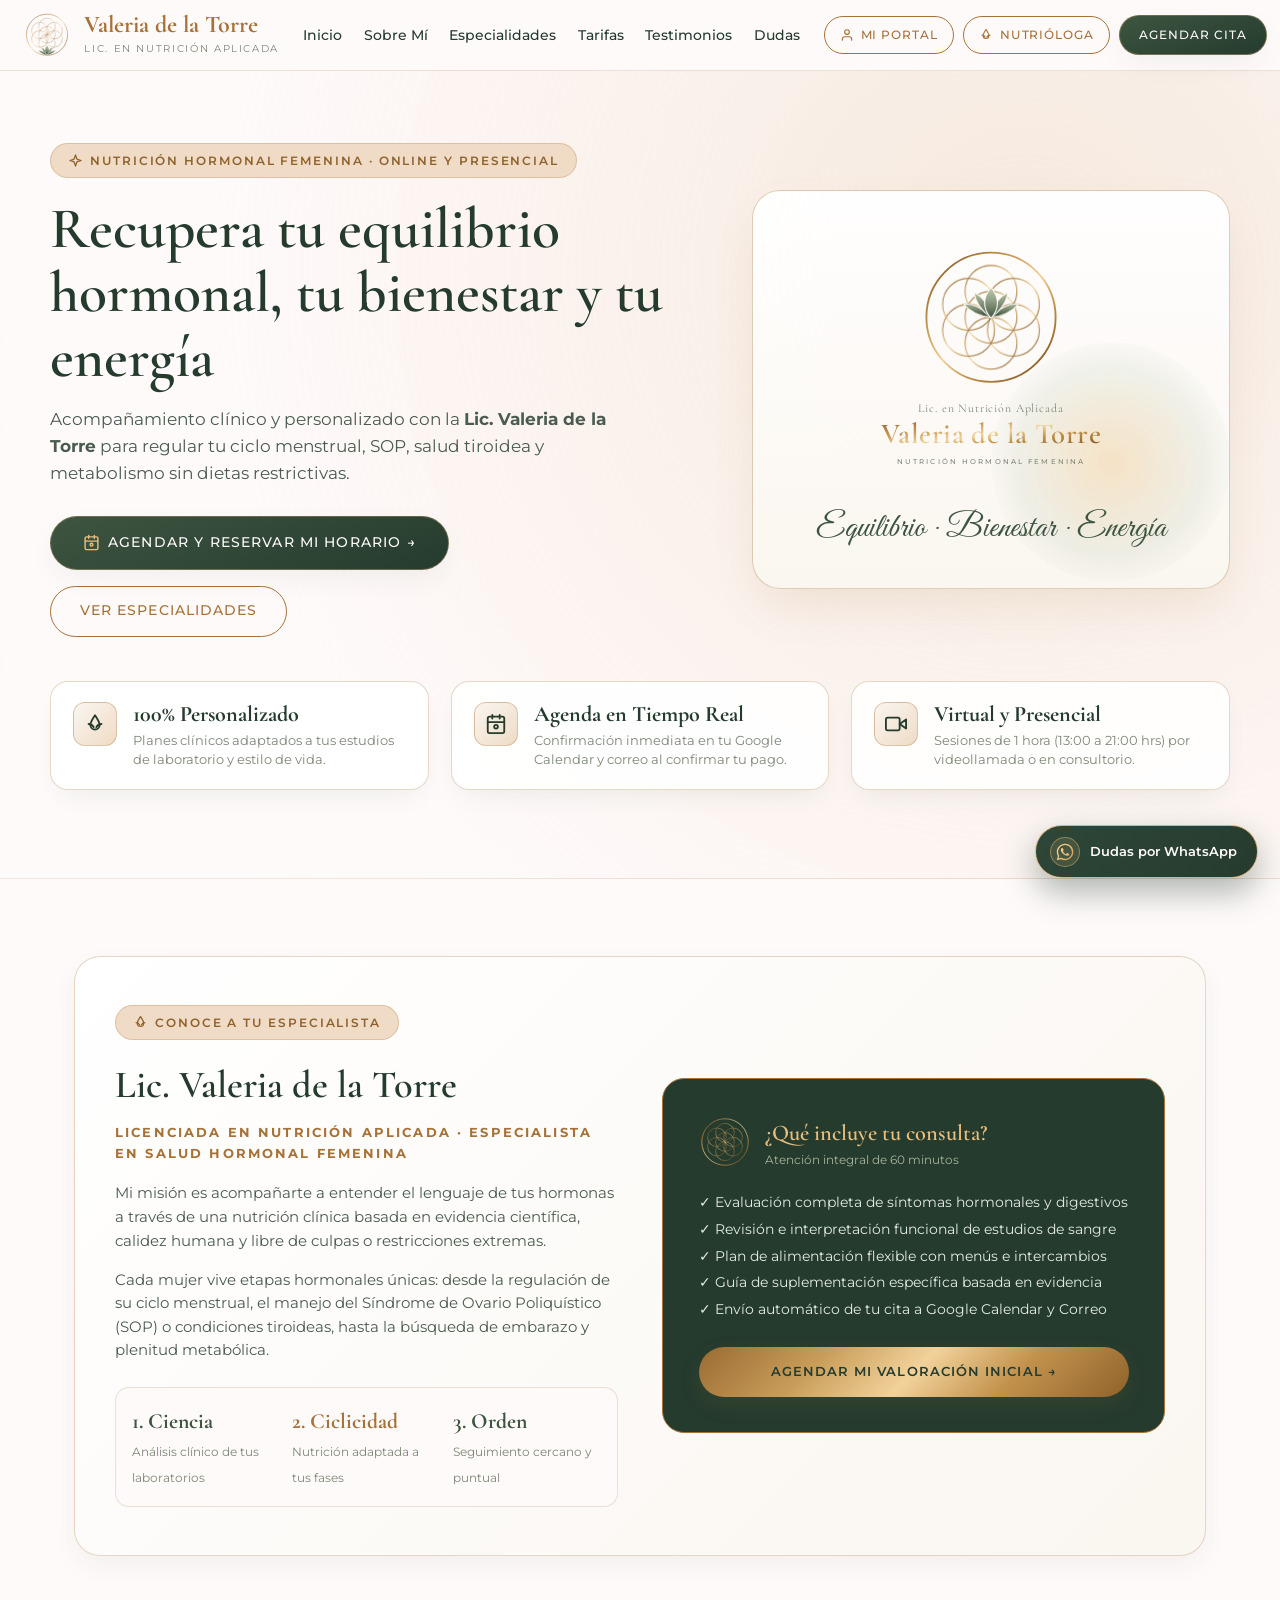
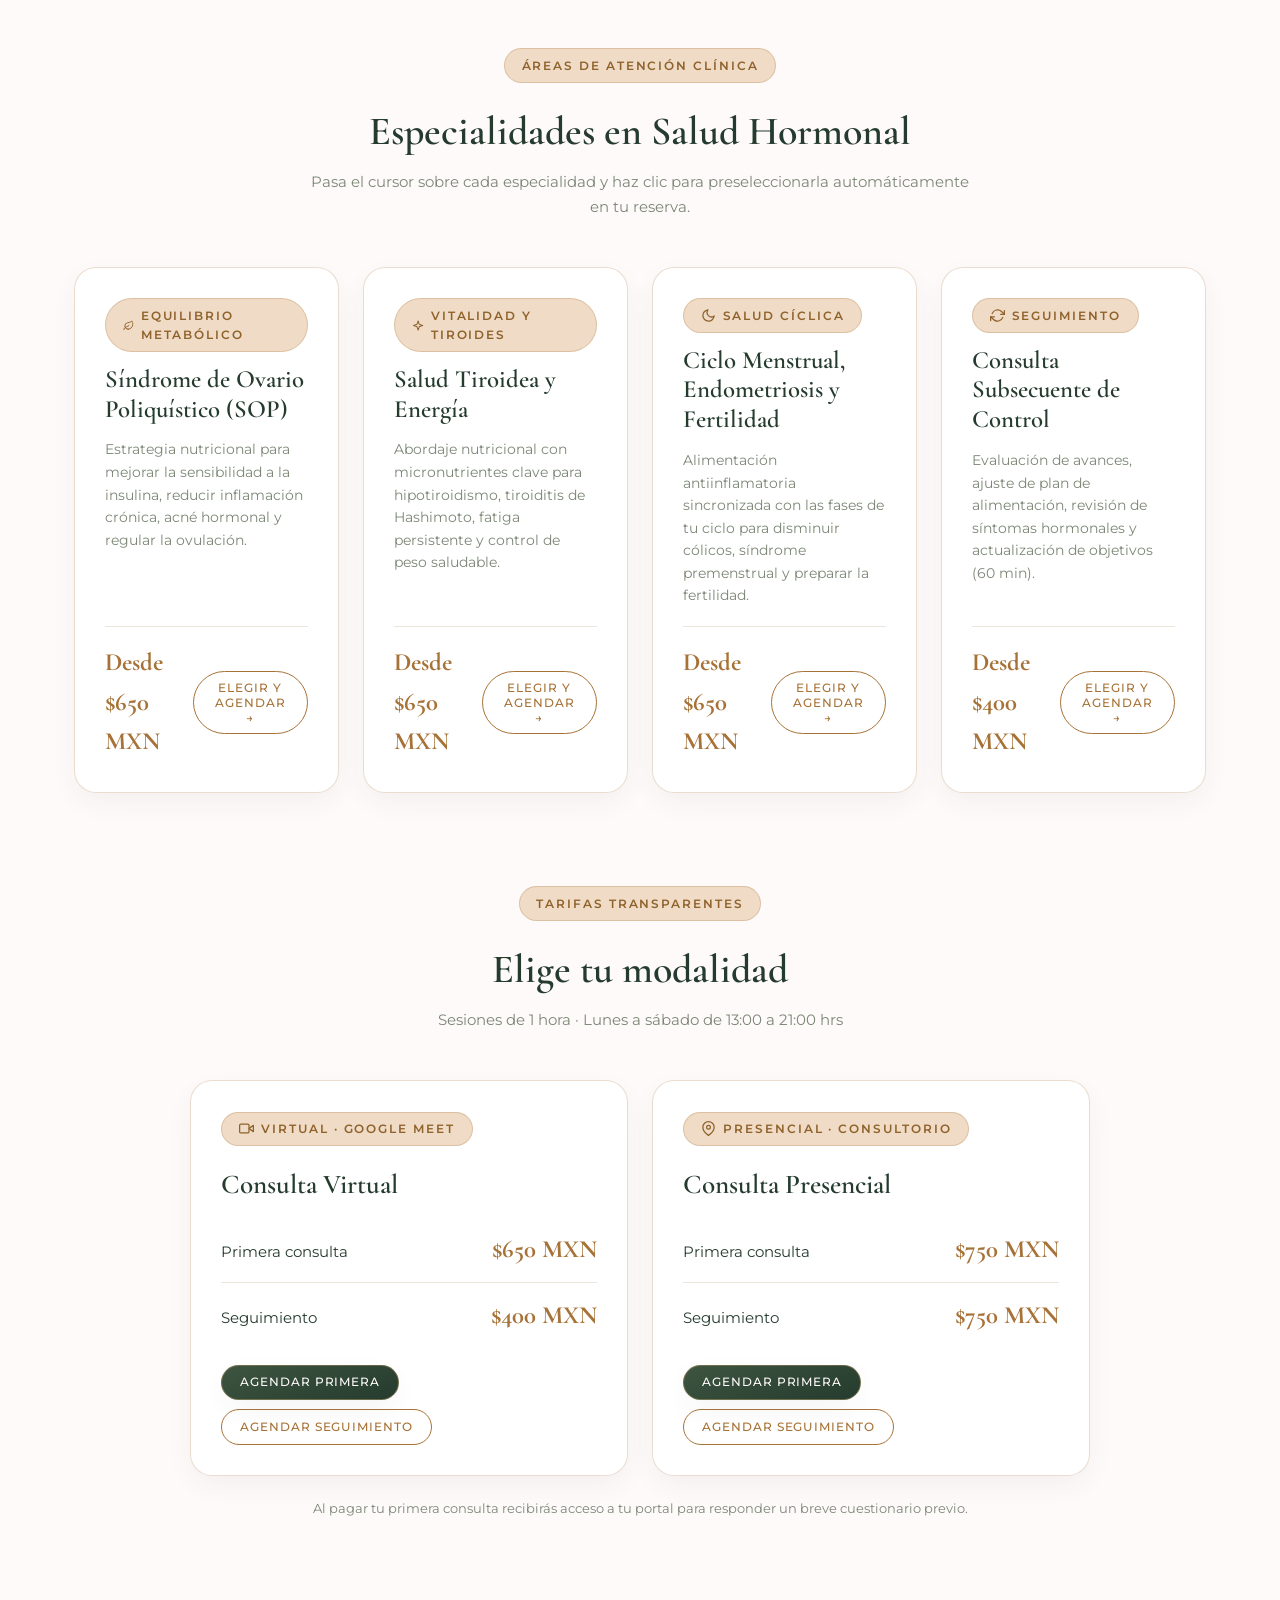
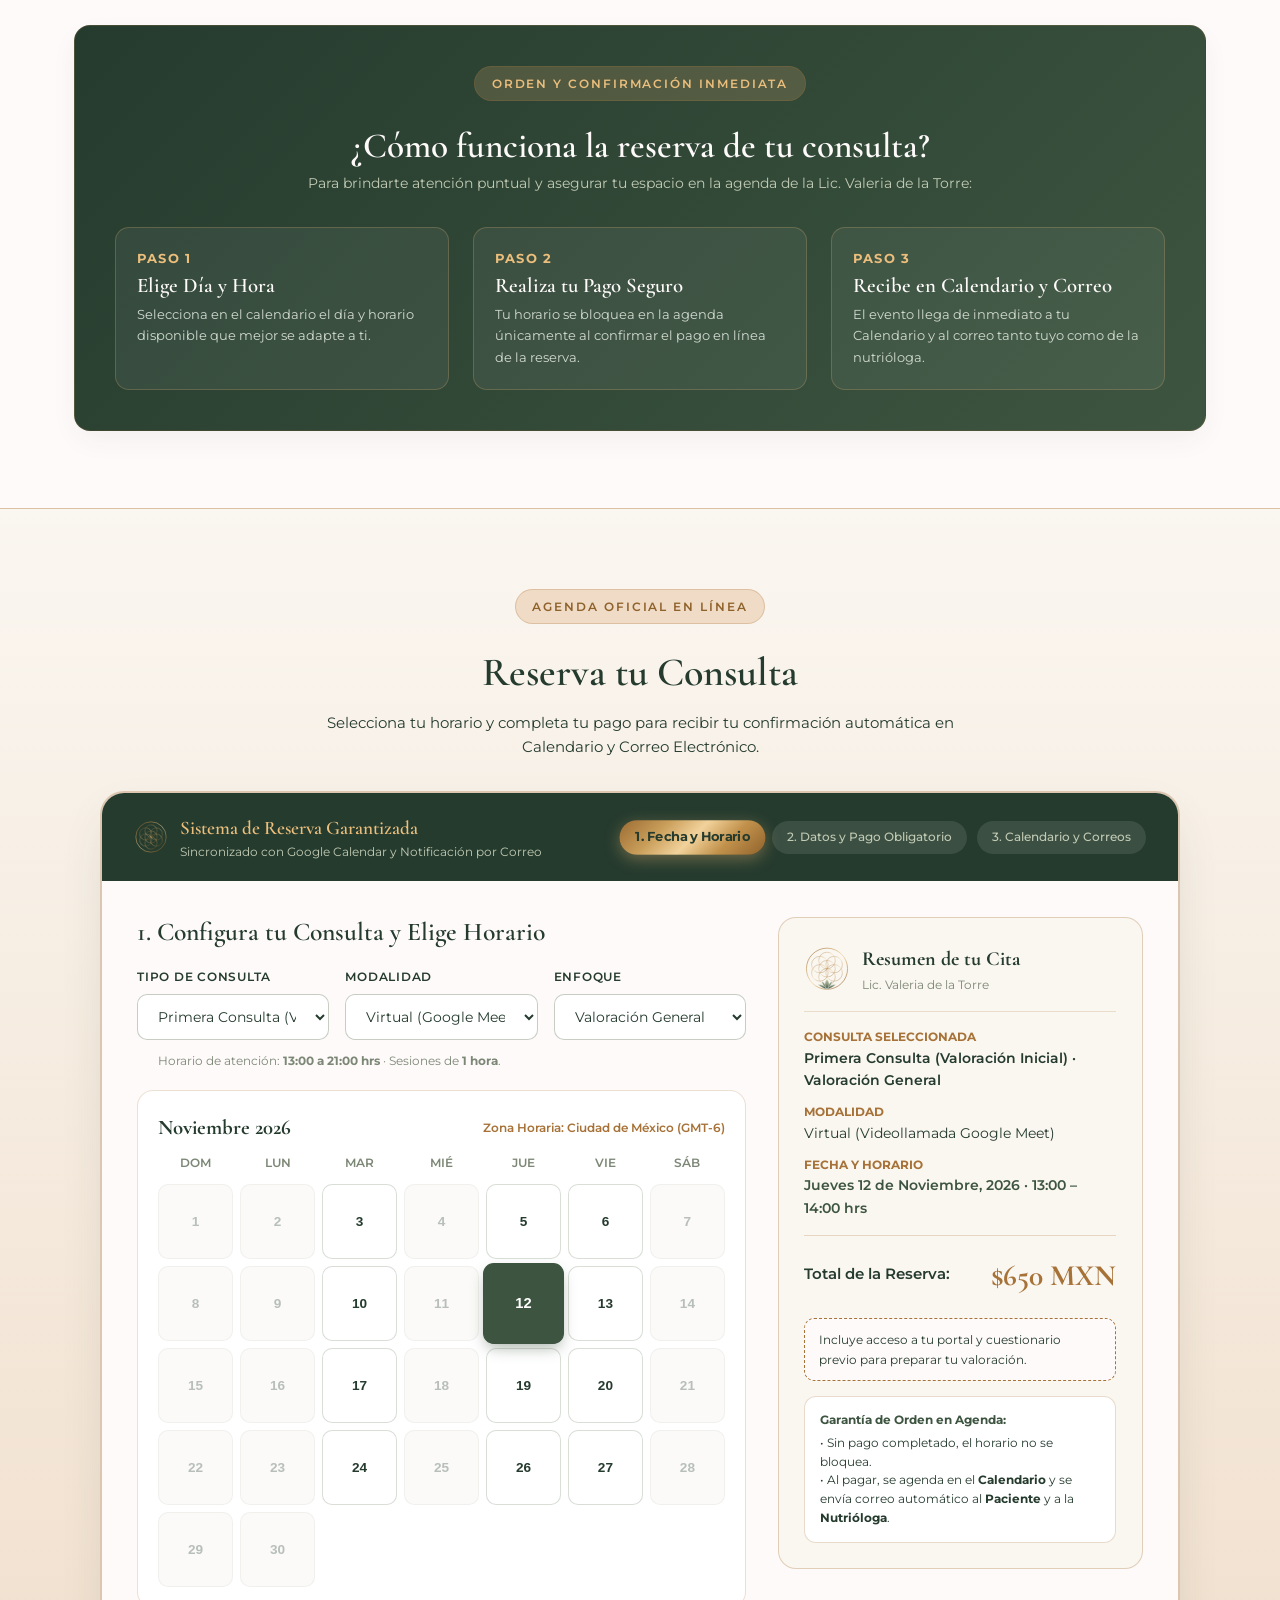
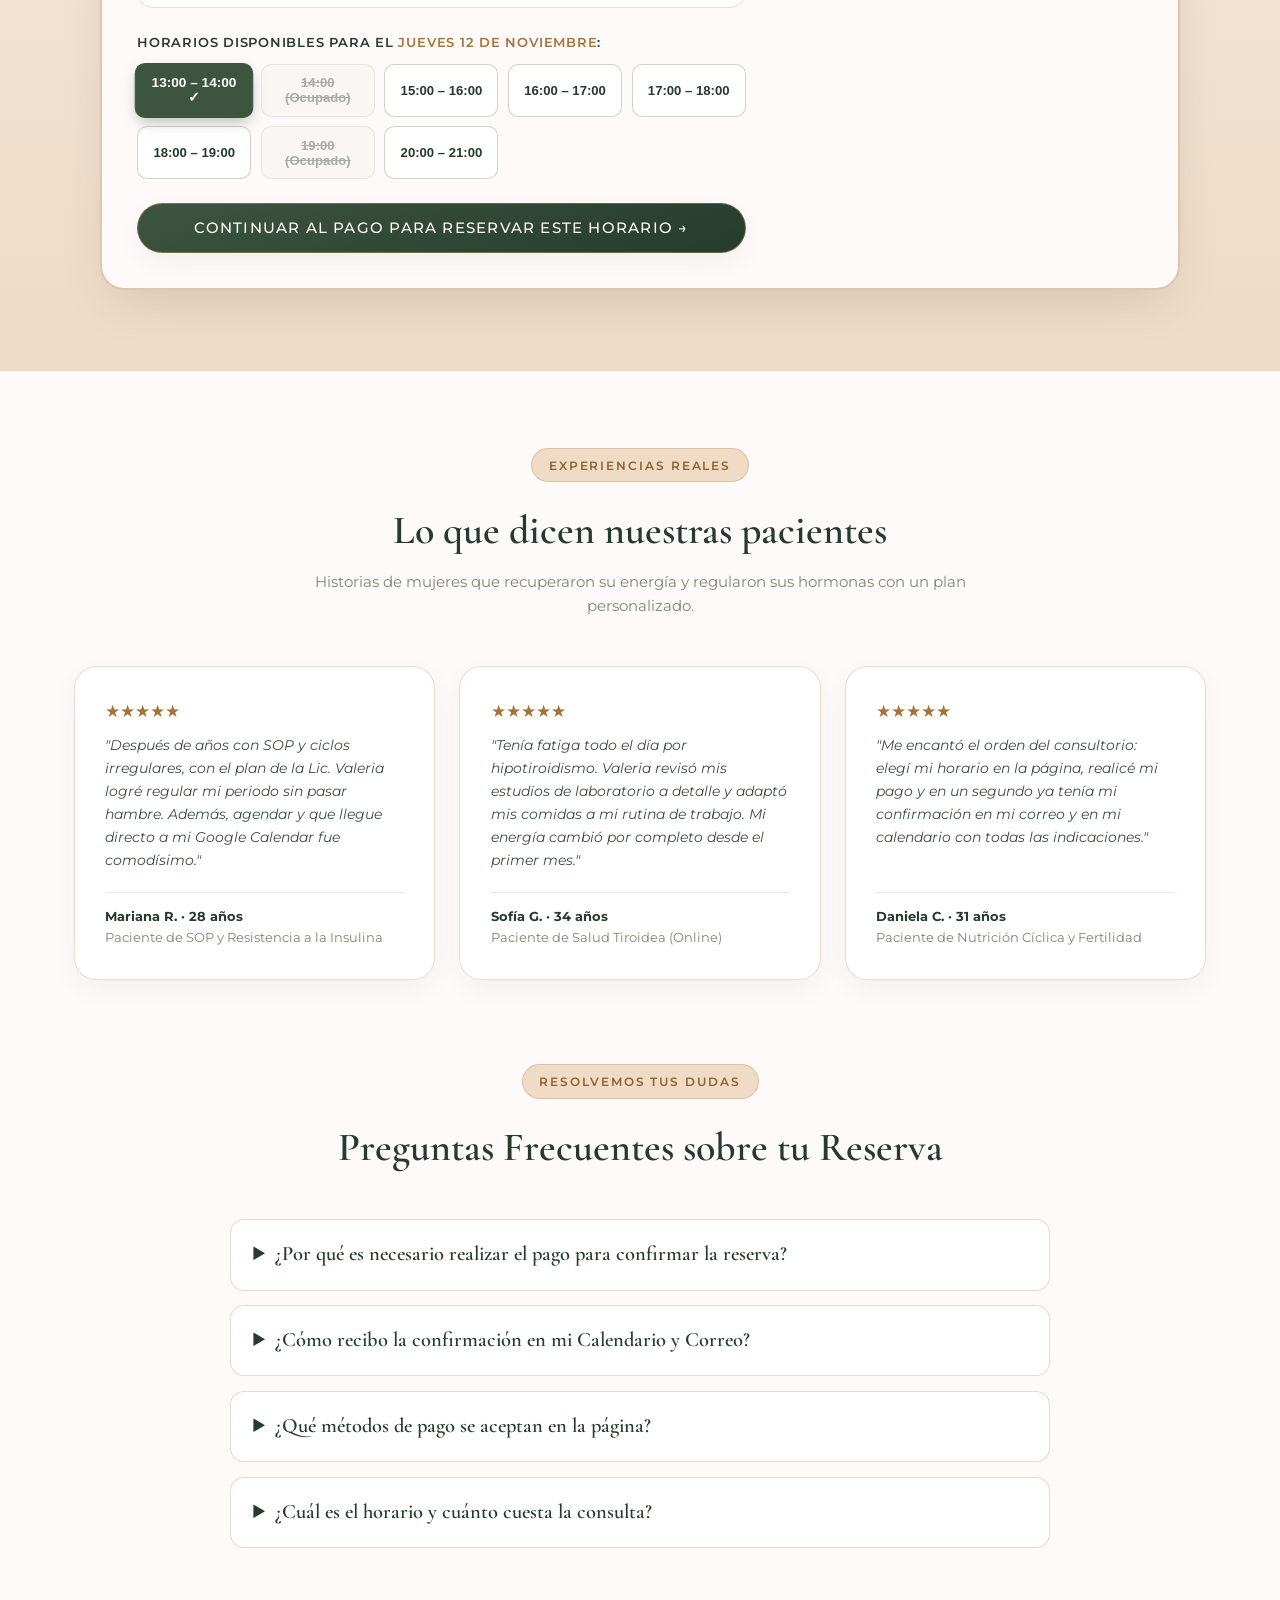
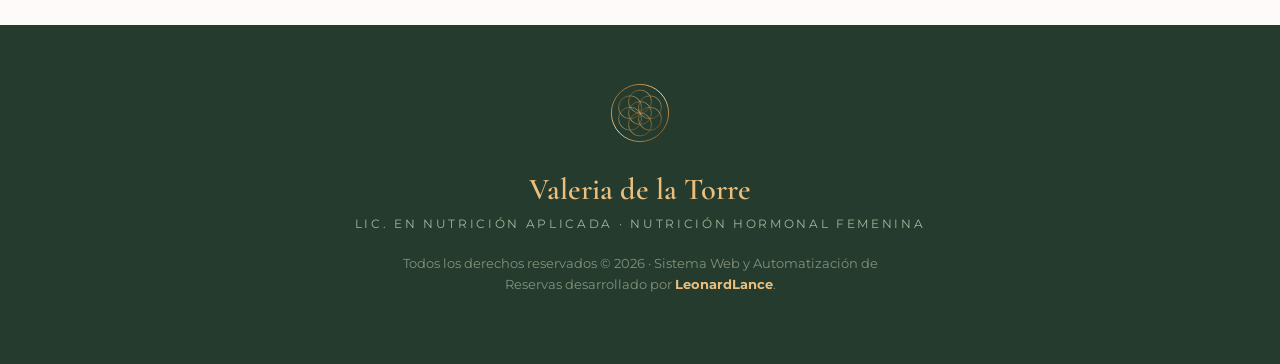
==== index.html @ c0e31b0e "feat: permitir a la nutriologa habilitar y deshabilitar dias del calendario web + actualizar WhatsAp" ====
<!DOCTYPE html>
<html lang="es">

<head>
  <meta charset="UTF-8" />
  <meta name="viewport" content="width=device-width, initial-scale=1.0" />
  <title>Lic. Valeria de la Torre | Nutrición Hormonal Femenina · Reservas en Línea</title>
  <link rel="icon" type="image/svg+xml" href="assets/logo/isotipo-simbolo-dorado.svg" />
  <link rel="stylesheet" href="css/theme.css" />
  <style>
    * {
      box-sizing: border-box;
      scroll-behavior: smooth;
    }

    body {
      overflow-x: hidden;
    }

    /* ==========================================================================
       ANIMACIONES ÚNICAS DE MARCA (GEOMETRÍA SAGRADA, LOTO Y POLVO DORADO)
       ========================================================================== */

    /* 1. Giro lento hipnótico de la Semilla de la Vida (7 círculos) */
    @keyframes sacredSpin {
      0% {
        transform: rotate(0deg) scale(1);
      }

      50% {
        transform: rotate(180deg) scale(1.03);
      }

      100% {
        transform: rotate(360deg) scale(1);
      }
    }

    /* 2. Trazo dorado que se dibuja al entrar */
    @keyframes drawGoldStroke {
      0% {
        stroke-dashoffset: 400;
        opacity: 0.2;
      }

      50% {
        opacity: 1;
      }

      100% {
        stroke-dashoffset: 0;
        opacity: 0.96;
      }
    }

    /* 3. Respiración orgánica de la Flor de Loto */
    @keyframes lotusBloom {

      0%,
      100% {
        transform: translate(0, 148px) scale(1);
      }

      50% {
        transform: translate(0, 146px) scale(1.045);
      }
    }

    /* 4. Halo de luz dorada pulsante detrás del símbolo */
    @keyframes goldenAura {

      0%,
      100% {
        transform: translate(-50%, -50%) scale(0.92);
        opacity: 0.35;
      }

      50% {
        transform: translate(-50%, -50%) scale(1.12);
        opacity: 0.7;
      }
    }

    /* 5. Brillo metálico recorriendo los botones */
    @keyframes buttonSheen {
      0% {
        left: -120%;
      }

      35%,
      100% {
        left: 140%;
      }
    }

    /* 6. Flotación suave de tarjetas e insignias */
    @keyframes floatGentle {

      0%,
      100% {
        transform: translateY(0px);
      }

      50% {
        transform: translateY(-8px);
      }
    }

    .sacred-seed-animated {
      transform-origin: 0px 0px;
      animation: sacredSpin 48s linear infinite;
    }

    .sacred-seed-animated circle {
      stroke-dasharray: 400;
      stroke-dashoffset: 0;
      animation: drawGoldStroke 3.2s cubic-bezier(0.22, 1, 0.36, 1) forwards;
    }

    .lotus-bloom-animated {
      animation: lotusBloom 5.5s ease-in-out infinite;
    }

    /* Sistema Scroll-Reveal Editorial */
    .reveal-up {
      opacity: 0;
      transform: translateY(34px);
      filter: blur(5px);
      transition: opacity 0.85s cubic-bezier(0.22, 1, 0.36, 1),
        transform 0.85s cubic-bezier(0.22, 1, 0.36, 1),
        filter 0.85s cubic-bezier(0.22, 1, 0.36, 1);
    }

    .reveal-up.is-visible {
      opacity: 1;
      transform: translateY(0);
      filter: blur(0);
    }

    .delay-1 {
      transition-delay: 0.12s;
    }

    .delay-2 {
      transition-delay: 0.24s;
    }

    .delay-3 {
      transition-delay: 0.36s;
    }

    /* Botones con destello de luz dorada */
    .btn-primary,
    .btn-gold {
      position: relative;
      overflow: hidden;
    }

    .btn-primary::after,
    .btn-gold::after {
      content: '';
      position: absolute;
      top: -50%;
      left: -120%;
      width: 55%;
      height: 200%;
      background: linear-gradient(90deg, transparent, rgba(255, 255, 255, 0.38), transparent);
      transform: rotate(25deg);
      animation: buttonSheen 5.5s ease-in-out infinite;
      pointer-events: none;
    }

    /* ---------------- NAVBAR ---------------- */
    .navbar {
      position: sticky;
      top: 0;
      z-index: 100;
      background: rgba(254, 250, 250, 0.9);
      backdrop-filter: blur(14px);
      border-bottom: 1px solid rgba(167, 114, 55, 0.2);
      padding: 0.75rem 1.5rem;
      transition: box-shadow 0.3s ease, background 0.3s ease;
    }

    .navbar.scrolled {
      box-shadow: 0 10px 30px -10px rgba(37, 59, 46, 0.12);
      background: rgba(254, 250, 250, 0.97);
    }

    .nav-container {
      max-width: 1280px;
      margin: 0 auto;
      display: flex;
      align-items: center;
      justify-content: space-between;
      gap: 1.5rem;
    }

    .nav-brand {
      display: flex;
      align-items: center;
      gap: 0.9rem;
      text-decoration: none;
      flex-shrink: 0;
    }

    .nav-brand img {
      width: 46px;
      height: 46px;
      flex-shrink: 0;
      transition: transform 0.5s cubic-bezier(0.22, 1, 0.36, 1);
    }

    .nav-brand:hover img {
      transform: rotate(15deg) scale(1.08);
    }

    .nav-brand-title {
      font-family: var(--font-heading);
      font-size: 1.5rem;
      font-weight: 700;
      color: var(--color-gold);
      line-height: 1.1;
      white-space: nowrap;
      display: block;
    }

    .nav-brand-sub {
      font-size: 0.64rem;
      letter-spacing: 0.16em;
      text-transform: uppercase;
      color: var(--color-sage-dark);
      display: block;
      white-space: nowrap;
      margin-top: 0.18rem;
    }

    .nav-links {
      display: flex;
      align-items: center;
      gap: 1.35rem;
      list-style: none;
      margin: 0;
      padding: 0;
      flex-wrap: nowrap;
    }

    .nav-links a {
      text-decoration: none;
      color: var(--color-forest);
      font-size: 0.85rem;
      font-weight: 500;
      position: relative;
      padding-bottom: 4px;
      transition: color 0.2s;
      white-space: nowrap;
    }

    .nav-actions {
      display: flex;
      align-items: center;
      gap: 0.55rem;
      flex-shrink: 0;
    }

    .nav-actions a {
      white-space: nowrap;
    }

    .nav-links a::after {
      content: '';
      position: absolute;
      bottom: 0;
      left: 50%;
      width: 0%;
      height: 1.5px;
      background: var(--gradient-gold);
      transition: all 0.3s ease;
      transform: translateX(-50%);
    }

    .nav-links a:hover {
      color: var(--color-gold);
    }

    .nav-links a:hover::after {
      width: 100%;
    }

    @media (max-width: 860px) {
      .nav-links {
        display: none;
      }
    }

    /* ---------------- HERO SECTION CON CANVAS DE POLVO DORADO ---------------- */
    .hero {
      position: relative;
      padding: 4.5rem 1.5rem 5.5rem;
      background: radial-gradient(circle at 80% 25%, rgba(239, 219, 198, 0.55) 0%, rgba(254, 250, 250, 1) 68%);
      border-bottom: 1px solid rgba(167, 114, 55, 0.15);
      overflow: hidden;
    }

    #gold-dust-canvas {
      position: absolute;
      inset: 0;
      width: 100%;
      height: 100%;
      pointer-events: none;
      z-index: 1;
    }

    .hero-grid {
      position: relative;
      z-index: 2;
      max-width: 1180px;
      margin: 0 auto;
      display: grid;
      grid-template-columns: 1.15fr 0.85fr;
      gap: 3.5rem;
      align-items: center;
    }

    @media (max-width: 900px) {
      .hero-grid {
        grid-template-columns: 1fr;
        text-align: center;
      }
    }

    .pill-tag {
      display: inline-flex;
      align-items: center;
      gap: 0.4rem;
      font-size: 0.75rem;
      font-weight: 600;
      letter-spacing: 0.16em;
      text-transform: uppercase;
      color: var(--color-gold-dark);
      background: var(--color-sand);
      padding: 0.42rem 1.05rem;
      border-radius: 999px;
      margin-bottom: 1.2rem;
      border: 1px solid rgba(167, 114, 55, 0.25);
    }

    .hero h1 {
      font-size: clamp(2.5rem, 4.5vw, 3.85rem);
      margin: 0 0 1rem 0;
      line-height: 1.12;
    }

    .hero-lead {
      font-size: 1.05rem;
      color: #4A5B4F;
      margin: 0 0 1.8rem 0;
      max-width: 580px;
    }

    @media (max-width: 900px) {
      .hero-lead {
        margin-left: auto;
        margin-right: auto;
      }
    }

    .hero-actions {
      display: flex;
      flex-wrap: wrap;
      gap: 1rem;
      align-items: center;
    }

    @media (max-width: 900px) {
      .hero-actions {
        justify-content: center;
      }
    }

    .hero-card-visual {
      background: linear-gradient(180deg, rgba(255, 255, 255, 0.95) 0%, rgba(250, 246, 240, 0.95) 100%);
      border: 1.5px solid rgba(167, 114, 55, 0.35);
      border-radius: 28px;
      padding: 2.3rem 2rem 2rem;
      text-align: center;
      box-shadow: 0 22px 50px -12px rgba(167, 114, 55, 0.16);
      position: relative;
      animation: floatGentle 6.5s ease-in-out infinite;
    }

    .hero-aura {
      position: absolute;
      top: 38%;
      left: 50%;
      width: 240px;
      height: 240px;
      background: radial-gradient(circle, rgba(235, 190, 124, 0.38) 0%, rgba(166, 180, 155, 0.15) 55%, transparent 75%);
      border-radius: 50%;
      pointer-events: none;
      animation: goldenAura 5s ease-in-out infinite;
    }

    .trust-badges {
      position: relative;
      z-index: 2;
      max-width: 1180px;
      margin: 2.8rem auto 0;
      display: grid;
      grid-template-columns: repeat(3, 1fr);
      gap: 1.35rem;
    }

    @media (max-width: 860px) {
      .trust-badges {
        grid-template-columns: 1fr;
      }
    }

    .trust-item {
      background: rgba(255, 255, 255, 0.88);
      backdrop-filter: blur(10px);
      border: 1px solid rgba(167, 114, 55, 0.28);
      border-radius: 18px;
      padding: 1.25rem 1.4rem;
      display: flex;
      align-items: flex-start;
      gap: 1rem;
      box-shadow: 0 12px 28px -12px rgba(37, 59, 46, 0.1);
      transition: transform 0.25s ease, border-color 0.25s ease, box-shadow 0.25s ease;
      text-align: left;
    }

    .trust-item:hover {
      transform: translateY(-4px);
      border-color: var(--color-gold);
      box-shadow: 0 16px 32px -10px rgba(167, 114, 55, 0.2);
    }

    .trust-icon {
      width: 44px;
      height: 44px;
      border-radius: 12px;
      background: linear-gradient(135deg, #FAF6F0 0%, #EFDBC6 100%);
      border: 1px solid rgba(167, 114, 55, 0.35);
      display: inline-flex;
      align-items: center;
      justify-content: center;
      color: var(--color-bronze);
      flex-shrink: 0;
    }

    .trust-item strong {
      display: block;
      font-family: var(--font-heading);
      font-size: 1.38rem;
      color: var(--color-forest);
      line-height: 1.15;
      margin-bottom: 0.22rem;
    }

    .trust-item span {
      font-size: 0.82rem;
      color: var(--color-sage-dark);
      line-height: 1.45;
      display: block;
    }

    /* ---------------- ESPECIALIDADES CON EFECTO 3D MAGNÉTICO & LUZ DORADA ---------------- */
    .section-wrap {
      max-width: 1180px;
      margin: 0 auto;
      padding: 4.8rem 1.5rem;
    }

    .section-header {
      text-align: center;
      max-width: 680px;
      margin: 0 auto 3rem;
    }

    .section-header h2 {
      font-size: 2.5rem;
      margin: 0.3rem 0 0.7rem;
    }

    .spec-grid {
      display: grid;
      grid-template-columns: repeat(auto-fit, minmax(265px, 1fr));
      gap: 1.5rem;
    }

    .spec-card {
      position: relative;
      background: #FFFFFF;
      border: 1px solid rgba(167, 114, 55, 0.24);
      border-radius: 22px;
      padding: 1.9rem;
      display: flex;
      flex-direction: column;
      justify-content: space-between;
      box-shadow: var(--shadow-soft);
      overflow: hidden;
      transition: transform 0.25s cubic-bezier(0.22, 1, 0.36, 1), border-color 0.3s ease, box-shadow 0.3s ease;
      transform-style: preserve-3d;
    }

    /* Spotlight radial que sigue al cursor sobre cada tarjeta */
    .spec-card::before {
      content: '';
      position: absolute;
      inset: 0;
      background: radial-gradient(360px circle at var(--mouse-x, 50%) var(--mouse-y, 50%), rgba(222, 176, 116, 0.22), transparent 60%);
      opacity: 0;
      transition: opacity 0.3s ease;
      pointer-events: none;
    }

    .spec-card:hover::before {
      opacity: 1;
    }

    .spec-card:hover {
      border-color: var(--color-gold);
      box-shadow: 0 20px 40px -12px rgba(167, 114, 55, 0.22);
    }

    .spec-price {
      font-family: var(--font-heading);
      font-size: 1.55rem;
      font-weight: 700;
      color: var(--color-gold);
    }

    /* ---------------- MOTOR DE RESERVAS Y PAGOS ---------------- */
    .booking-section {
      background: linear-gradient(180deg, #FAF6F0 0%, #EFDBC6 100%);
      padding: 5rem 1.5rem;
      border-top: 1px solid rgba(167, 114, 55, 0.25);
      border-bottom: 1px solid rgba(167, 114, 55, 0.25);
    }

    .booking-shell {
      max-width: 1080px;
      margin: 0 auto;
      background: #FEFAFA;
      border: 2px solid rgba(167, 114, 55, 0.38);
      border-radius: 24px;
      box-shadow: 0 20px 50px -12px rgba(37, 59, 46, 0.15);
      overflow: hidden;
      position: relative;
    }

    .booking-topbar {
      background: var(--color-forest);
      color: #FEFAFA;
      padding: 1.2rem 2rem;
      display: flex;
      flex-wrap: wrap;
      align-items: center;
      justify-content: space-between;
      gap: 1rem;
    }

    .step-pills {
      display: flex;
      gap: 0.6rem;
      flex-wrap: wrap;
    }

    .step-pill {
      font-size: 0.78rem;
      padding: 0.4rem 0.95rem;
      border-radius: 999px;
      background: rgba(255, 255, 255, 0.1);
      color: #C2CBB4;
      font-weight: 500;
      transition: all 0.35s cubic-bezier(0.22, 1, 0.36, 1);
    }

    .step-pill.active {
      background: var(--gradient-gold);
      color: var(--color-forest);
      font-weight: 700;
      transform: scale(1.05);
      box-shadow: 0 4px 15px rgba(222, 176, 116, 0.4);
    }

    .booking-body {
      padding: 2.2rem;
    }

    .booking-grid {
      display: grid;
      grid-template-columns: 1.25fr 0.75fr;
      gap: 2rem;
    }

    @media (max-width: 860px) {
      .booking-grid {
        grid-template-columns: 1fr;
      }
    }

    /* Animación de entrada de paneles de reserva */
    .panel-animate {
      animation: panelFadeSlide 0.45s cubic-bezier(0.22, 1, 0.36, 1) forwards;
    }

    @keyframes panelFadeSlide {
      0% {
        opacity: 0;
        transform: translateX(18px);
      }

      100% {
        opacity: 1;
        transform: translateX(0);
      }
    }

    /* Selector de Días del Calendario */
    .cal-grid {
      display: grid;
      grid-template-columns: repeat(7, 1fr);
      gap: 0.45rem;
      margin-top: 0.6rem;
    }

    .cal-day-hdr {
      text-align: center;
      font-size: 0.72rem;
      font-weight: 600;
      color: var(--color-sage-dark);
      padding-bottom: 0.3rem;
    }

    .cal-day {
      aspect-ratio: 1;
      border-radius: 10px;
      border: 1px solid rgba(131, 145, 123, 0.3);
      background: #FFFFFF;
      color: var(--color-forest);
      font-weight: 600;
      font-size: 0.85rem;
      cursor: pointer;
      display: flex;
      align-items: center;
      justify-content: center;
      transition: all 0.2s cubic-bezier(0.22, 1, 0.36, 1);
    }

    .cal-day:hover:not(.disabled) {
      border-color: var(--color-gold);
      background: #FAF6F0;
      transform: translateY(-2px);
    }

    .cal-day.selected {
      background: var(--color-pine);
      color: #FFFFFF;
      border-color: var(--color-pine);
      transform: scale(1.08);
      box-shadow: 0 6px 14px -3px rgba(61, 85, 64, 0.45);
    }

    .cal-day.disabled {
      opacity: 0.32;
      cursor: not-allowed;
      background: #F3F0EC;
    }

    .time-slots-grid {
      display: grid;
      grid-template-columns: repeat(auto-fill, minmax(110px, 1fr));
      gap: 0.6rem;
      margin-top: 0.6rem;
    }

    .time-slot {
      padding: 0.65rem 0.5rem;
      border-radius: 10px;
      border: 1px solid rgba(131, 145, 123, 0.4);
      background: #FFFFFF;
      color: var(--color-forest);
      font-size: 0.82rem;
      font-weight: 600;
      cursor: pointer;
      text-align: center;
      transition: all 0.2s cubic-bezier(0.22, 1, 0.36, 1);
    }

    .time-slot:hover:not(.taken) {
      border-color: var(--color-gold);
      transform: translateY(-2px);
    }

    .time-slot.selected {
      background: var(--color-pine);
      color: #FFFFFF;
      border-color: var(--color-pine);
      transform: scale(1.04);
      box-shadow: 0 6px 14px -3px rgba(61, 85, 64, 0.38);
    }

    .time-slot.taken {
      opacity: 0.4;
      text-decoration: line-through;
      cursor: not-allowed;
      background: #F2EFE9;
    }

    .form-input {
      width: 100%;
      padding: 0.75rem 1rem;
      border-radius: 10px;
      border: 1px solid rgba(131, 145, 123, 0.45);
      background: #FFFFFF;
      font-family: var(--font-body);
      font-size: 0.9rem;
      color: var(--color-forest);
      margin-top: 0.3rem;
      transition: border-color 0.2s, box-shadow 0.2s;
    }

    .form-input:focus {
      outline: none;
      border-color: var(--color-gold);
      box-shadow: 0 0 0 3px rgba(167, 114, 55, 0.15);
    }

    .summary-panel {
      background: #FAF6F0;
      border: 1.5px solid rgba(167, 114, 55, 0.3);
      border-radius: 18px;
      padding: 1.6rem;
      height: fit-content;
      transition: transform 0.3s ease;
    }

    .email-preview-card {
      background: #FFFFFF;
      border: 1px solid rgba(167, 114, 55, 0.3);
      border-top: 4px solid var(--color-pine);
      border-radius: 14px;
      padding: 1.2rem;
      font-size: 0.83rem;
      box-shadow: var(--shadow-soft);
    }

    /* ---------------- FOOTER ---------------- */
    footer {
      background: var(--color-forest);
      color: var(--color-ivory);
      padding: 3.5rem 1.5rem 2.5rem;
      text-align: center;
    }
  </style>
</head>

<body>

  <!-- ================= 1. BARRA DE NAVEGACIÓN ================= -->
  <nav id="main-navbar" class="navbar">
    <div class="nav-container">
      <a href="#" class="nav-brand">
        <img src="assets/logo/isotipo-loto.svg" alt="Isotipo Valeria de la Torre" />
        <div>
          <span class="nav-brand-title">Valeria de la Torre</span>
          <span class="nav-brand-sub">Lic. en Nutrición Aplicada</span>
        </div>
      </a>

      <ul class="nav-links">
        <li><a href="#inicio">Inicio</a></li>
        <li><a href="#sobre-mi">Sobre Mí</a></li>
        <li id="nav-item-especialidades"><a href="#especialidades">Especialidades</a></li>
        <li><a href="#tarifas">Tarifas</a></li>
        <li><a href="#testimonios">Testimonios</a></li>
        <li><a href="#faq">Dudas</a></li>
      </ul>

      <div class="nav-actions">
        <a href="paciente.html" class="btn-outline"
          style="padding: 0.52rem 0.95rem; font-size: 0.74rem; display:inline-flex; align-items:center; gap:0.4rem;">
          <svg width="14" height="14" viewBox="0 0 24 24" fill="none" stroke="currentColor" stroke-width="2"
            stroke-linecap="round" stroke-linejoin="round">
            <path d="M20 21v-2a4 4 0 0 0-4-4H8a4 4 0 0 0-4 4v2" />
            <circle cx="12" cy="7" r="4" />
          </svg>
          <span>Mi Portal</span>
        </a>
        <a href="nutriologa-panel.html" class="btn-outline"
          style="padding: 0.52rem 0.95rem; font-size: 0.74rem; display:inline-flex; align-items:center; gap:0.4rem;">
          <svg width="14" height="14" viewBox="0 0 24 24" fill="none" stroke="currentColor" stroke-width="2"
            stroke-linecap="round" stroke-linejoin="round">
            <path d="M12 2.5C9.5 6.5 7 9.5 7 13a5 5 0 0 0 10 0c0-3.5-2.5-6.5-5-10.5z" />
            <path d="M5 12c2.5 0 4.5 1.5 5.5 3.5" />
            <path d="M19 12c-2.5 0-4.5 1.5-5.5 3.5" />
          </svg>
          <span>Nutrióloga</span>
        </a>
        <a href="#reservar" class="btn-primary" style="padding: 0.58rem 1.2rem; font-size: 0.76rem;">
          Agendar Cita
        </a>
      </div>
    </div>
  </nav>

  <!-- ================= 2. HERO CON PARTÍCULAS DE POLVO DORADO Y GEOMETRÍA VIVA ================= -->
  <section id="inicio" class="hero">
    <!-- Canvas interactivo de polvo de oro flotante -->
    <canvas id="gold-dust-canvas"></canvas>

    <div class="hero-grid">
      <div class="reveal-up is-visible">
        <span class="pill-tag" style="display:inline-flex; align-items:center; gap:0.45rem;">
          <svg width="15" height="15" viewBox="0 0 24 24" fill="none" stroke="currentColor" stroke-width="2"
            stroke-linecap="round" stroke-linejoin="round">
            <path
              d="M12 3l1.9 5.8a2 2 0 0 0 1.3 1.3L21 12l-5.8 1.9a2 2 0 0 0-1.3 1.3L12 21l-1.9-5.8a2 2 0 0 0-1.3-1.3L3 12l5.8-1.9a2 2 0 0 0 1.3-1.3L12 3z" />
          </svg>
          <span>Nutrición Hormonal Femenina · Online y Presencial</span>
        </span>
        <h1>Recupera tu equilibrio hormonal, tu bienestar y tu energía</h1>
        <p class="hero-lead">
          Acompañamiento clínico y personalizado con la <strong>Lic. Valeria de la Torre</strong> para regular tu ciclo
          menstrual, SOP, salud tiroidea y metabolismo sin dietas restrictivas.
        </p>

        <div class="hero-actions">
          <a href="#reservar" class="btn-primary">
            <svg width="17" height="17" viewBox="0 0 24 24" fill="none" stroke="#EBBE7C" stroke-width="2"
              stroke-linecap="round" stroke-linejoin="round">
              <rect x="3" y="4" width="18" height="18" rx="2" ry="2" />
              <line x1="16" y1="2" x2="16" y2="6" />
              <line x1="8" y1="2" x2="8" y2="6" />
              <line x1="3" y1="10" x2="21" y2="10" />
              <circle cx="12" cy="15" r="2" />
            </svg>
            <span>Agendar y Reservar mi Horario →</span>
          </a>
          <a href="#especialidades" id="hero-btn-especialidades" class="btn-outline">
            Ver Especialidades
          </a>
        </div>
      </div>

      <!-- Tarjeta Hero con el SVG Animado en Vivo (Semilla de la Vida giratoria + Loto respirando) -->
      <div class="hero-card-visual reveal-up delay-1 is-visible">
        <div class="hero-aura"></div>

        <svg xmlns="http://www.w3.org/2000/svg" viewBox="0 0 800 620"
          style="width: 100%; max-width: 340px; height: auto; position: relative; z-index: 2;">
          <defs>
            <linearGradient id="heroGoldRing" x1="15%" y1="10%" x2="85%" y2="90%">
              <stop offset="0%" stop-color="#9A6B32" />
              <stop offset="28%" stop-color="#C99E5A" />
              <stop offset="50%" stop-color="#F2D29B" />
              <stop offset="72%" stop-color="#C2924C" />
              <stop offset="100%" stop-color="#8F622B" />
            </linearGradient>
            <linearGradient id="heroLotusCenter" x1="50%" y1="0%" x2="50%" y2="100%">
              <stop offset="0%" stop-color="#C2CBB4" />
              <stop offset="45%" stop-color="#8D9C82" />
              <stop offset="100%" stop-color="#3D5540" />
            </linearGradient>
            <linearGradient id="heroLotusMid" x1="50%" y1="0%" x2="50%" y2="100%">
              <stop offset="0%" stop-color="#B4C0A6" />
              <stop offset="50%" stop-color="#7E8F74" />
              <stop offset="100%" stop-color="#354B39" />
            </linearGradient>
            <linearGradient id="heroLotusOuter" x1="50%" y1="0%" x2="50%" y2="100%">
              <stop offset="0%" stop-color="#A3B196" />
              <stop offset="50%" stop-color="#6E8066" />
              <stop offset="100%" stop-color="#253B2E" />
            </linearGradient>
          </defs>

          <g transform="translate(400, 210)">
            <!-- Aro Exterior Dorado -->
            <circle cx="0" cy="0" r="152" fill="none" stroke="url(#heroGoldRing)" stroke-width="4.5" />

            <!-- Semilla de la Vida con Giro Hipnótico y Trazo Animado -->
            <g class="sacred-seed-animated" fill="none" stroke="url(#heroGoldRing)" stroke-width="2.5">
              <circle cx="0" cy="0" r="61" />
              <circle cx="0" cy="-61" r="61" />
              <circle cx="0" cy="61" r="61" />
              <circle cx="52.83" cy="-30.5" r="61" />
              <circle cx="52.83" cy="30.5" r="61" />
              <circle cx="-52.83" cy="30.5" r="61" />
              <circle cx="-52.83" cy="-30.5" r="61" />
            </g>

            <!-- Flor de Loto con Animación de Florecimiento/Respiración -->
            <g class="lotus-bloom-animated" stroke="#FAF6F0" stroke-width="2.6" stroke-linejoin="round">
              <path d="M 0,0 C -22,-2 -48,-12 -64,-30 C -46,-34 -22,-24 0,0 Z" fill="url(#heroLotusOuter)" />
              <path d="M 0,0 C 22,-2 48,-12 64,-30 C 46,-34 22,-24 0,0 Z" fill="url(#heroLotusOuter)" />
              <path d="M 0,0 C -20,-12 -36,-34 -40,-58 C -20,-50 -6,-28 0,0 Z" fill="url(#heroLotusMid)" />
              <path d="M 0,0 C 20,-12 36,-34 40,-58 C 20,-50 6,-28 0,0 Z" fill="url(#heroLotusMid)" />
              <path d="M 0,2 C -19,-18 -21,-46 0,-70 C 21,-46 19,-18 0,2 Z" fill="url(#heroLotusCenter)" />
            </g>
          </g>

          <g text-anchor="middle">
            <text x="400" y="432" font-family="'Cormorant Garamond', Georgia, serif" font-size="28" fill="#7C8776"
              letter-spacing="2">Lic. en Nutrición Aplicada</text>
            <text x="400" y="505" font-family="'Cormorant Garamond', Georgia, serif" font-size="68" font-weight="600"
              fill="url(#heroGoldRing)" letter-spacing="1">Valeria de la Torre</text>
            <text x="400" y="555" font-family="'Montserrat', sans-serif" font-size="17" font-weight="500" fill="#7C8776"
              letter-spacing="5">NUTRICIÓN HORMONAL FEMENINA</text>
          </g>
        </svg>

        <p class="font-script-brand"
          style="font-size: 2.1rem; margin: 0.2rem 0 0; color: var(--color-pine); position: relative; z-index: 2;">
          Equilibrio · Bienestar · Energía
        </p>
      </div>
    </div>

    <!-- Franja de 3 Tarjetas de Confianza a todo lo ancho (debajo de ambas columnas) -->
    <div class="trust-badges reveal-up delay-2 is-visible">
      <div class="trust-item">
        <div class="trust-icon">
          <svg width="22" height="22" viewBox="0 0 24 24" fill="none" stroke="currentColor" stroke-width="2"
            stroke-linecap="round" stroke-linejoin="round">
            <path d="M12 2.5C9.5 6.5 7 9.5 7 13a5 5 0 0 0 10 0c0-3.5-2.5-6.5-5-10.5z" />
            <path d="M5 12c2.5 0 4.5 1.5 5.5 3.5" />
            <path d="M19 12c-2.5 0-4.5 1.5-5.5 3.5" />
          </svg>
        </div>
        <div>
          <strong>100% Personalizado</strong>
          <span>Planes clínicos adaptados a tus estudios de laboratorio y estilo de vida.</span>
        </div>
      </div>

      <div class="trust-item">
        <div class="trust-icon">
          <svg width="22" height="22" viewBox="0 0 24 24" fill="none" stroke="currentColor" stroke-width="2"
            stroke-linecap="round" stroke-linejoin="round">
            <rect x="3" y="4" width="18" height="18" rx="2" ry="2" />
            <line x1="16" y1="2" x2="16" y2="6" />
            <line x1="8" y1="2" x2="8" y2="6" />
            <line x1="3" y1="10" x2="21" y2="10" />
            <circle cx="12" cy="15" r="2" />
          </svg>
        </div>
        <div>
          <strong>Agenda en Tiempo Real</strong>
          <span>Confirmación inmediata en tu Google Calendar y correo al confirmar tu pago.</span>
        </div>
      </div>

      <div class="trust-item">
        <div class="trust-icon">
          <svg width="22" height="22" viewBox="0 0 24 24" fill="none" stroke="currentColor" stroke-width="2"
            stroke-linecap="round" stroke-linejoin="round">
            <polygon points="23 7 16 12 23 17 23 7" />
            <rect x="1" y="5" width="15" height="14" rx="2" ry="2" />
          </svg>
        </div>
        <div>
          <strong>Virtual y Presencial</strong>
          <span>Sesiones de 1 hora (13:00 a 21:00 hrs) por videollamada o en consultorio.</span>
        </div>
      </div>
    </div>
  </section>

  <!-- ================= 2.5 SECCIÓN SOBRE LA LIC. VALERIA DE LA TORRE ================= -->
  <section id="sobre-mi" class="section-wrap" style="padding-bottom: 1rem;">
    <div class="reveal-up"
      style="background: linear-gradient(135deg, #FFFFFF 0%, #FAF6F0 100%); border: 1.5px solid rgba(167, 114, 55, 0.28); border-radius: 26px; padding: 3rem 2.5rem; box-shadow: var(--shadow-soft);">
      <div
        style="display: grid; grid-template-columns: repeat(auto-fit, minmax(300px, 1fr)); gap: 2.8rem; align-items: center;">
        <div>
          <span class="pill-tag" style="display:inline-flex; align-items:center; gap:0.45rem;">
            <svg width="15" height="15" viewBox="0 0 24 24" fill="none" stroke="currentColor" stroke-width="2"
              stroke-linecap="round" stroke-linejoin="round">
              <path d="M12 2.5C9.5 6.5 7 9.5 7 13a5 5 0 0 0 10 0c0-3.5-2.5-6.5-5-10.5z" />
              <path d="M5 12c2.5 0 4.5 1.5 5.5 3.5" />
              <path d="M19 12c-2.5 0-4.5 1.5-5.5 3.5" />
            </svg>
            <span>Conoce a tu Especialista</span>
          </span>
          <h2 style="font-size: 2.4rem; margin: 0.2rem 0 0.8rem;">Lic. Valeria de la Torre</h2>
          <p
            style="font-size: 0.84rem; letter-spacing: 0.16em; text-transform: uppercase; color: var(--color-gold); font-weight: 700; margin-bottom: 1rem;">
            Licenciada en Nutrición Aplicada · Especialista en Salud Hormonal Femenina
          </p>
          <p style="font-size: 0.94rem; color: #4A5B4F; margin-bottom: 1rem;">
            Mi misión es acompañarte a entender el lenguaje de tus hormonas a través de una nutrición clínica basada en
            evidencia científica, calidez humana y libre de culpas o restricciones extremas.
          </p>
          <p style="font-size: 0.92rem; color: #4A5B4F; margin-bottom: 1.5rem;">
            Cada mujer vive etapas hormonales únicas: desde la regulación de su ciclo menstrual, el manejo del Síndrome
            de Ovario Poliquístico (SOP) o condiciones tiroideas, hasta la búsqueda de embarazo y plenitud metabólica.
          </p>

          <div
            style="display: grid; grid-template-columns: repeat(3, 1fr); gap: 0.8rem; background: #FEFAFA; padding: 1rem; border-radius: 14px; border: 1px solid rgba(167,114,55,0.2);">
            <div>
              <strong
                style="font-family: var(--font-heading); font-size: 1.35rem; color: var(--color-pine); display: block;">1.
                Ciencia</strong>
              <span style="font-size: 0.75rem; color: var(--color-sage-dark);">Análisis clínico de tus
                laboratorios</span>
            </div>
            <div>
              <strong
                style="font-family: var(--font-heading); font-size: 1.35rem; color: var(--color-gold); display: block;">2.
                Ciclicidad</strong>
              <span style="font-size: 0.75rem; color: var(--color-sage-dark);">Nutrición adaptada a tus fases</span>
            </div>
            <div>
              <strong
                style="font-family: var(--font-heading); font-size: 1.35rem; color: var(--color-pine); display: block;">3.
                Orden</strong>
              <span style="font-size: 0.75rem; color: var(--color-sage-dark);">Seguimiento cercano y puntual</span>
            </div>
          </div>
        </div>

        <div
          style="background: #253B2E; color: #FEFAFA; border-radius: 22px; padding: 2.2rem; border: 1px solid var(--color-gold); position: relative;">
          <div style="display: flex; align-items: center; gap: 0.9rem; margin-bottom: 1.2rem;">
            <img src="assets/logo/isotipo-simbolo-dorado.svg" alt="Símbolo" style="width: 52px; height: 52px;" />
            <div>
              <div style="font-family: var(--font-heading); font-size: 1.4rem; color: #EBBE7C; font-weight: 600;">¿Qué
                incluye tu consulta?</div>
              <div style="font-size: 0.76rem; color: #A6B49B;">Atención integral de 60 minutos</div>
            </div>
          </div>

          <ul
            style="list-style: none; padding: 0; margin: 0 0 1.5rem; font-size: 0.88rem; line-height: 1.9; color: #E4ECE5;">
            <li>✓ Evaluación completa de síntomas hormonales y digestivos</li>
            <li>✓ Revisión e interpretación funcional de estudios de sangre</li>
            <li>✓ Plan de alimentación flexible con menús e intercambios</li>
            <li>✓ Guía de suplementación específica basada en evidencia</li>
            <li>✓ Envío automático de tu cita a Google Calendar y Correo</li>
          </ul>

          <a href="#reservar" class="btn-gold" style="width: 100%; font-size: 0.84rem;">
            Agendar mi Valoración Inicial →
          </a>
        </div>
      </div>
    </div>
  </section>

  <!-- ================= 3. ESPECIALIDADES CON INCLINACIÓN 3D Y HALO DORADO ================= -->
  <section id="especialidades" class="section-wrap">
    <div class="section-header reveal-up">
      <span class="pill-tag">Áreas de Atención Clínica</span>
      <h2>Especialidades en Salud Hormonal</h2>
      <p style="color: var(--color-sage-dark); font-size: 0.95rem;">
        Pasa el cursor sobre cada especialidad y haz clic para preseleccionarla automáticamente en tu reserva.
      </p>
    </div>

    <div class="spec-grid" id="specialties-grid"></div>
  </section>

  <!-- ================= 3.5 TARIFAS OFICIALES ================= -->
  <section id="tarifas" class="section-wrap" style="padding-top: 1rem;">
    <div class="section-header reveal-up">
      <span class="pill-tag">Tarifas Transparentes</span>
      <h2>Elige tu modalidad</h2>
      <p style="color: var(--color-sage-dark); font-size: 0.95rem;">
        Sesiones de 1 hora · Lunes a sábado de 13:00 a 21:00 hrs
      </p>
    </div>

    <div
      style="display: grid; grid-template-columns: repeat(auto-fit, minmax(300px, 1fr)); gap: 1.5rem; max-width: 900px; margin: 0 auto;">
      <div class="spec-card tilt-card price-card reveal-up" data-track="Tarifa Virtual">
        <div>
          <span class="pill-tag" style="display:inline-flex; align-items:center; gap:0.45rem;">
            <svg width="15" height="15" viewBox="0 0 24 24" fill="none" stroke="currentColor" stroke-width="2"
              stroke-linecap="round" stroke-linejoin="round">
              <polygon points="23 7 16 12 23 17 23 7" />
              <rect x="1" y="5" width="15" height="14" rx="2" ry="2" />
            </svg>
            <span>Virtual · Google Meet</span>
          </span>
          <h3 style="font-size: 1.7rem; margin: 0.2rem 0 1rem;">Consulta Virtual</h3>
          <div
            style="display: flex; justify-content: space-between; align-items: baseline; padding: 0.8rem 0; border-bottom: 1px solid rgba(167,114,55,0.18);">
            <span style="font-size: 0.92rem;">Primera consulta</span>
            <span class="spec-price">$650 MXN</span>
          </div>
          <div style="display: flex; justify-content: space-between; align-items: baseline; padding: 0.8rem 0;">
            <span style="font-size: 0.92rem;">Seguimiento</span>
            <span class="spec-price">$400 MXN</span>
          </div>
        </div>
        <div style="display: flex; gap: 0.6rem; flex-wrap: wrap; margin-top: 1rem;">
          <button onclick="selectPlanAndScroll('virtual','primera')" class="btn-primary"
            style="padding: 0.6rem 1.1rem; font-size: 0.74rem;">Agendar primera</button>
          <button onclick="selectPlanAndScroll('virtual','seguimiento')" class="btn-outline"
            style="padding: 0.6rem 1.1rem; font-size: 0.74rem;">Agendar seguimiento</button>
        </div>
      </div>

      <div class="spec-card tilt-card price-card reveal-up delay-1" data-track="Tarifa Presencial">
        <div>
          <span class="pill-tag" style="display:inline-flex; align-items:center; gap:0.45rem;">
            <svg width="15" height="15" viewBox="0 0 24 24" fill="none" stroke="currentColor" stroke-width="2"
              stroke-linecap="round" stroke-linejoin="round">
              <path d="M21 10c0 7-9 13-9 13s-9-6-9-13a9 9 0 0 1 18 0z" />
              <circle cx="12" cy="10" r="3" />
            </svg>
            <span>Presencial · Consultorio</span>
          </span>
          <h3 style="font-size: 1.7rem; margin: 0.2rem 0 1rem;">Consulta Presencial</h3>
          <div
            style="display: flex; justify-content: space-between; align-items: baseline; padding: 0.8rem 0; border-bottom: 1px solid rgba(167,114,55,0.18);">
            <span style="font-size: 0.92rem;">Primera consulta</span>
            <span class="spec-price">$750 MXN</span>
          </div>
          <div style="display: flex; justify-content: space-between; align-items: baseline; padding: 0.8rem 0;">
            <span style="font-size: 0.92rem;">Seguimiento</span>
            <span class="spec-price">$750 MXN</span>
          </div>
        </div>
        <div style="display: flex; gap: 0.6rem; flex-wrap: wrap; margin-top: 1rem;">
          <button onclick="selectPlanAndScroll('presencial','primera')" class="btn-primary"
            style="padding: 0.6rem 1.1rem; font-size: 0.74rem;">Agendar primera</button>
          <button onclick="selectPlanAndScroll('presencial','seguimiento')" class="btn-outline"
            style="padding: 0.6rem 1.1rem; font-size: 0.74rem;">Agendar seguimiento</button>
        </div>
      </div>
    </div>
    <p class="reveal-up"
      style="text-align: center; font-size: 0.82rem; color: var(--color-sage-dark); margin-top: 1.4rem;">
      Al pagar tu primera consulta recibirás acceso a tu portal para responder un breve cuestionario previo.
    </p>
  </section>

  <!-- ================= 4. CÓMO FUNCIONA LA RESERVA ================= -->
  <section id="como-funciona" class="section-wrap reveal-up" style="padding-top: 1rem;">
    <div class="card-brand"
      style="background: linear-gradient(135deg, #253B2E 0%, #3D5540 100%); color: #FEFAFA; padding: 2.5rem;">
      <div style="text-align: center; max-width: 700px; margin: 0 auto 2rem;">
        <span class="pill-tag" style="background: rgba(222, 176, 116, 0.2); color: #EBBE7C;">Orden y Confirmación
          Inmediata</span>
        <h2 style="color: #FEFAFA; font-size: 2.2rem; margin: 0.3rem 0;">¿Cómo funciona la reserva de tu consulta?</h2>
        <p style="color: #C2CBB4; font-size: 0.9rem; margin: 0;">
          Para brindarte atención puntual y asegurar tu espacio en la agenda de la Lic. Valeria de la Torre:
        </p>
      </div>

      <div style="display: grid; grid-template-columns: repeat(auto-fit, minmax(220px, 1fr)); gap: 1.5rem;">
        <div
          style="background: rgba(255,255,255,0.06); padding: 1.3rem; border-radius: 14px; border: 1px solid rgba(222,176,116,0.25);">
          <div style="color: #EBBE7C; font-weight: 700; font-size: 0.8rem; letter-spacing: 0.1em;">PASO 1</div>
          <h3 style="color: #FEFAFA; font-size: 1.3rem; margin: 0.3rem 0;">Elige Día y Hora</h3>
          <p style="color: #D2DBD0; font-size: 0.84rem; margin: 0;">Selecciona en el calendario el día y horario
            disponible que mejor se adapte a ti.</p>
        </div>
        <div
          style="background: rgba(255,255,255,0.06); padding: 1.3rem; border-radius: 14px; border: 1px solid rgba(222,176,116,0.25);">
          <div style="color: #EBBE7C; font-weight: 700; font-size: 0.8rem; letter-spacing: 0.1em;">PASO 2</div>
          <h3 style="color: #FEFAFA; font-size: 1.3rem; margin: 0.3rem 0;">Realiza tu Pago Seguro</h3>
          <p style="color: #D2DBD0; font-size: 0.84rem; margin: 0;">Tu horario se bloquea en la agenda únicamente al
            confirmar el pago en línea de la reserva.</p>
        </div>
        <div
          style="background: rgba(255,255,255,0.06); padding: 1.3rem; border-radius: 14px; border: 1px solid rgba(222,176,116,0.25);">
          <div style="color: #EBBE7C; font-weight: 700; font-size: 0.8rem; letter-spacing: 0.1em;">PASO 3</div>
          <h3 style="color: #FEFAFA; font-size: 1.3rem; margin: 0.3rem 0;">Recibe en Calendario y Correo</h3>
          <p style="color: #D2DBD0; font-size: 0.84rem; margin: 0;">El evento llega de inmediato a tu Calendario y al
            correo tanto tuyo como de la nutrióloga.</p>
        </div>
      </div>
    </div>
  </section>

  <!-- ================= 5. MOTOR INTERACTIVO DE RESERVA + PAGO + CALENDARIO ================= -->
  <section id="reservar" class="booking-section">
    <div class="section-header reveal-up" style="margin-bottom: 2rem;">
      <span class="pill-tag">Agenda Oficial en Línea</span>
      <h2>Reserva tu Consulta</h2>
      <p style="color: var(--color-forest); font-size: 0.95rem;">
        Selecciona tu horario y completa tu pago para recibir tu confirmación automática en Calendario y Correo
        Electrónico.
      </p>
    </div>

    <div class="booking-shell reveal-up">
      <!-- Canvas de Celebración Dorada al Confirmar Pago -->
      <canvas id="celebration-canvas"
        style="position:absolute; inset:0; width:100%; height:100%; pointer-events:none; z-index:20;"></canvas>

      <!-- Top Bar with Steps -->
      <div class="booking-topbar">
        <div style="display: flex; align-items: center; gap: 0.75rem;">
          <img src="assets/logo/isotipo-simbolo-dorado.svg" alt="" style="width: 34px; height: 34px;" />
          <div>
            <div style="font-family: var(--font-heading); font-size: 1.2rem; font-weight: 600; color: #EBBE7C;">Sistema
              de Reserva Garantizada</div>
            <div style="font-size: 0.74rem; color: #C2CBB4;">Sincronizado con Google Calendar y Notificación por Correo
            </div>
          </div>
        </div>

        <div class="step-pills">
          <span id="pill-step-1" class="step-pill active">1. Fecha y Horario</span>
          <span id="pill-step-2" class="step-pill">2. Datos y Pago Obligatorio</span>
          <span id="pill-step-3" class="step-pill">3. Calendario y Correos</span>
        </div>
      </div>

      <div class="booking-body">
        <!-- VISTA PASO 1 Y PASO 2 -->
        <div id="booking-main-view" class="booking-grid">
          <div>
            <!-- SUB-VISTA PASO 1: ELEGIR FECHA Y HORA -->
            <div id="step-1-panel" class="panel-animate">
              <h3 style="font-size: 1.6rem; margin: 0 0 1rem;">1. Configura tu Consulta y Elige Horario</h3>

              <div
                style="display: grid; grid-template-columns: repeat(auto-fit, minmax(190px, 1fr)); gap: 1rem; margin-bottom: 1.3rem;">
                <div>
                  <label
                    style="font-size: 0.78rem; font-weight: 600; text-transform: uppercase; letter-spacing: 0.06em;">Tipo
                    de Consulta</label>
                  <select id="service-select" class="form-input" onchange="updateServiceSelection()">
                    <option value="primera">Primera Consulta (Valoración)</option>
                    <option value="seguimiento">Consulta de Seguimiento</option>
                  </select>
                </div>
                <div>
                  <label
                    style="font-size: 0.78rem; font-weight: 600; text-transform: uppercase; letter-spacing: 0.06em;">Modalidad</label>
                  <select id="modality-select" class="form-input" onchange="updateServiceSelection()">
                    <option value="virtual">Virtual (Google Meet)</option>
                    <option value="presencial">Presencial en Consultorio</option>
                  </select>
                </div>
                <div>
                  <label
                    style="font-size: 0.78rem; font-weight: 600; text-transform: uppercase; letter-spacing: 0.06em;">Enfoque</label>
                  <select id="focus-select" class="form-input" onchange="updateServiceSelection()">
                    <option value="Valoración General">Valoración General</option>
                    <option value="SOP y Resistencia a la Insulina">SOP y Resistencia a la Insulina</option>
                    <option value="Salud Tiroidea y Energía">Salud Tiroidea y Energía</option>
                    <option value="Ciclo Menstrual y Fertilidad">Ciclo Menstrual y Fertilidad</option>
                    <option value="Seguimiento de Plan">Seguimiento de Plan</option>
                  </select>
                </div>
              </div>
              <p
                style="font-size: 0.78rem; color: var(--color-sage-dark); margin: -0.6rem 0 1.2rem; display:flex; align-items:center; gap:0.4rem;">
                <svg width="14" height="14" viewBox="0 0 24 24" fill="none" stroke="var(--color-bronze)"
                  stroke-width="2" stroke-linecap="round" stroke-linejoin="round">
                  <circle cx="12" cy="12" r="10" />
                  <polyline points="12 6 12 12 16 14" />
                </svg>
                <span>Horario de atención: <strong>13:00 a 21:00 hrs</strong> · Sesiones de <strong>1
                    hora</strong>.</span>
              </p>

              <!-- Calendario Mensual -->
              <div
                style="background: #FFFFFF; border: 1px solid rgba(167,114,55,0.22); border-radius: 16px; padding: 1.25rem; margin-bottom: 1.3rem;">
                <div style="display: flex; justify-content: space-between; align-items: center; margin-bottom: 0.6rem;">
                  <strong
                    style="font-family: var(--font-heading); font-size: 1.3rem; color: var(--color-forest);">Noviembre
                    2026</strong>
                  <span style="font-size: 0.76rem; color: var(--color-gold); font-weight: 600;">Zona Horaria: Ciudad de
                    México (GMT-6)</span>
                </div>
                <div class="cal-grid" id="calendar-days-grid"></div>
              </div>

              <!-- Horarios Disponibles -->
              <div style="margin-bottom: 1.5rem;">
                <label style="font-size: 0.8rem; font-weight: 600; text-transform: uppercase; letter-spacing: 0.06em;">
                  Horarios Disponibles para el <span id="selected-date-label" style="color: var(--color-gold);">Jueves
                    12 de Noviembre</span>:
                </label>
                <div class="time-slots-grid" id="time-slots-container"></div>
              </div>

              <button onclick="goToStep2()" class="btn-primary" style="width: 100%; font-size: 0.95rem;">
                Continuar al Pago para Reservar este Horario →
              </button>
            </div>

            <!-- SUB-VISTA PASO 2: DATOS DEL PACIENTE Y PAGO OBLIGATORIO -->
            <div id="step-2-panel" class="panel-animate" style="display: none;">
              <div style="display: flex; align-items: center; justify-content: space-between; margin-bottom: 0.8rem;">
                <h3 style="font-size: 1.6rem; margin: 0;">2. Datos del Paciente y Pago de Reserva</h3>
                <button onclick="goToStep1()"
                  style="background: none; border: none; color: var(--color-gold); font-weight: 600; cursor: pointer; font-size: 0.84rem;">
                  ← Cambiar horario
                </button>
              </div>

              <p style="font-size: 0.85rem; color: var(--color-sage-dark); margin: 0 0 1.2rem;">
                Ingresa el correo electrónico exacto donde deseas recibir tu invitación de calendario y comprobante.
              </p>

              <form id="payment-form" onsubmit="processPaymentAndBook(event)">
                <div style="display: grid; grid-template-columns: 1fr 1fr; gap: 1rem; margin-bottom: 1rem;">
                  <div>
                    <label style="font-size: 0.78rem; font-weight: 600;">Nombre Completo del Paciente *</label>
                    <input type="text" id="patient-name" class="form-input" placeholder="Ej. María Fernanda Gómez"
                      required value="María Fernanda Gómez" />
                  </div>
                  <div>
                    <label style="font-size: 0.78rem; font-weight: 600;">Teléfono / WhatsApp *</label>
                    <input type="tel" id="patient-phone" class="form-input" placeholder="+52 55 1234 5678" required
                      value="+52 55 1234 5678" />
                  </div>
                </div>

                <div style="margin-bottom: 1rem;">
                  <label style="font-size: 0.78rem; font-weight: 600;">Correo Electrónico del Paciente (Recibirá
                    Calendario y Confirmación) *</label>
                  <input type="email" id="patient-email" class="form-input" placeholder="paciente@correo.com" required
                    value="mfernanda.gomez@email.com" />
                </div>

                <div style="margin-bottom: 1.2rem;">
                  <label style="font-size: 0.78rem; font-weight: 600;">Motivo principal de consulta (Opcional)</label>
                  <input type="text" id="patient-notes" class="form-input"
                    placeholder="Ej. Regulación de SOP, revisión de laboratorios..."
                    value="Valoración inicial de SOP y regulación hormonal" />
                </div>

                <!-- Pasarela de Pago (Mercado Pago / Tarjetas) -->
                <div
                  style="background: #FAF6F0; border: 1.5px solid rgba(167,114,55,0.35); border-radius: 14px; padding: 1.2rem; margin-bottom: 1.3rem;">
                  <div
                    style="display: flex; justify-content: space-between; align-items: center; margin-bottom: 0.8rem; flex-wrap: wrap; gap: 0.4rem;">
                    <strong
                      style="font-size: 0.88rem; color: var(--color-forest); display:inline-flex; align-items:center; gap:0.45rem;">
                      <svg width="16" height="16" viewBox="0 0 24 24" fill="none" stroke="var(--color-bronze)"
                        stroke-width="2" stroke-linecap="round" stroke-linejoin="round">
                        <rect x="1" y="4" width="22" height="16" rx="2" ry="2" />
                        <line x1="1" y1="10" x2="23" y2="10" />
                      </svg>
                      <span>Pasarela de Pago Seguro · Mercado Pago / Tarjetas</span>
                    </strong>
                    <span
                      style="font-size: 0.72rem; background: #E3EFE6; color: #253B2E; padding: 0.22rem 0.65rem; border-radius: 999px; font-weight: 700; display:inline-flex; align-items:center; gap:0.3rem;">
                      <svg width="12" height="12" viewBox="0 0 24 24" fill="none" stroke="#253B2E" stroke-width="2.2"
                        stroke-linecap="round" stroke-linejoin="round">
                        <rect x="3" y="11" width="18" height="11" rx="2" ry="2" />
                        <path d="M7 11V7a5 5 0 0 1 10 0v4" />
                      </svg>
                      <span>Pago Protegido SSL</span>
                    </span>
                  </div>

                  <div style="margin-bottom: 0.8rem;">
                    <label style="font-size: 0.75rem; font-weight: 600;">Número de Tarjeta de Crédito o Débito *</label>
                    <input type="text" class="form-input" value="4242 •••• •••• 4242" required />
                  </div>

                  <div style="display: grid; grid-template-columns: 1fr 1fr; gap: 0.8rem;">
                    <div>
                      <label style="font-size: 0.75rem; font-weight: 600;">Vencimiento (MM/AA) *</label>
                      <input type="text" class="form-input" value="11/28" required />
                    </div>
                    <div>
                      <label style="font-size: 0.75rem; font-weight: 600;">Código CVC *</label>
                      <input type="password" class="form-input" value="888" required />
                    </div>
                  </div>
                </div>

                <button type="submit" id="pay-submit-btn" class="btn-gold" style="width: 100%; font-size: 0.95rem;">
                  <svg width="16" height="16" viewBox="0 0 24 24" fill="none" stroke="#253B2E" stroke-width="2"
                    stroke-linecap="round" stroke-linejoin="round">
                    <rect x="3" y="11" width="18" height="11" rx="2" ry="2" />
                    <path d="M7 11V7a5 5 0 0 1 10 0v4" />
                  </svg>
                  <span>Pagar Reserva Ahora y Confirmar en Calendario →</span>
                </button>
              </form>
            </div>
          </div>

          <!-- Columna Derecha: Resumen de Reserva y Regla de Negocio -->
          <div id="summary-card-box" class="summary-panel">
            <div
              style="display: flex; align-items: center; gap: 0.75rem; padding-bottom: 1rem; border-bottom: 1px solid rgba(167,114,55,0.2);">
              <img src="assets/logo/isotipo-loto.svg" alt="" style="width: 46px; height: 46px;" />
              <div>
                <div
                  style="font-family: var(--font-heading); font-size: 1.25rem; font-weight: 700; color: var(--color-forest);">
                  Resumen de tu Cita</div>
                <div style="font-size: 0.76rem; color: var(--color-sage-dark);">Lic. Valeria de la Torre</div>
              </div>
            </div>

            <div style="padding: 1rem 0; font-size: 0.86rem; display: flex; flex-direction: column; gap: 0.75rem;">
              <div>
                <div style="font-size: 0.74rem; text-transform: uppercase; color: var(--color-gold); font-weight: 700;">
                  Consulta Seleccionada</div>
                <div id="sum-service" style="font-weight: 600; color: var(--color-forest);">Consulta de Valoración
                  Nutricional Hormonal</div>
              </div>
              <div>
                <div style="font-size: 0.74rem; text-transform: uppercase; color: var(--color-gold); font-weight: 700;">
                  Modalidad</div>
                <div id="sum-modality" style="color: var(--color-forest);">Virtual (Videollamada Google Meet)</div>
              </div>
              <div>
                <div style="font-size: 0.74rem; text-transform: uppercase; color: var(--color-gold); font-weight: 700;">
                  Fecha y Horario</div>
                <div id="sum-datetime" style="font-weight: 600; color: var(--color-pine);">Jueves 12 de Noviembre, 2026
                  · 13:00 – 14:00 hrs</div>
              </div>
            </div>

            <div
              style="padding-top: 1rem; border-top: 1px solid rgba(167,114,55,0.25); display: flex; justify-content: space-between; align-items: center; margin-bottom: 1.2rem;">
              <span style="font-weight: 600; font-size: 0.92rem;">Total de la Reserva:</span>
              <span id="sum-price"
                style="font-family: var(--font-heading); font-size: 1.85rem; font-weight: 700; color: var(--color-gold);">$650
                MXN</span>
            </div>
            <div id="sum-questionnaire-note"
              style="background: #FEFAFA; border: 1px dashed var(--color-gold); border-radius: 10px; padding: 0.7rem 0.85rem; font-size: 0.76rem; margin-bottom: 0.9rem;">
              Incluye acceso a tu portal y cuestionario previo para preparar tu valoración.</div>

            <div
              style="background: #FFFFFF; border: 1px solid rgba(167,114,55,0.25); border-radius: 12px; padding: 0.9rem; font-size: 0.78rem; color: var(--color-forest); line-height: 1.5;">
              <strong style="color: var(--color-pine); display: block; margin-bottom: 0.25rem;">Garantía de Orden en
                Agenda:</strong>
              • Sin pago completado, el horario no se bloquea.<br>
              • Al pagar, se agenda en el <strong>Calendario</strong> y se envía correo automático al
              <strong>Paciente</strong> y a la <strong>Nutrióloga</strong>.
            </div>
          </div>
        </div>

        <!-- SUB-VISTA PASO 3: CONFIRMACIÓN EXITOSA + CALENDARIO + 2 CORREOS ENVIADOS -->
        <div id="step-3-panel" class="panel-animate" style="display: none;">
          <div
            style="background: linear-gradient(135deg, #253B2E 0%, #3D5540 100%); color: #FEFAFA; padding: 2rem; border-radius: 18px; margin-bottom: 1.8rem; display: flex; flex-wrap: wrap; justify-content: space-between; align-items: center; gap: 1.2rem;">
            <div>
              <span
                style="background: rgba(235, 190, 124, 0.22); color: #EBBE7C; padding: 0.25rem 0.8rem; border-radius: 999px; font-size: 0.75rem; font-weight: 700;">
                ✓ PAGO APROBADO · FOLIO #<span id="conf-folio">VT-8492</span>
              </span>
              <h3 style="color: #FEFAFA; font-size: 2rem; margin: 0.4rem 0 0.2rem;">¡Reserva Confirmada y Agendada!</h3>
              <p style="color: #D2DBD0; font-size: 0.88rem; margin: 0;">
                El horario ha quedado bloqueado en el Calendario de la Lic. Valeria de la Torre y se han enviado los 2
                correos de confirmación.
              </p>
            </div>

            <div style="display: flex; flex-wrap: wrap; gap: 0.75rem;">
              <a id="gcal-link-btn" href="#" target="_blank" class="btn-gold"
                style="padding: 0.75rem 1.3rem; font-size: 0.8rem;">
                Agregar a Google Calendar
              </a>
              <button onclick="downloadICSFile()" class="btn-outline"
                style="border-color: #EBBE7C; color: #EBBE7C; padding: 0.75rem 1.3rem; font-size: 0.8rem;">
                Descargar Archivo .ICS (Apple/Outlook)
              </button>
            </div>
          </div>

          <div
            style="display: grid; grid-template-columns: repeat(auto-fit, minmax(300px, 1fr)); gap: 1.25rem; margin-bottom: 1.5rem;">
            <!-- Correo 1: Paciente -->
            <div class="email-preview-card">
              <div
                style="font-size: 0.72rem; font-weight: 700; text-transform: uppercase; color: var(--color-gold); margin-bottom: 0.3rem;">
                1. Correo Enviado al Paciente
              </div>
              <div
                style="font-size: 0.8rem; margin-bottom: 0.6rem; padding-bottom: 0.6rem; border-bottom: 1px solid #eee;">
                <strong>Para:</strong> <span id="mail-patient-to"></span><br>
                <strong>Asunto:</strong> Confirmación de tu Consulta — Lic. Valeria de la Torre
              </div>
              <p style="margin: 0 0 0.5rem;">Hola <strong id="mail-patient-name"></strong>, tu pago fue recibido con
                éxito. Tu cita de <strong><span id="mail-patient-service"></span></strong> está agendada:</p>
              <div
                style="background: #FAF6F0; padding: 0.6rem 0.8rem; border-radius: 8px; font-weight: 600; color: var(--color-pine);">
                <span id="mail-patient-datetime"></span><br>
                <span id="mail-patient-modality"></span>
              </div>
            </div>

            <!-- Correo 2: Nutrióloga -->
            <div class="email-preview-card" style="border-top-color: var(--color-gold);">
              <div
                style="font-size: 0.72rem; font-weight: 700; text-transform: uppercase; color: var(--color-pine); margin-bottom: 0.3rem;">
                2. Correo Enviado a la Nutrióloga
              </div>
              <div
                style="font-size: 0.8rem; margin-bottom: 0.6rem; padding-bottom: 0.6rem; border-bottom: 1px solid #eee;">
                <strong>Para:</strong> valeria.delatorre.nutricion@gmail.com<br>
                <strong>Asunto:</strong> Nueva Reserva Pagada y Agendada en tu Calendario
              </div>
              <p style="margin: 0 0 0.5rem;">Hola <strong>Lic. Valeria</strong>, se ha registrado una nueva consulta con
                <strong>pago verificado</strong> en tu Google Calendar:</p>
              <div style="background: #FAF6F0; padding: 0.6rem 0.8rem; border-radius: 8px; font-size: 0.8rem;">
                <strong>Paciente:</strong> <span id="mail-nutri-patient"></span><br>
                <strong>WhatsApp:</strong> <span id="mail-nutri-phone"></span><br>
                <strong>Pago Confirmado:</strong> <span id="mail-nutri-amount"
                  style="color: var(--color-gold); font-weight: 700;"></span>
              </div>
            </div>
          </div>

          <div id="questionnaire-cta-box"
            style="display: none; align-items: center; justify-content: space-between; flex-wrap: wrap; gap: 1rem; background: linear-gradient(135deg, #FAF6F0 0%, #EFDBC6 100%); border: 1.5px solid var(--color-gold); border-radius: 16px; padding: 1.3rem 1.5rem; margin-bottom: 1.5rem;">
            <div>
              <div
                style="font-family: var(--font-heading); font-size: 1.45rem; font-weight: 700; color: var(--color-forest);">
                Último paso: tu cuestionario de primera consulta</div>
              <div style="font-size: 0.84rem; color: #4A5B4F;">Ingresa a tu portal con tu correo y folio para que la
                Lic. Valeria prepare tu valoración.</div>
            </div>
            <a id="questionnaire-cta-link" href="paciente.html" class="btn-gold">Ir a mi portal y cuestionario →</a>
          </div>

          <div style="text-align: center; display: flex; justify-content: center; gap: 1rem; flex-wrap: wrap;">
            <a href="nutriologa-panel.html" class="btn-primary">
              Ver esta Cita en el Panel de la Nutrióloga →
            </a>
            <button onclick="resetBookingFlow()" class="btn-outline">
              ← Realizar otra prueba de reserva
            </button>
          </div>
        </div>
      </div>
    </div>
  </section>

  <!-- ================= 5.5 TESTIMONIOS DE PACIENTES ================= -->
  <section id="testimonios" class="section-wrap">
    <div class="section-header reveal-up">
      <span class="pill-tag">Experiencias Reales</span>
      <h2>Lo que dicen nuestras pacientes</h2>
      <p style="color: var(--color-sage-dark); font-size: 0.95rem;">
        Historias de mujeres que recuperaron su energía y regularon sus hormonas con un plan personalizado.
      </p>
    </div>

    <div class="spec-grid">
      <div class="spec-card tilt-card reveal-up">
        <div>
          <div style="color: var(--color-gold); font-size: 1.05rem; margin-bottom: 0.6rem;">★★★★★</div>
          <p style="font-size: 0.9rem; font-style: italic; color: #3D4D42; margin: 0 0 1.2rem;">
            "Después de años con SOP y ciclos irregulares, con el plan de la Lic. Valeria logré regular mi periodo sin
            pasar hambre. Además, agendar y que llegue directo a mi Google Calendar fue comodísimo."
          </p>
        </div>
        <div style="border-top: 1px solid rgba(167,114,55,0.18); padding-top: 0.85rem; font-size: 0.82rem;">
          <strong style="color: var(--color-forest); display: block;">Mariana R. · 28 años</strong>
          <span style="color: var(--color-sage-dark);">Paciente de SOP y Resistencia a la Insulina</span>
        </div>
      </div>

      <div class="spec-card tilt-card reveal-up delay-1">
        <div>
          <div style="color: var(--color-gold); font-size: 1.05rem; margin-bottom: 0.6rem;">★★★★★</div>
          <p style="font-size: 0.9rem; font-style: italic; color: #3D4D42; margin: 0 0 1.2rem;">
            "Tenía fatiga todo el día por hipotiroidismo. Valeria revisó mis estudios de laboratorio a detalle y adaptó
            mis comidas a mi rutina de trabajo. Mi energía cambió por completo desde el primer mes."
          </p>
        </div>
        <div style="border-top: 1px solid rgba(167,114,55,0.18); padding-top: 0.85rem; font-size: 0.82rem;">
          <strong style="color: var(--color-forest); display: block;">Sofía G. · 34 años</strong>
          <span style="color: var(--color-sage-dark);">Paciente de Salud Tiroidea (Online)</span>
        </div>
      </div>

      <div class="spec-card tilt-card reveal-up delay-2">
        <div>
          <div style="color: var(--color-gold); font-size: 1.05rem; margin-bottom: 0.6rem;">★★★★★</div>
          <p style="font-size: 0.9rem; font-style: italic; color: #3D4D42; margin: 0 0 1.2rem;">
            "Me encantó el orden del consultorio: elegí mi horario en la página, realicé mi pago y en un segundo ya
            tenía mi confirmación en mi correo y en mi calendario con todas las indicaciones."
          </p>
        </div>
        <div style="border-top: 1px solid rgba(167,114,55,0.18); padding-top: 0.85rem; font-size: 0.82rem;">
          <strong style="color: var(--color-forest); display: block;">Daniela C. · 31 años</strong>
          <span style="color: var(--color-sage-dark);">Paciente de Nutrición Cíclica y Fertilidad</span>
        </div>
      </div>
    </div>
  </section>

  <!-- ================= 5.8 PREGUNTAS FRECUENTES (FAQ INTERACTIVO) ================= -->
  <section id="faq" class="section-wrap" style="padding-top: 0.5rem;">
    <div class="section-header reveal-up">
      <span class="pill-tag">Resolvemos tus Dudas</span>
      <h2>Preguntas Frecuentes sobre tu Reserva</h2>
    </div>

    <div style="max-width: 820px; margin: 0 auto; display: flex; flex-direction: column; gap: 0.9rem;"
      class="reveal-up">
      <details
        style="background: #FFFFFF; border: 1px solid rgba(167,114,55,0.25); border-radius: 14px; padding: 1.15rem 1.4rem; cursor: pointer;">
        <summary
          style="font-family: var(--font-heading); font-size: 1.28rem; font-weight: 600; color: var(--color-forest);">
          ¿Por qué es necesario realizar el pago para confirmar la reserva?
        </summary>
        <p style="font-size: 0.88rem; color: #4A5B4F; margin: 0.7rem 0 0;">
          Para brindarte una atención puntual y garantizar que el horario elegido sea exclusivamente tuyo, el sistema
          agenda la cita en el calendario de la Lic. Valeria y envía los correos de confirmación únicamente cuando el
          pago ha sido acreditado.
        </p>
      </details>

      <details
        style="background: #FFFFFF; border: 1px solid rgba(167,114,55,0.25); border-radius: 14px; padding: 1.15rem 1.4rem; cursor: pointer;">
        <summary
          style="font-family: var(--font-heading); font-size: 1.28rem; font-weight: 600; color: var(--color-forest);">
          ¿Cómo recibo la confirmación en mi Calendario y Correo?
        </summary>
        <p style="font-size: 0.88rem; color: #4A5B4F; margin: 0.7rem 0 0;">
          En el mismo instante en que se aprueba tu pago en línea, recibes un correo electrónico con tu folio,
          indicaciones previas y la invitación para tu Google Calendar / Apple Calendar (al mismo tiempo que la
          nutrióloga recibe la notificación en su agenda).
        </p>
      </details>

      <details
        style="background: #FFFFFF; border: 1px solid rgba(167,114,55,0.25); border-radius: 14px; padding: 1.15rem 1.4rem; cursor: pointer;">
        <summary
          style="font-family: var(--font-heading); font-size: 1.28rem; font-weight: 600; color: var(--color-forest);">
          ¿Qué métodos de pago se aceptan en la página?
        </summary>
        <p style="font-size: 0.88rem; color: #4A5B4F; margin: 0.7rem 0 0;">
          Puedes pagar de forma 100% segura con cualquier tarjeta de débito o crédito (Visa, Mastercard, American
          Express) o mediante tu cuenta de Mercado Pago.
        </p>
      </details>

      <details
        style="background: #FFFFFF; border: 1px solid rgba(167,114,55,0.25); border-radius: 14px; padding: 1.15rem 1.4rem; cursor: pointer;">
        <summary
          style="font-family: var(--font-heading); font-size: 1.28rem; font-weight: 600; color: var(--color-forest);">
          ¿Cuál es el horario y cuánto cuesta la consulta?
        </summary>
        <p style="font-size: 0.88rem; color: #4A5B4F; margin: 0.7rem 0 0;">
          Las sesiones son de 1 hora entre las 13:00 y las 21:00 hrs. Virtual: primera consulta $650 MXN y seguimiento
          $400 MXN. Presencial: $750 MXN.
        </p>
      </details>
    </div>
  </section>

  <!-- =========================================================================
       BOTÓN FLOTANTE DE WHATSAPP (ICONO PERSONALIZADO EN PALETA DE MARCA)
       ¿Dónde cambiar el número?: Edita "525512345678" en el href de abajo
       (Formato internacional sin el signo +: 52 + los 10 dígitos del celular)
       ========================================================================= -->
  <a id="whatsapp-floating-btn"
    href="https://wa.me/525536493235?text=Hola%20Lic.%20Valeria,%20tengo%20una%20duda%20sobre%20la%20consulta%20de%20Nutrici%C3%B3n%20Hormonal"
    target="_blank" rel="noopener" title="¿Dudas antes de agendar? Escríbenos por WhatsApp"
    style="position: fixed; bottom: 22px; right: 22px; z-index: 95; background: linear-gradient(135deg, #2E4738 0%, #253B2E 100%); color: #FEFAFA; text-decoration: none; padding: 0.65rem 1.25rem 0.65rem 0.85rem; border-radius: 999px; font-size: 0.84rem; font-weight: 600; box-shadow: 0 14px 32px rgba(37,59,46,0.36); border: 1.5px solid #DEB074; display: flex; align-items: center; gap: 0.65rem; transition: transform 0.25s ease, box-shadow 0.25s ease;">
    <span
      style="width: 30px; height: 30px; border-radius: 50%; background: rgba(235, 190, 124, 0.14); border: 1px solid rgba(235, 190, 124, 0.45); display: inline-flex; align-items: center; justify-content: center; flex-shrink: 0;">
      <svg width="20" height="20" viewBox="0 0 24 24" fill="none" xmlns="http://www.w3.org/2000/svg"
        style="display: block;">
        <defs>
          <linearGradient id="waGoldBrand" x1="0%" y1="0%" x2="100%" y2="100%">
            <stop offset="0%" stop-color="#F5D9A6" />
            <stop offset="50%" stop-color="#EBBE7C" />
            <stop offset="100%" stop-color="#C8964E" />
          </linearGradient>
        </defs>
        <path fill-rule="evenodd" clip-rule="evenodd"
          d="M19.05 4.91A9.816 9.816 0 0 0 12.04 2c-5.46 0-9.91 4.45-9.91 9.91 0 1.75.46 3.45 1.32 4.95L2.05 22l5.25-1.38c1.45.79 3.08 1.21 4.74 1.21 5.46 0 9.91-4.45 9.91-9.91 0-2.65-1.03-5.14-2.9-7.01zm-7.01 15.24c-1.48 0-2.93-.4-4.2-1.15l-.3-.18-3.12.82.83-3.04-.2-.31a8.264 8.264 0 0 1-1.26-4.38c0-4.54 3.7-8.24 8.25-8.24 2.2 0 4.27.86 5.82 2.42a8.183 8.183 0 0 1 2.41 5.83c0 4.54-3.7 8.23-8.23 8.23zm4.52-6.16c-.25-.12-1.47-.72-1.69-.81-.23-.08-.39-.12-.56.12-.17.25-.64.81-.78.97-.14.17-.29.19-.54.06-.25-.12-1.05-.39-1.99-1.23-.74-.66-1.23-1.47-1.38-1.72-.14-.25-.02-.38.11-.51.11-.11.25-.29.37-.43.12-.14.17-.25.25-.41.08-.17.04-.31-.02-.43-.06-.12-.56-1.35-.76-1.84-.2-.48-.41-.42-.56-.43h-.48c-.17 0-.43.06-.66.31-.23.25-.87.85-.87 2.07 0 1.22.89 2.4 1.01 2.57.12.17 1.75 2.67 4.24 3.74.59.26 1.05.41 1.41.52.59.19 1.13.16 1.56.1.48-.07 1.47-.6 1.67-1.18.21-.58.21-1.07.14-1.18-.06-.1-.23-.16-.48-.29z"
          fill="url(#waGoldBrand)" />
      </svg>
    </span>
    <span>Dudas por WhatsApp</span>
  </a>

  <!-- ================= 6. PIE DE PÁGINA (FOOTER) ================= -->
  <footer>
    <img src="assets/logo/isotipo-simbolo-dorado.svg" alt="Símbolo Valeria de la Torre"
      style="width: 64px; height: 64px; margin-bottom: 0.8rem;" />
    <div style="font-family: var(--font-heading); font-size: 1.9rem; color: #EBBE7C; font-weight: 600;">
      Valeria de la Torre
    </div>
    <div
      style="font-size: 0.76rem; letter-spacing: 0.22em; text-transform: uppercase; color: #A6B49B; margin-bottom: 1.2rem;">
      Lic. en Nutrición Aplicada · Nutrición Hormonal Femenina
    </div>
    <p style="font-size: 0.82rem; color: #83917B; max-width: 520px; margin: 0 auto 1.8rem;">
      Todos los derechos reservados © 2026 · Sistema Web y Automatización de Reservas desarrollado por <strong
        style="color: #EBBE7C;">LeonardLance</strong>.
    </p>
  </footer>

  <script src="js/store.js?v=20261108-4"></script>
  <script src="js/app.js?v=20261108-4"></script>
</body>

</html>
---- css/theme.css ----
/* ==========================================================================
   SISTEMA DE DISEÑO & VARIABLES CSS - VALERIA DE LA TORRE
   Lic. en Nutrición Aplicada | Nutrición Hormonal Femenina
   ========================================================================== */

@import url('https://fonts.googleapis.com/css2?family=Cormorant+Garamond:ital,wght@0,400;0,500;0,600;0,700;1,400&family=Great+Vibes&family=Montserrat:wght@300;400;500;600&display=swap');

:root {
  /* ---------------- 1. PALETA DE COLORES OFICIAL ---------------- */
  /* Verdes Botánicos */
  --color-forest: #253B2E;        /* Verde Bosque Profundo - Textos principales y fondos oscuros */
  --color-pine: #3D5540;          /* Verde Pino / Eucalipto - Botones primarios (CTA) y acentos */
  --color-sage-dark: #7C8776;     /* Verde Salvia Oscuro - Subtítulos y textos secundarios */
  --color-sage: #83917B;          /* Verde Salvia Medio - Bordes suaves, iconos y etiquetas */
  --color-sage-light: #A6B49B;    /* Verde Salvia Claro - Fondos de badges y detalles sutiles */

  /* Dorados & Bronce */
  --color-gold-dark: #8F622B;     /* Bronce Profundo */
  --color-gold: #A77237;          /* Dorado Antiguo / Bronce - Color primario de marca */
  --color-champagne: #DEB074;     /* Dorado Champán - Iluminaciones y bordes destacados */
  --color-champagne-light: #EBBE7C;/* Luz Dorada */

  /* Fondos Cálidos & Neutros */
  --color-ivory: #FEFAFA;         /* Blanco Marfil Cálido - Fondo general de la web */
  --color-cream: #FAF6F0;         /* Crema Suave - Fondo de tarjetas y secciones */
  --color-sand: #EFDBC6;          /* Crema Arena / Nude - Secciones alternas y resaltados */
  --color-white: #FFFFFF;         /* Blanco puro para tarjetas elevadas */

  /* Estados Semánticos (Formularios y Pagos) */
  --color-success: #2E6F40;       /* Pago / Reserva confirmada */
  --color-warning: #C88A32;       /* Horario pendiente */
  --color-error: #A93B3B;         /* Error en formulario */

  /* ---------------- 2. GRADIENTES DE MARCA ---------------- */
  --gradient-gold: linear-gradient(135deg, #9A6B32 0%, #C99E5A 28%, #F2D29B 50%, #C2924C 72%, #8F622B 100%);
  --gradient-gold-subtle: linear-gradient(135deg, #FBF4E6 0%, #EFDBC6 100%);
  --gradient-forest: linear-gradient(160deg, #3D5540 0%, #253B2E 100%);
  --gradient-lotus: linear-gradient(180deg, #A6B49B 0%, #3D5540 65%, #253B2E 100%);

  /* ---------------- 3. TIPOGRAFÍAS ---------------- */
  --font-heading: 'Cormorant Garamond', Georgia, serif;
  --font-body: 'Montserrat', -apple-system, BlinkMacSystemFont, sans-serif;
  --font-script: 'Great Vibes', cursive;

  /* ---------------- 4. SOMBRAS & BORDES ---------------- */
  --shadow-soft: 0 10px 30px -5px rgba(37, 59, 46, 0.07);
  --shadow-gold: 0 8px 25px -4px rgba(167, 114, 55, 0.18);
  --radius-sm: 8px;
  --radius-md: 16px;
  --radius-lg: 24px;
  --radius-pill: 9999px;
}

/* ==========================================================================
   ESTILOS BASE & COMPONENTES REUTILIZABLES
   ========================================================================== */

body {
  background-color: var(--color-ivory);
  color: var(--color-forest);
  font-family: var(--font-body);
  line-height: 1.6;
  margin: 0;
  -webkit-font-smoothing: antialiased;
}

h1, h2, h3, h4, .font-serif-brand {
  font-family: var(--font-heading);
  font-weight: 600;
  color: var(--color-forest);
  line-height: 1.2;
}

.text-gold-gradient {
  background: var(--gradient-gold);
  -webkit-background-clip: text;
  -webkit-text-fill-color: transparent;
  background-clip: text;
}

.font-script-brand {
  font-family: var(--font-script);
  color: var(--color-forest);
  font-weight: 400;
}

/* Botón Principal: Agendar Consulta (Verde Pino / Bosque) */
.btn-primary {
  display: inline-flex;
  align-items: center;
  justify-content: center;
  gap: 0.5rem;
  background: var(--gradient-forest);
  color: var(--color-ivory);
  font-family: var(--font-body);
  font-size: 0.9rem;
  font-weight: 500;
  letter-spacing: 0.08em;
  text-transform: uppercase;
  padding: 0.9rem 2rem;
  border-radius: var(--radius-pill);
  border: 1px solid rgba(222, 176, 116, 0.35);
  box-shadow: var(--shadow-soft);
  cursor: pointer;
  transition: all 0.25s ease;
  text-decoration: none;
}

.btn-primary:hover {
  transform: translateY(-2px);
  box-shadow: 0 12px 28px -6px rgba(37, 59, 46, 0.25);
  border-color: var(--color-champagne);
}

/* Botón Secundario: Dorado Metálico */
.btn-gold {
  display: inline-flex;
  align-items: center;
  justify-content: center;
  gap: 0.5rem;
  background: var(--gradient-gold);
  color: #253B2E;
  font-family: var(--font-body);
  font-size: 0.9rem;
  font-weight: 600;
  letter-spacing: 0.08em;
  text-transform: uppercase;
  padding: 0.9rem 2rem;
  border-radius: var(--radius-pill);
  border: none;
  box-shadow: var(--shadow-gold);
  cursor: pointer;
  transition: all 0.25s ease;
  text-decoration: none;
}

.btn-gold:hover {
  transform: translateY(-2px);
  filter: brightness(1.04);
}

/* Botón Outline Elegante */
.btn-outline {
  display: inline-flex;
  align-items: center;
  justify-content: center;
  background: transparent;
  color: var(--color-gold);
  font-family: var(--font-body);
  font-size: 0.85rem;
  font-weight: 500;
  letter-spacing: 0.08em;
  text-transform: uppercase;
  padding: 0.85rem 1.8rem;
  border-radius: var(--radius-pill);
  border: 1.5px solid var(--color-gold);
  cursor: pointer;
  transition: all 0.25s ease;
  text-decoration: none;
}

.btn-outline:hover {
  background: var(--color-sand);
  color: var(--color-forest);
}

/* Tarjeta Elegante (Servicios / Reserva) */
.card-brand {
  background: var(--color-white);
  border: 1px solid rgba(167, 114, 55, 0.2);
  border-radius: var(--radius-md);
  padding: 2rem;
  box-shadow: var(--shadow-soft);
}
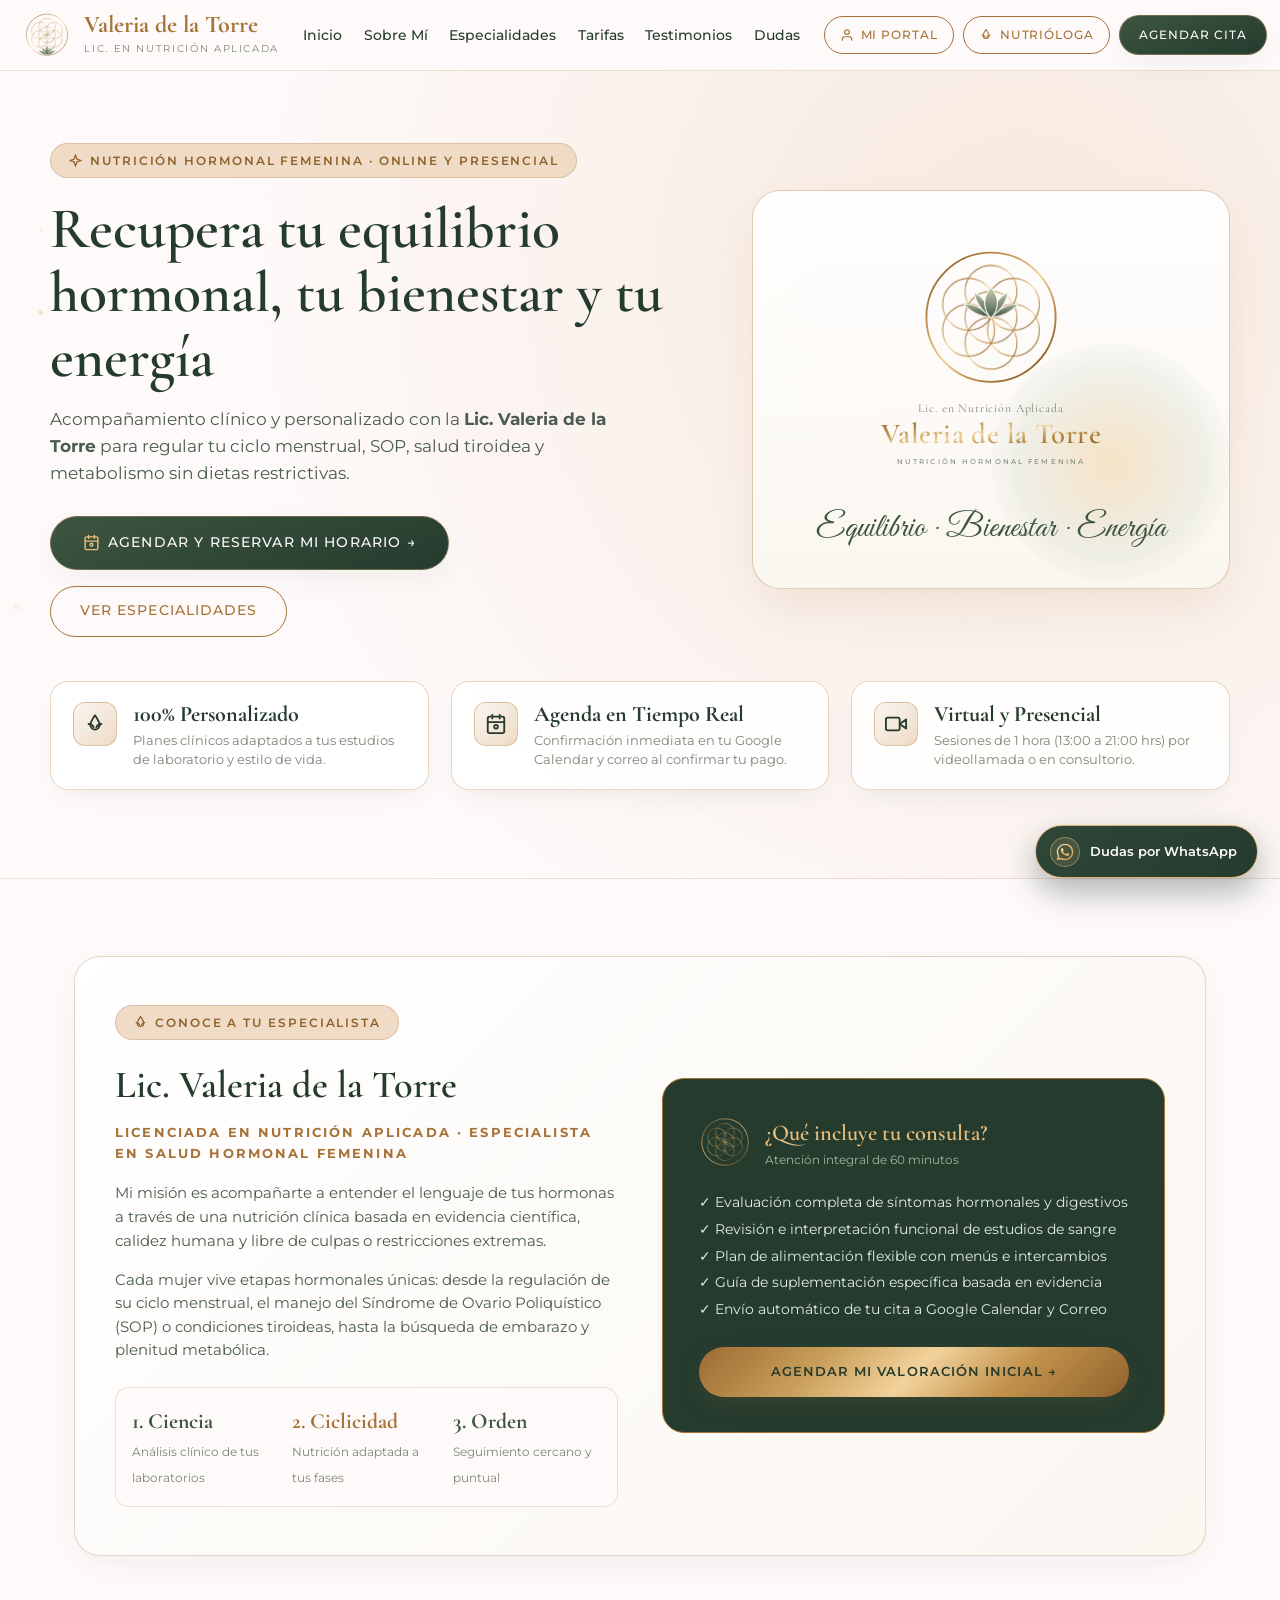
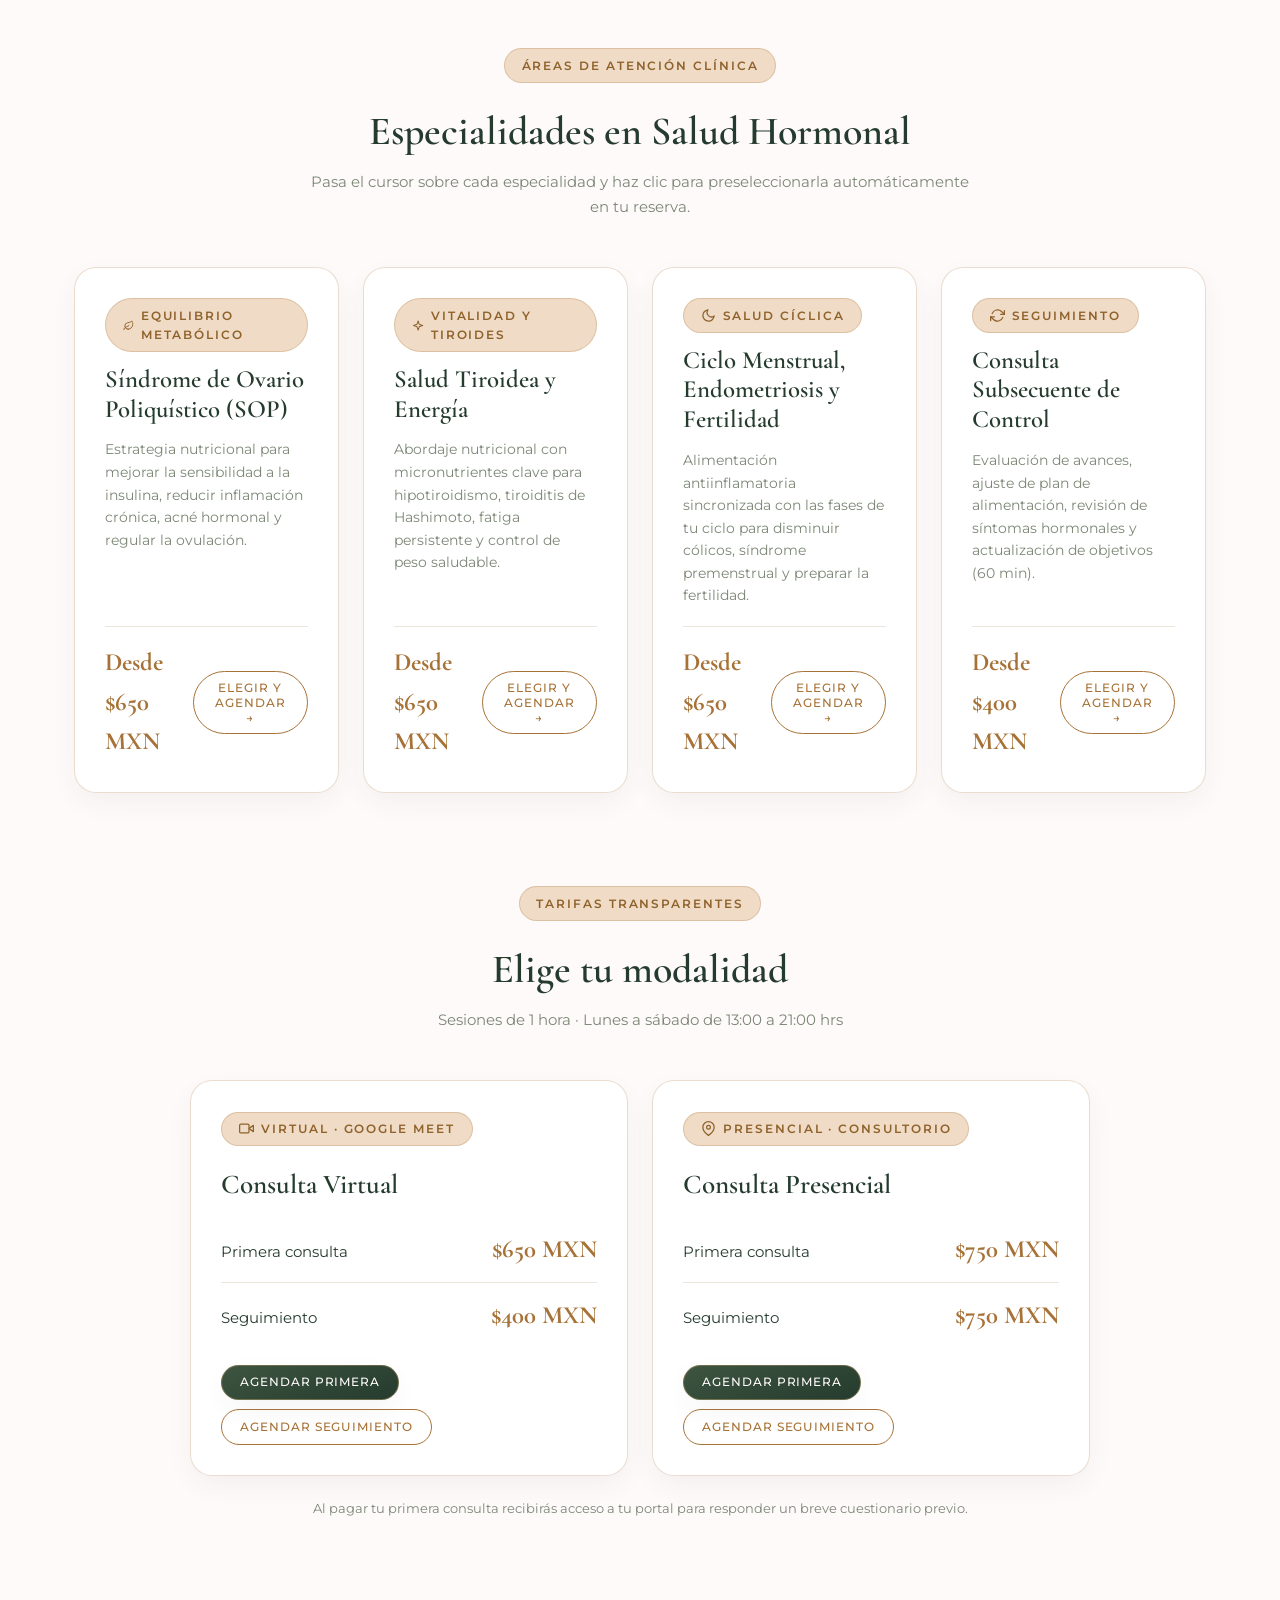
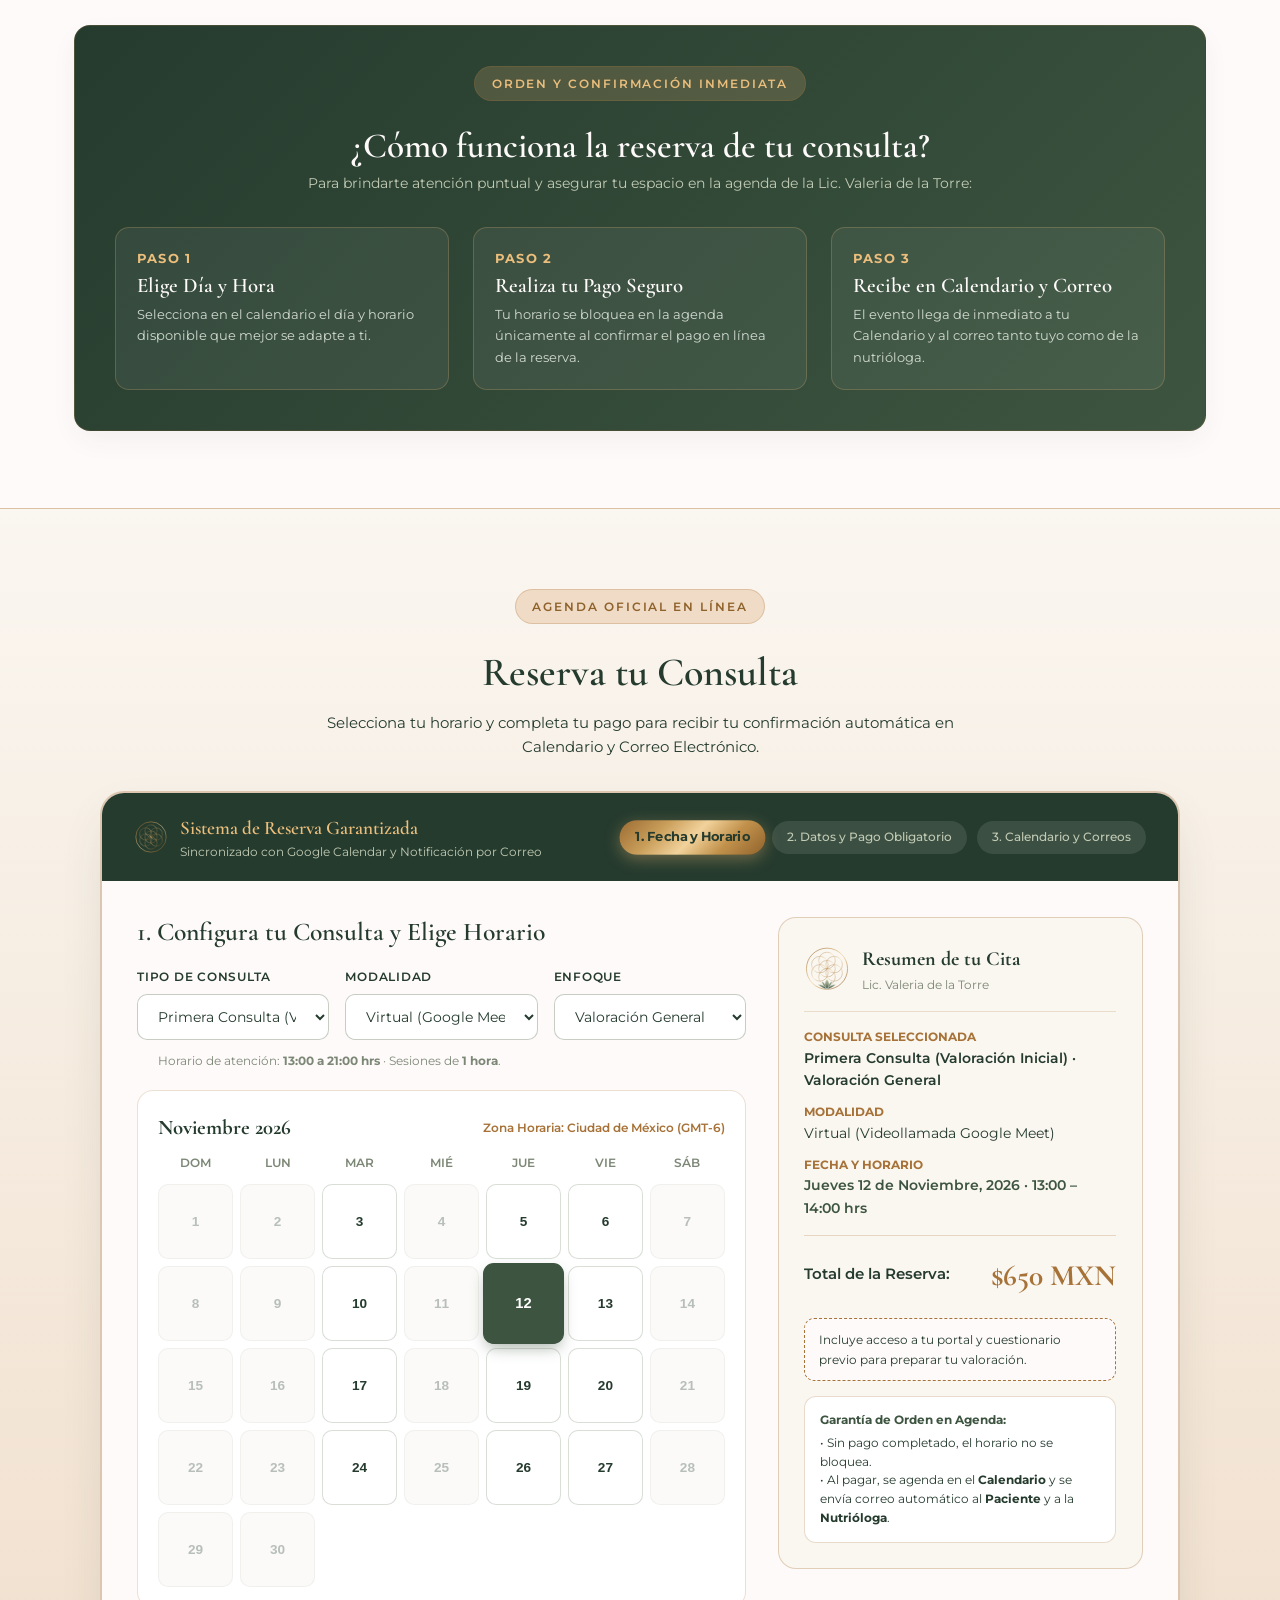
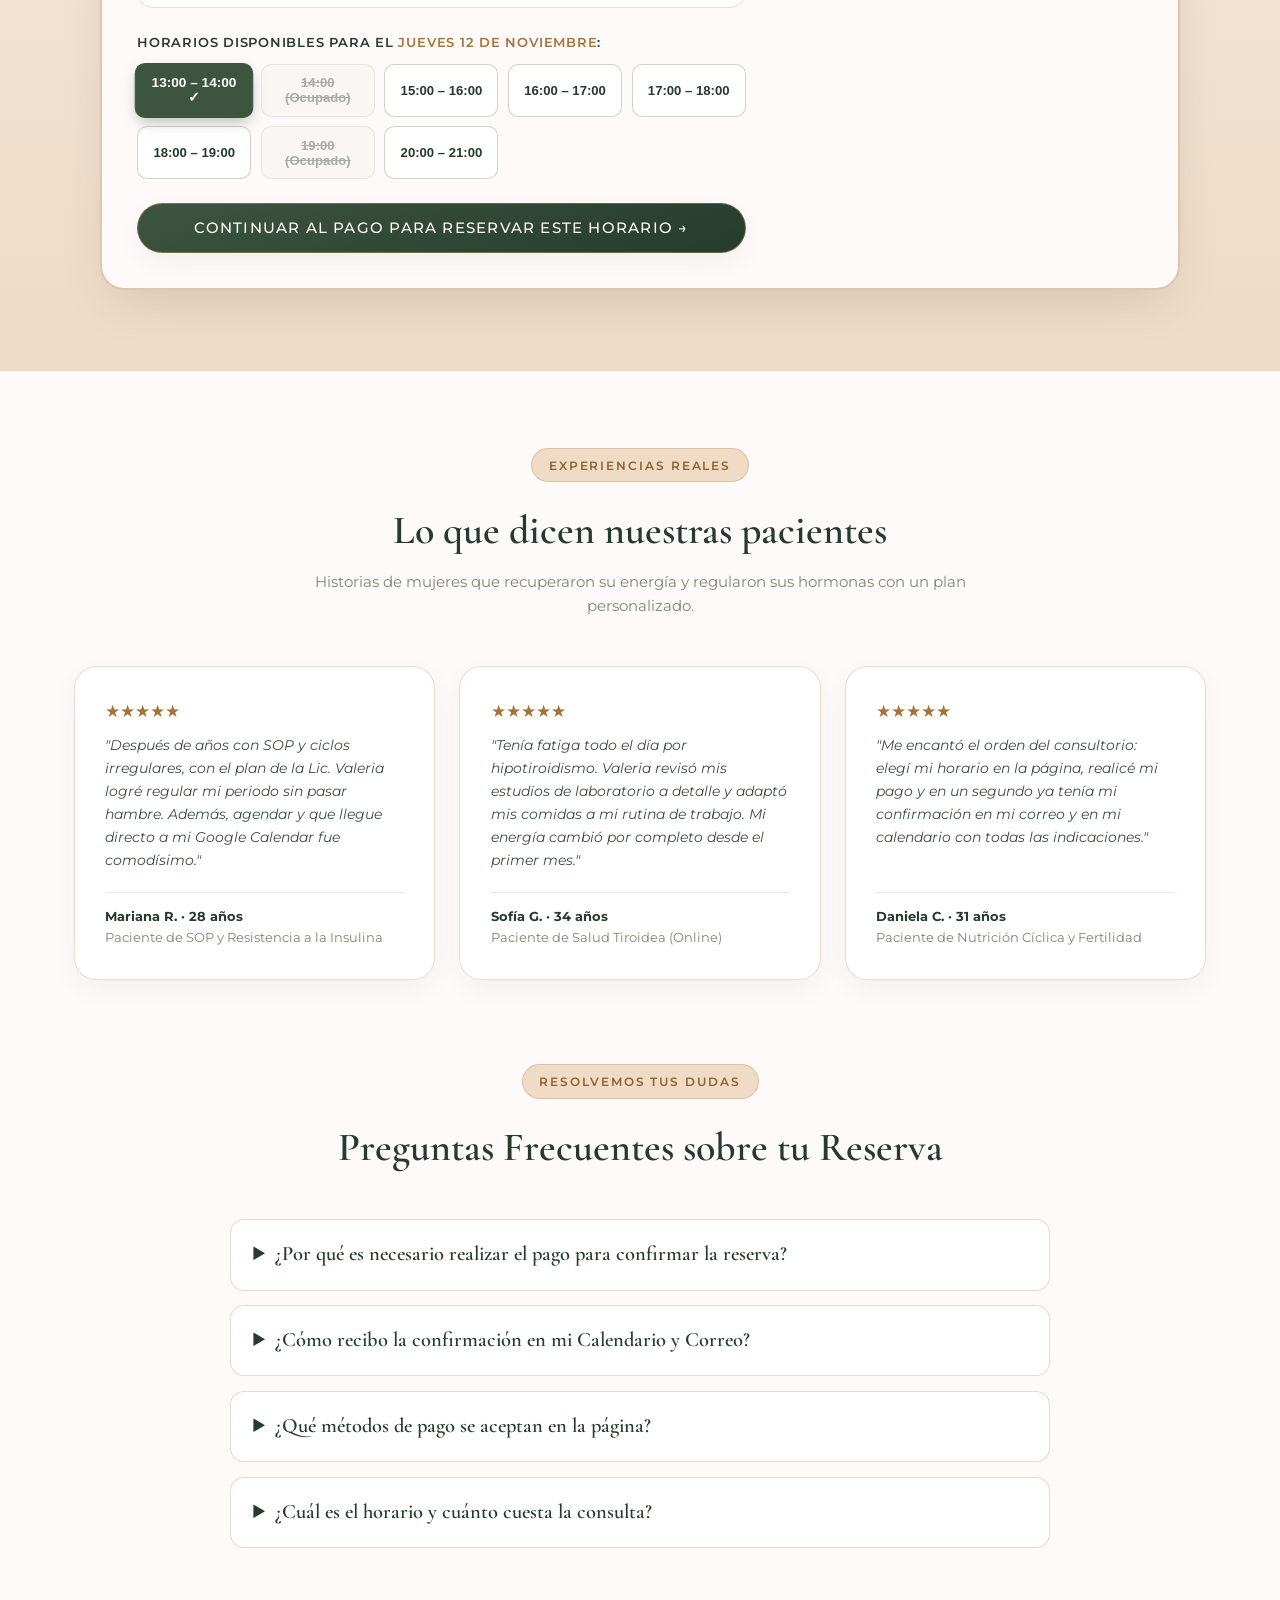
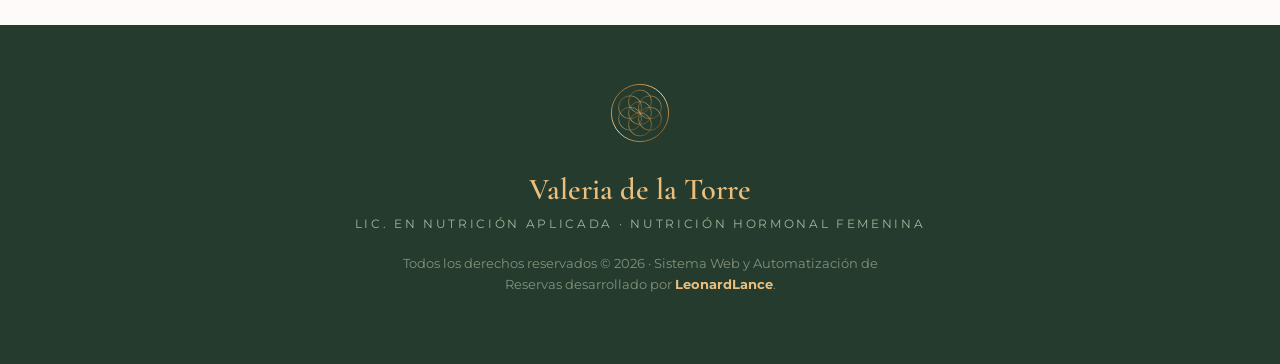
==== commit e2492485: "feat: reprogramacion de citas adelantadas/posteriores y correo de emergencia al paciente" ====
--- a/index.html
+++ b/index.html
@@ -1700,8 +1700,8 @@
     </p>
   </footer>
 
-  <script src="js/store.js?v=20261108-4"></script>
-  <script src="js/app.js?v=20261108-4"></script>
+  <script src="js/store.js?v=20261108-5"></script>
+  <script src="js/app.js?v=20261108-5"></script>
 </body>
 
 </html>
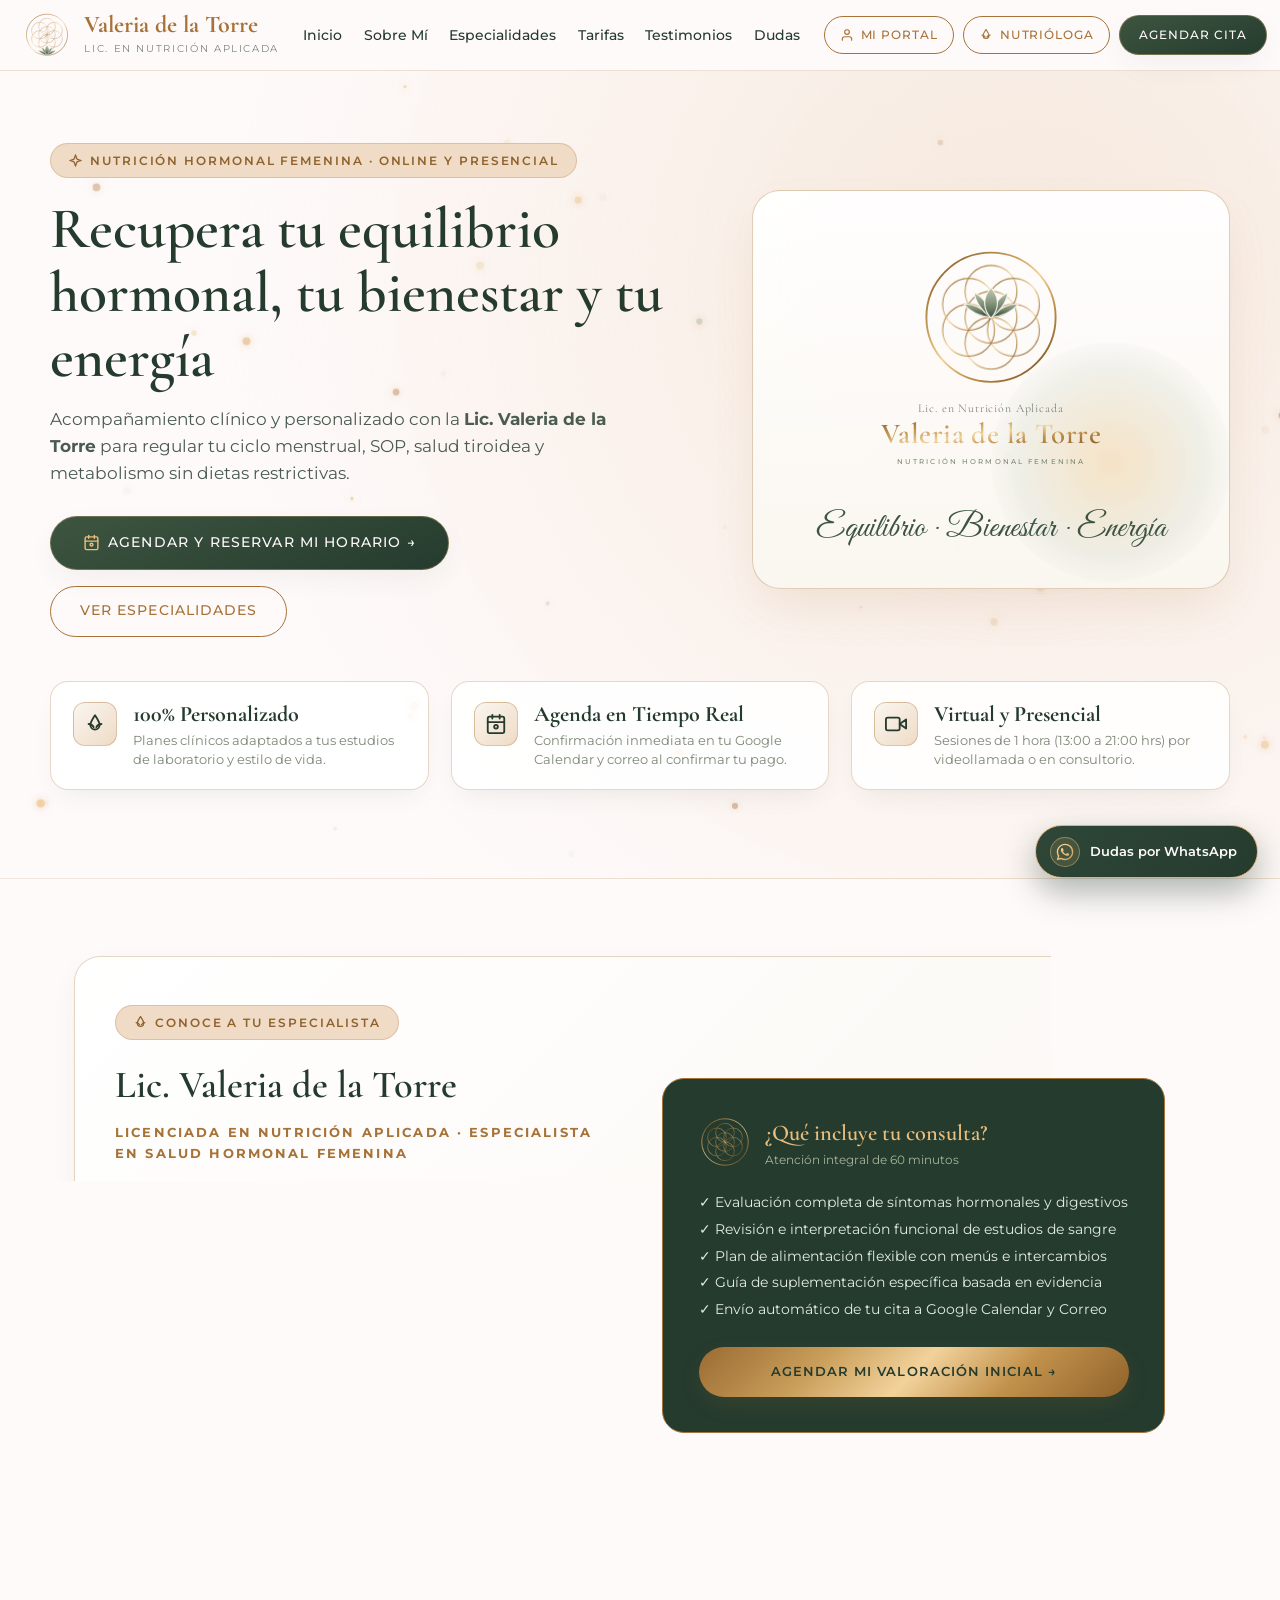
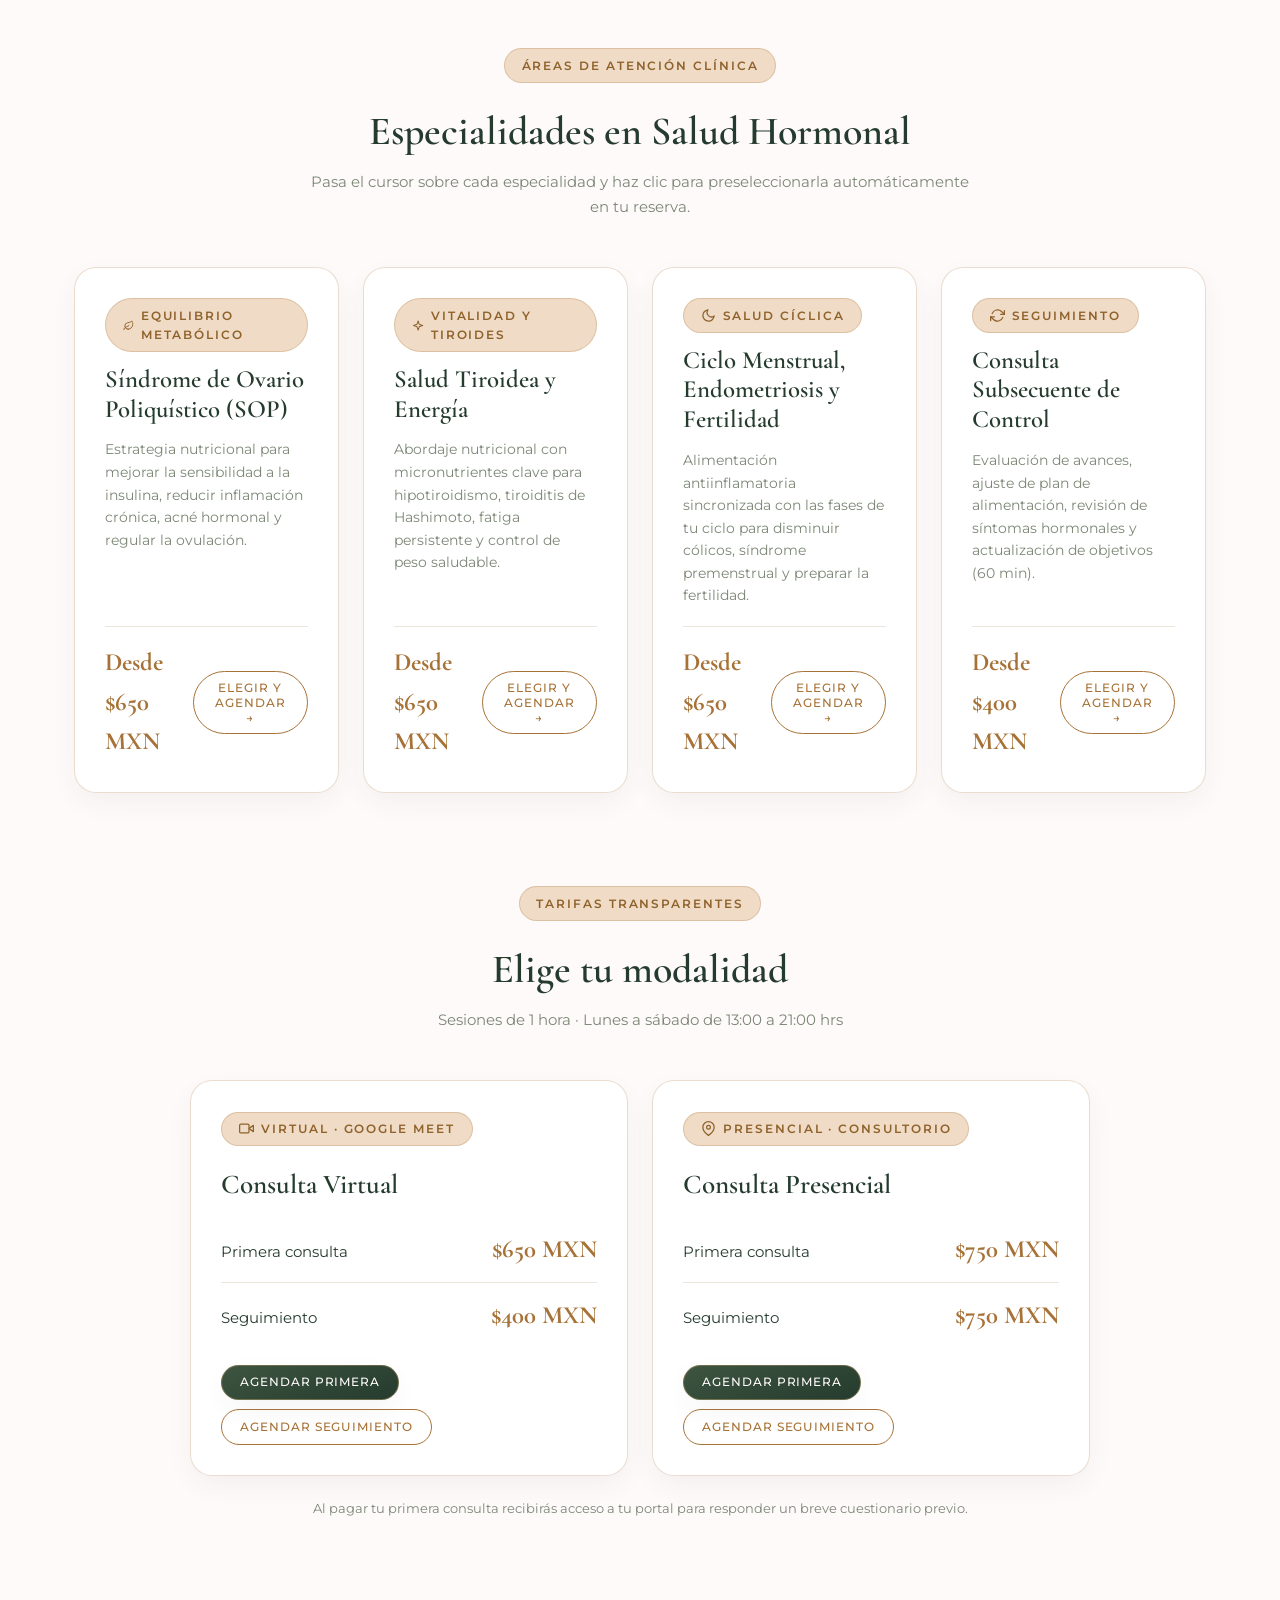
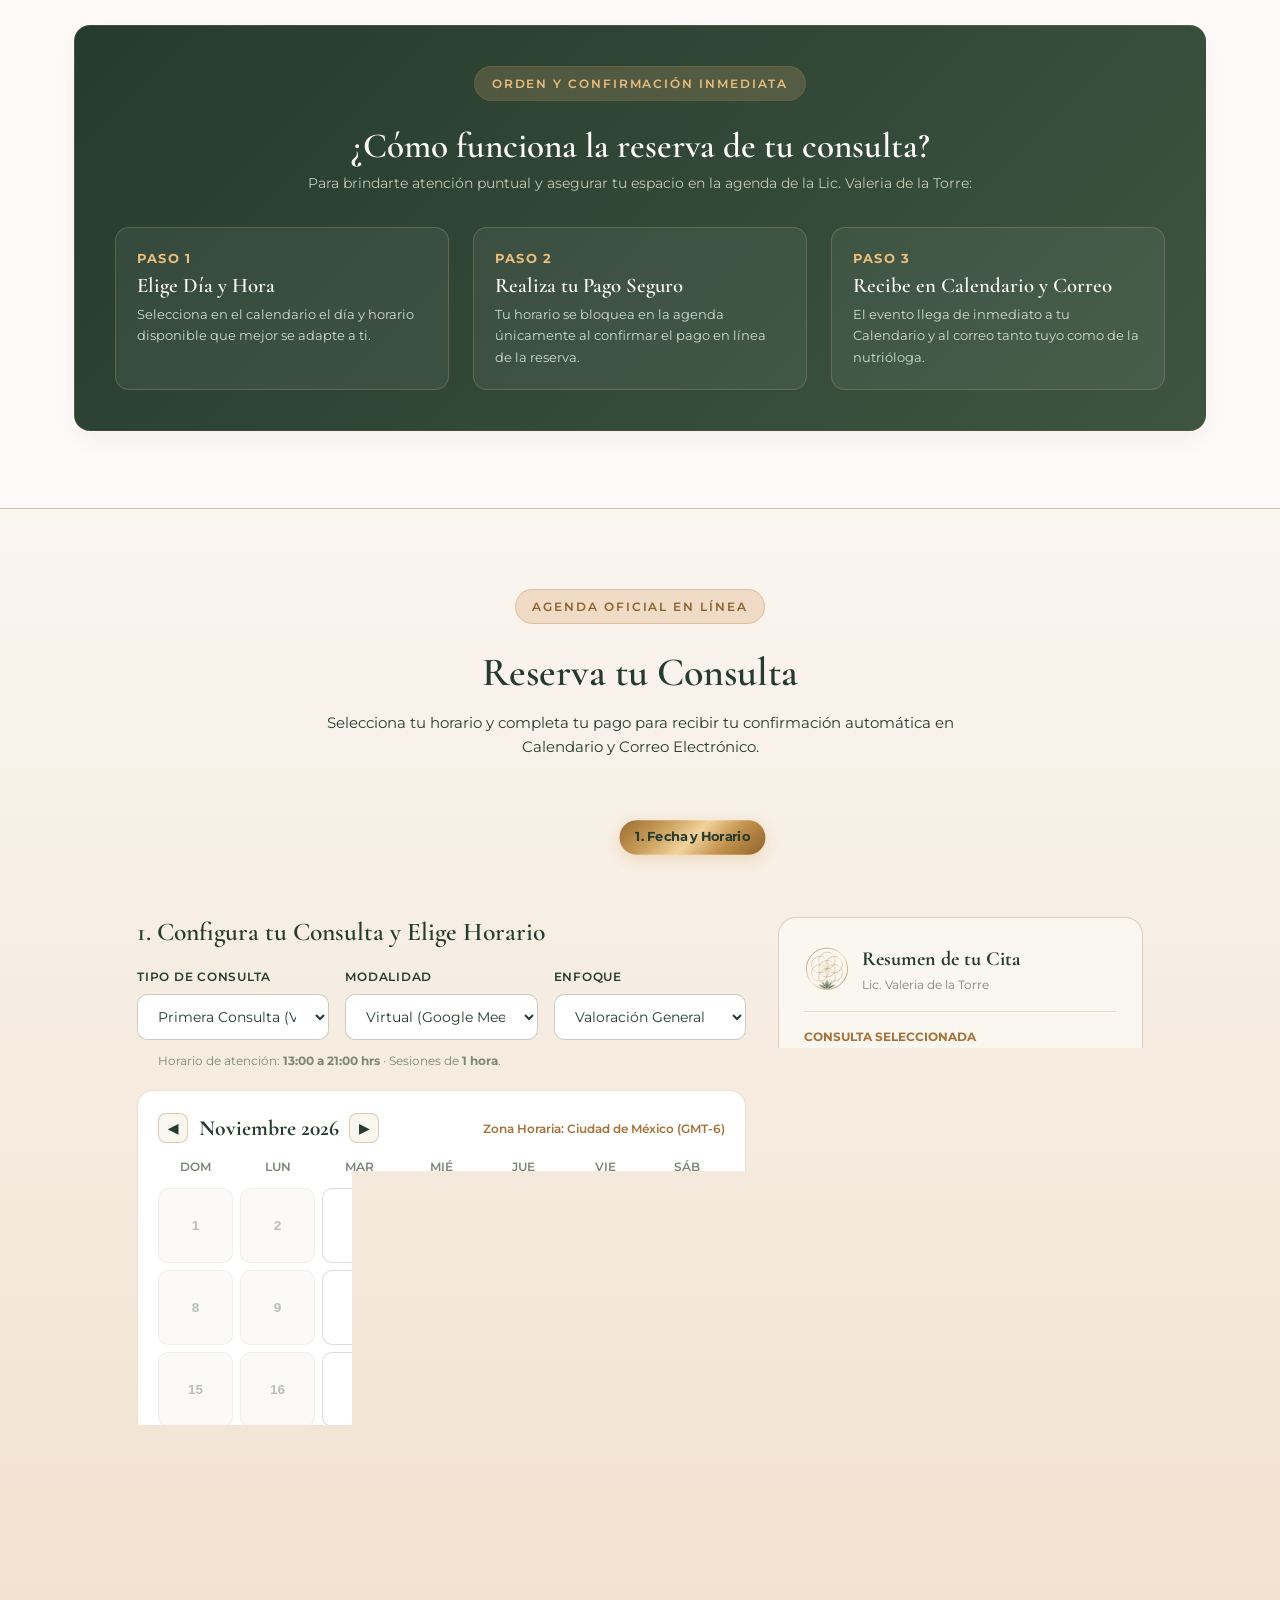
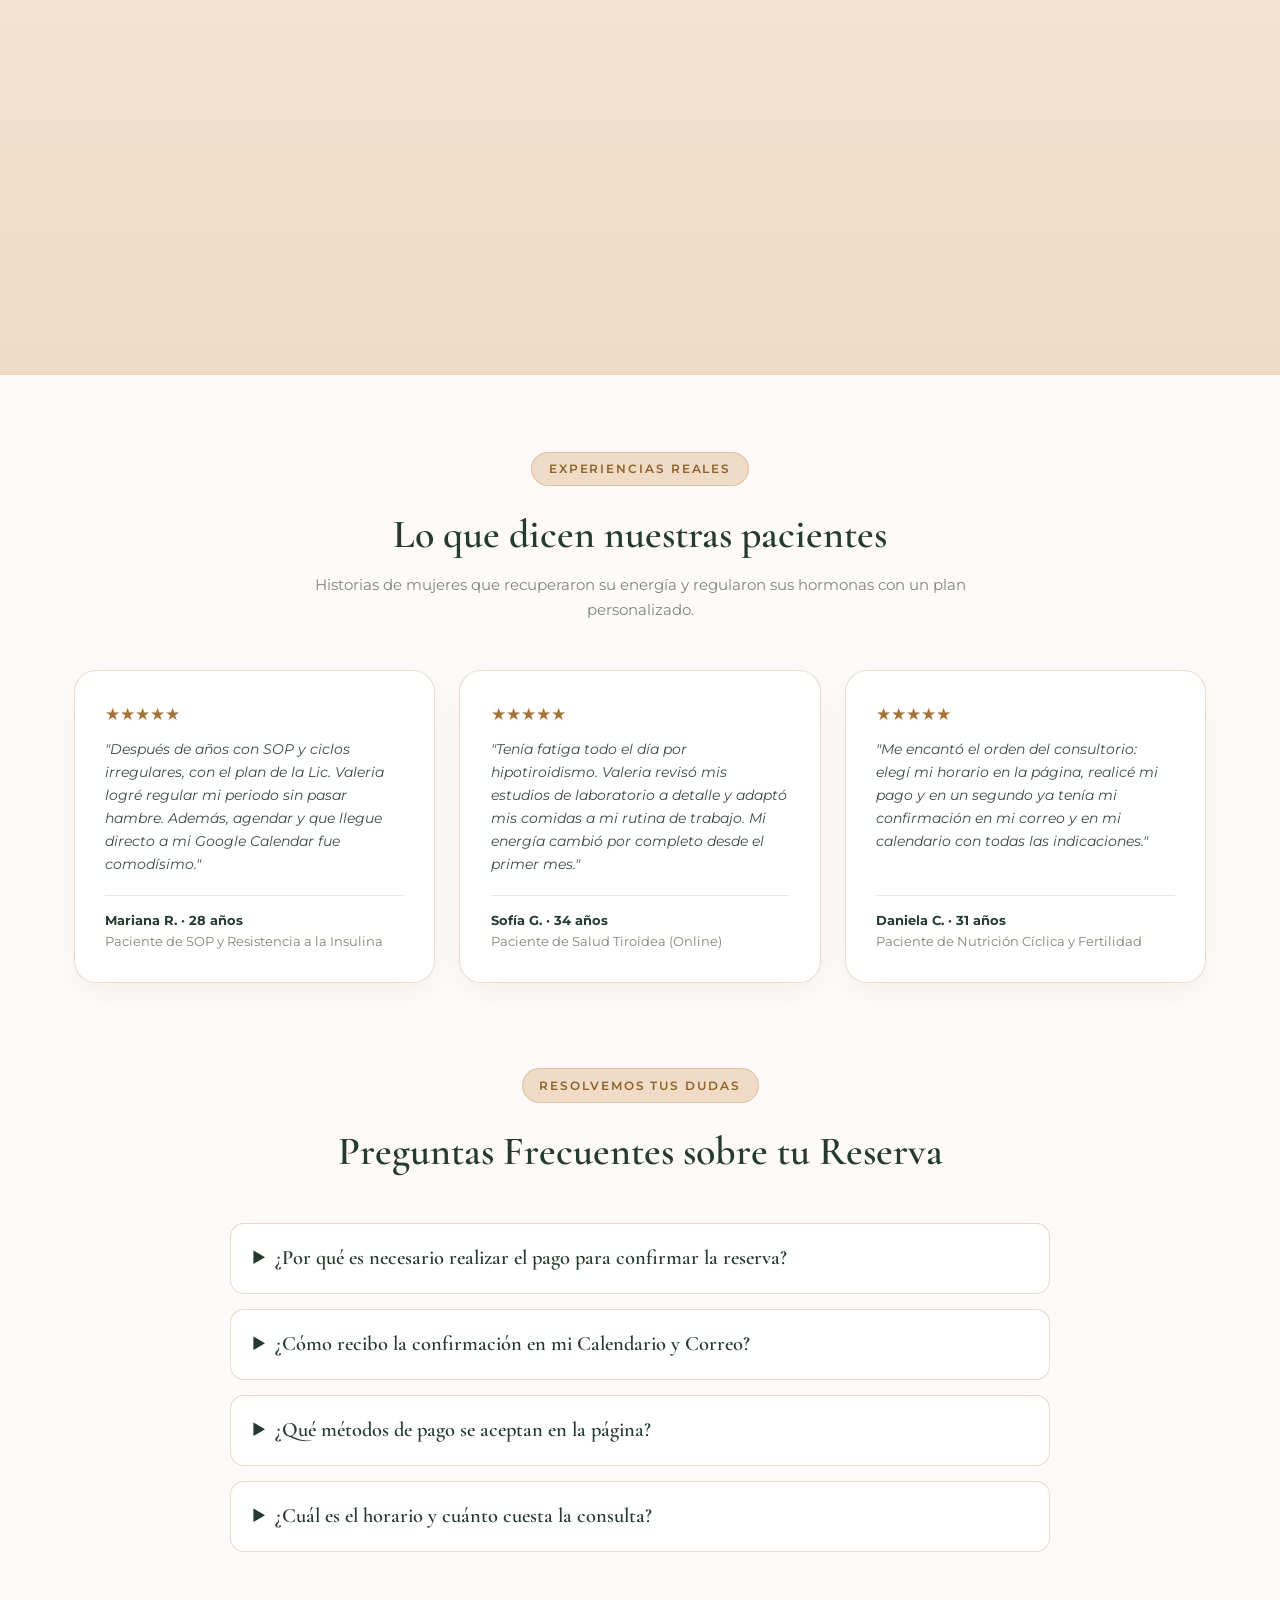
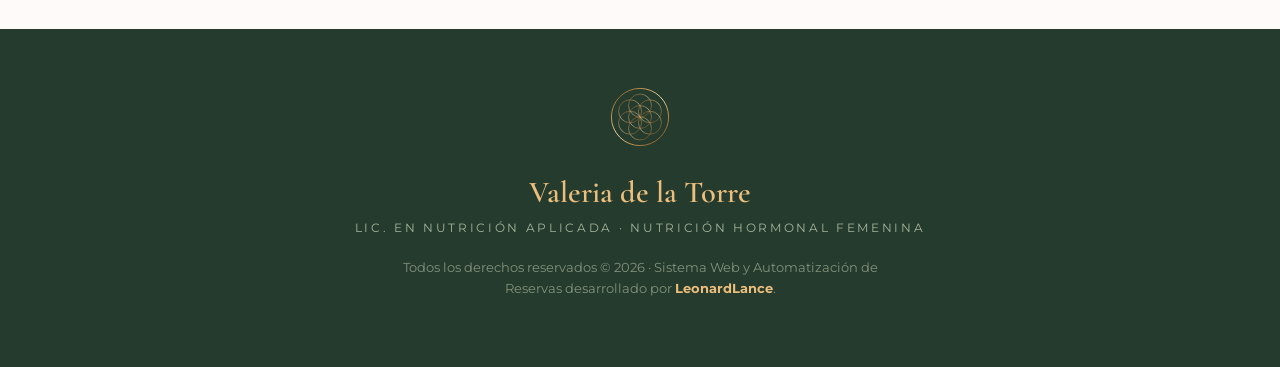
==== commit 08908f60: "feat: calendario visual interactivo con navegacion a meses posteriores en reserva, panel y portal" ====
--- a/index.html
+++ b/index.html
@@ -1264,13 +1264,16 @@
                     hora</strong>.</span>
               </p>
 
-              <!-- Calendario Mensual -->
+              <!-- Calendario Mensual con Navegación a Meses Posteriores -->
               <div
                 style="background: #FFFFFF; border: 1px solid rgba(167,114,55,0.22); border-radius: 16px; padding: 1.25rem; margin-bottom: 1.3rem;">
-                <div style="display: flex; justify-content: space-between; align-items: center; margin-bottom: 0.6rem;">
-                  <strong
-                    style="font-family: var(--font-heading); font-size: 1.3rem; color: var(--color-forest);">Noviembre
-                    2026</strong>
+                <div style="display: flex; justify-content: space-between; align-items: center; margin-bottom: 0.75rem; flex-wrap: wrap; gap: 0.5rem;">
+                  <div style="display: inline-flex; align-items: center; gap: 0.5rem;">
+                    <button type="button" onclick="changePublicMonth(-1)" title="Mes anterior" style="width: 30px; height: 30px; border-radius: 8px; border: 1px solid rgba(167,114,55,0.35); background: #FAF6F0; color: var(--color-forest); cursor: pointer; font-weight: 700; display: inline-flex; align-items: center; justify-content: center;">◀</button>
+                    <strong id="public-cal-month-title"
+                      style="font-family: var(--font-heading); font-size: 1.35rem; color: var(--color-forest); min-width: 145px; text-align: center;">Noviembre 2026</strong>
+                    <button type="button" onclick="changePublicMonth(1)" title="Mes siguiente" style="width: 30px; height: 30px; border-radius: 8px; border: 1px solid rgba(167,114,55,0.35); background: #FAF6F0; color: var(--color-forest); cursor: pointer; font-weight: 700; display: inline-flex; align-items: center; justify-content: center;">▶</button>
+                  </div>
                   <span style="font-size: 0.76rem; color: var(--color-gold); font-weight: 600;">Zona Horaria: Ciudad de
                     México (GMT-6)</span>
                 </div>
@@ -1700,8 +1703,8 @@
     </p>
   </footer>
 
-  <script src="js/store.js?v=20261108-5"></script>
-  <script src="js/app.js?v=20261108-5"></script>
+  <script src="js/store.js?v=20261108-6"></script>
+  <script src="js/app.js?v=20261108-6"></script>
 </body>
 
 </html>
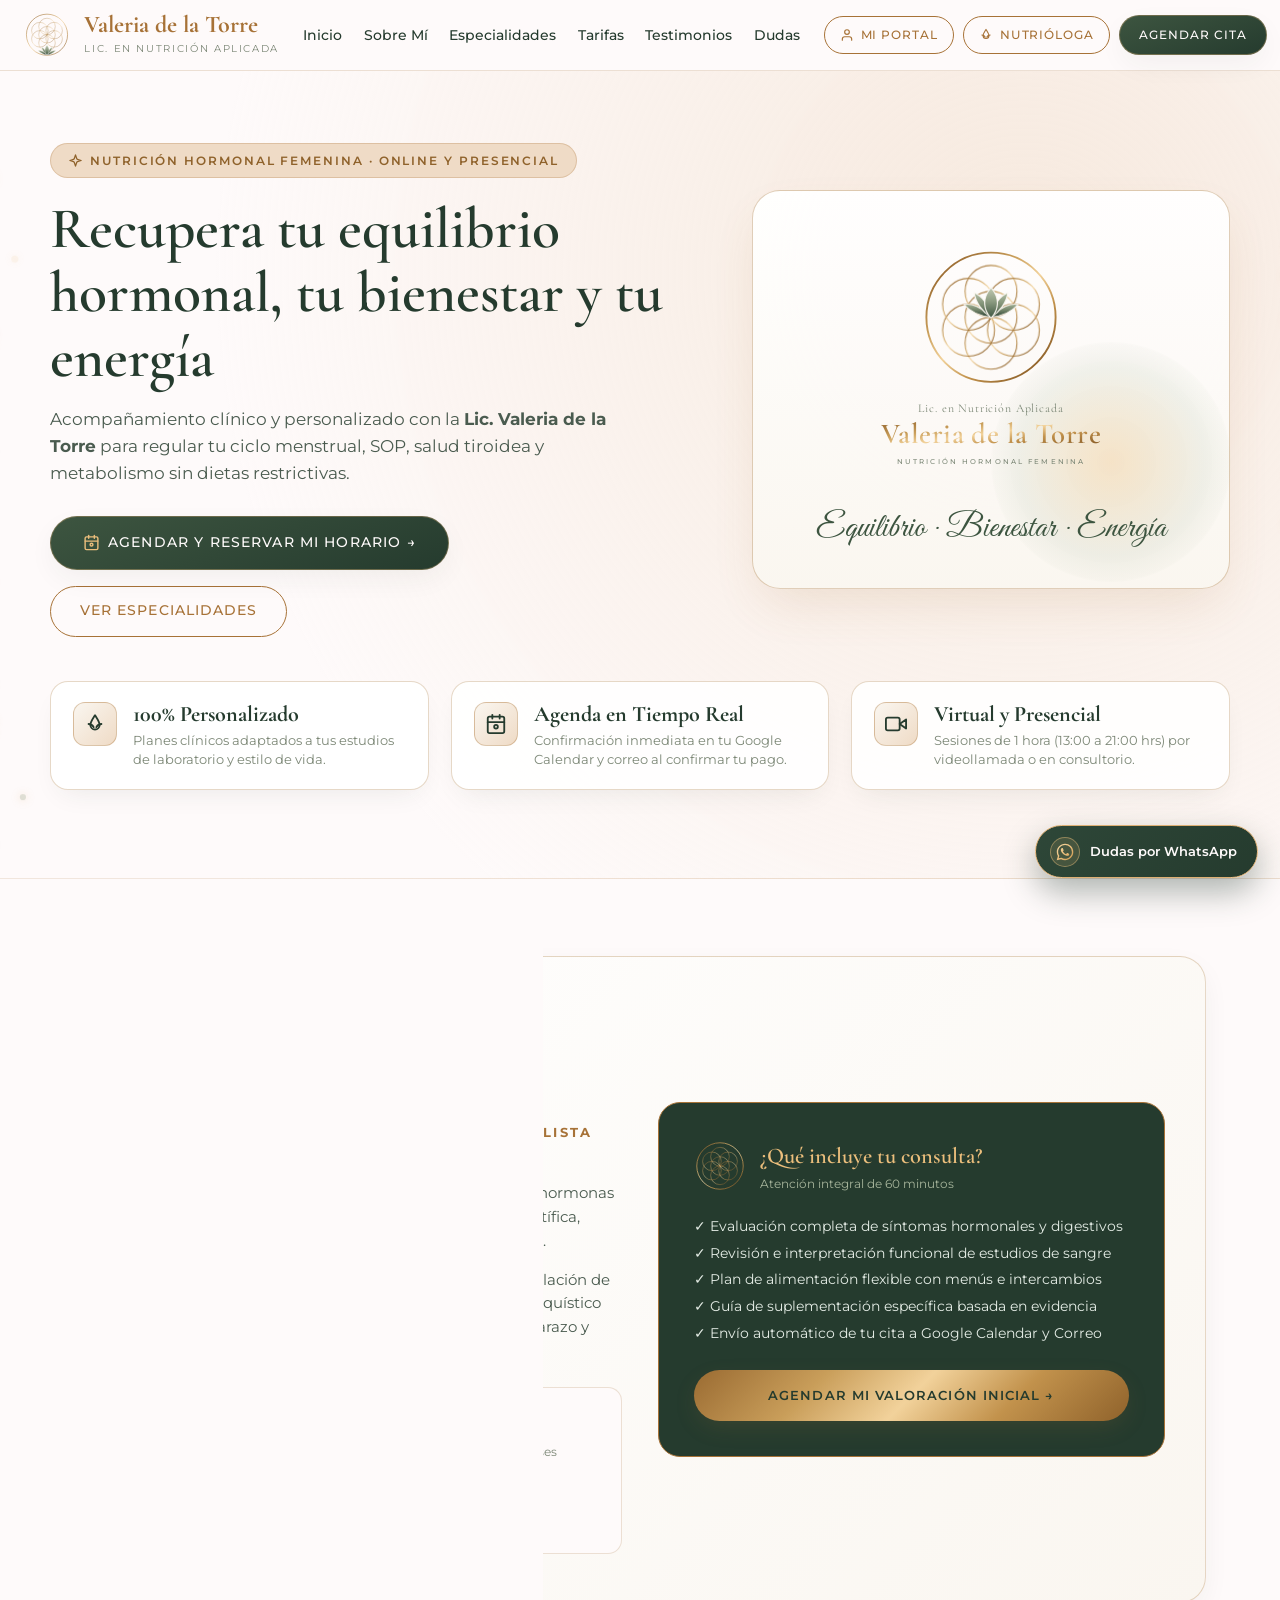
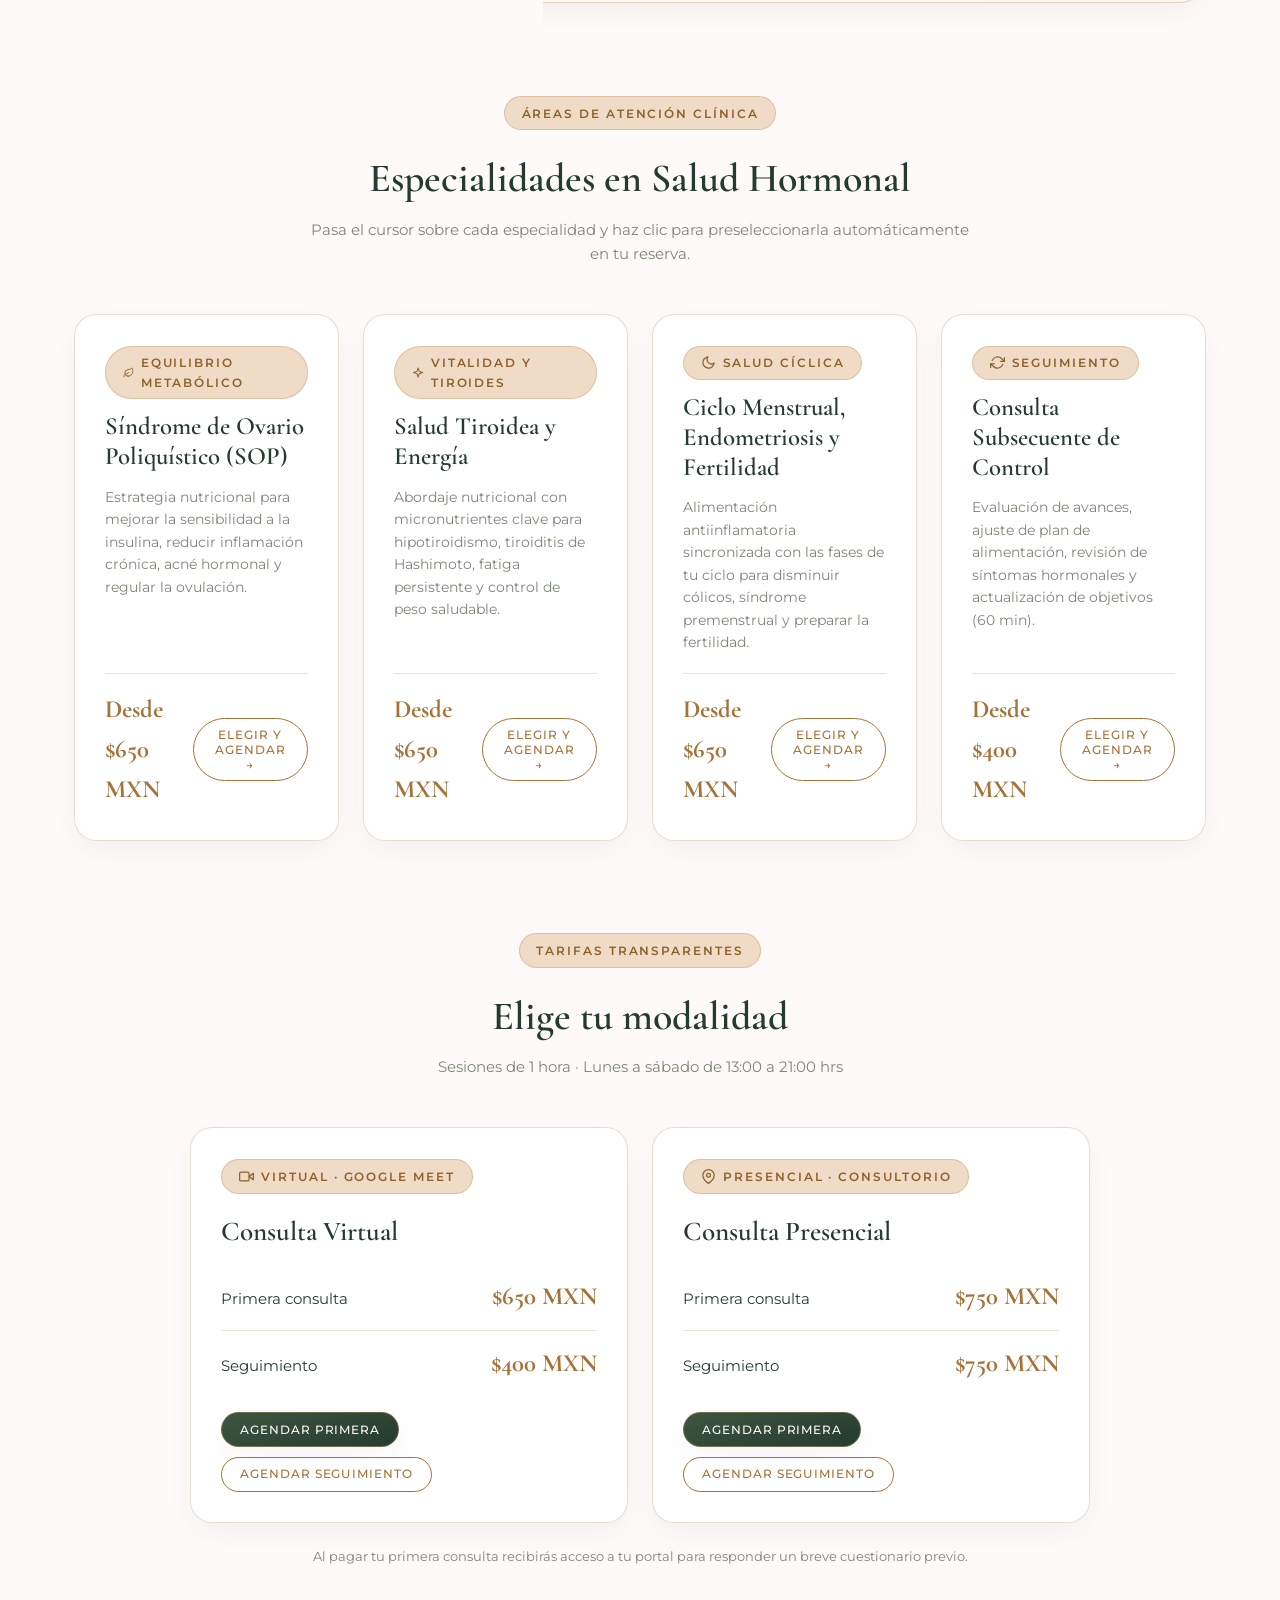
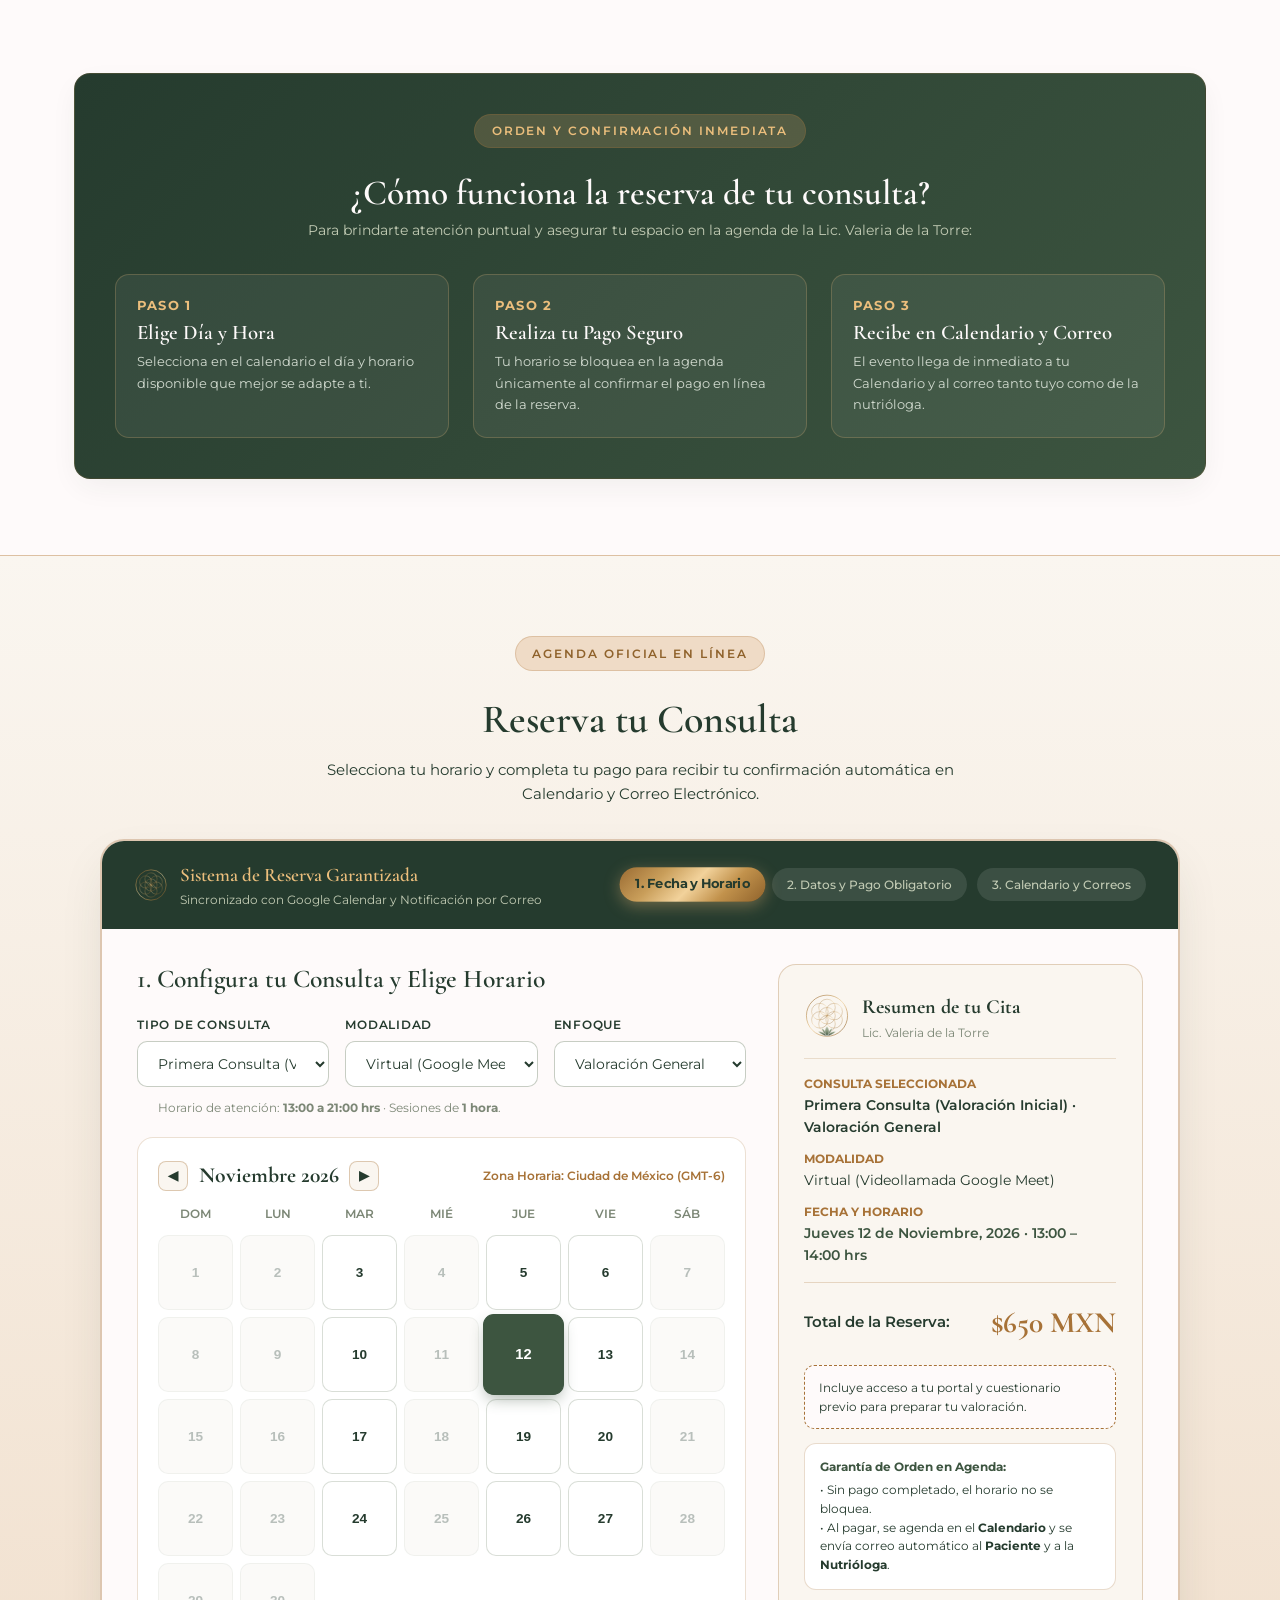
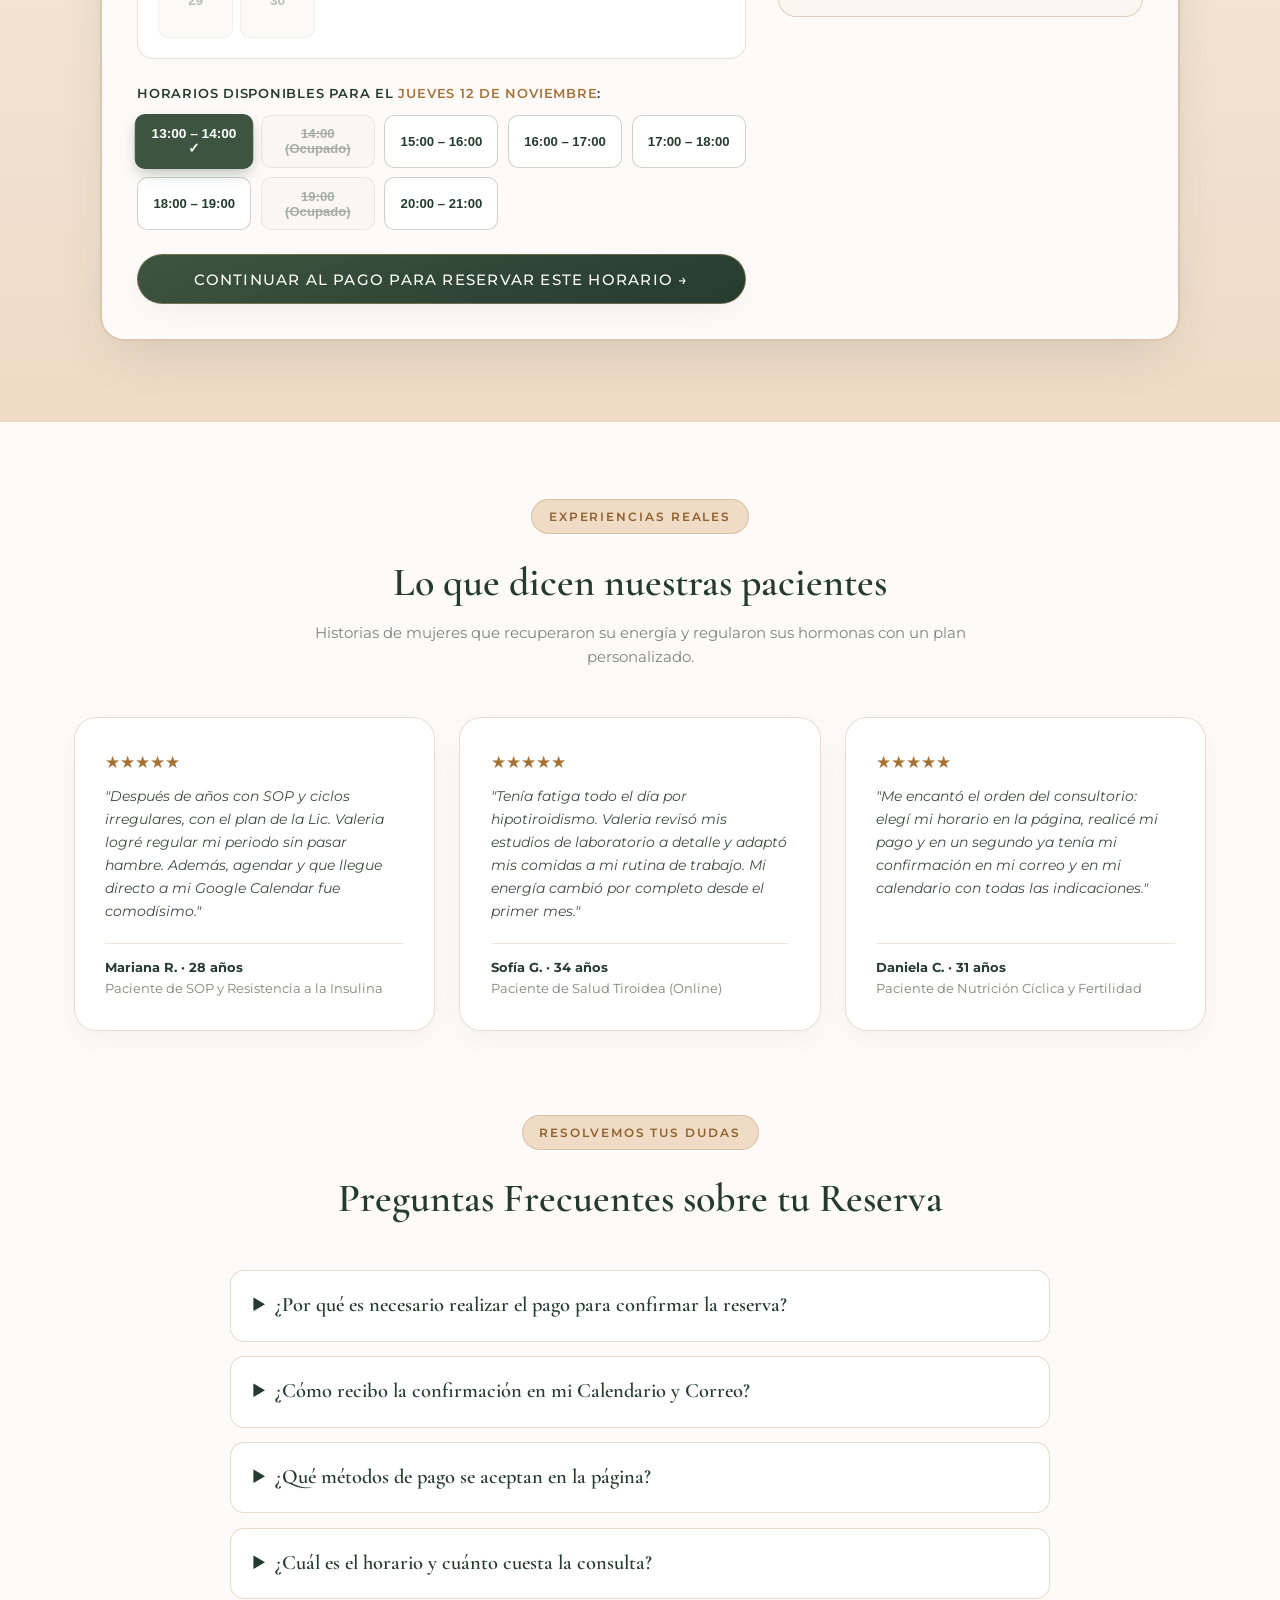
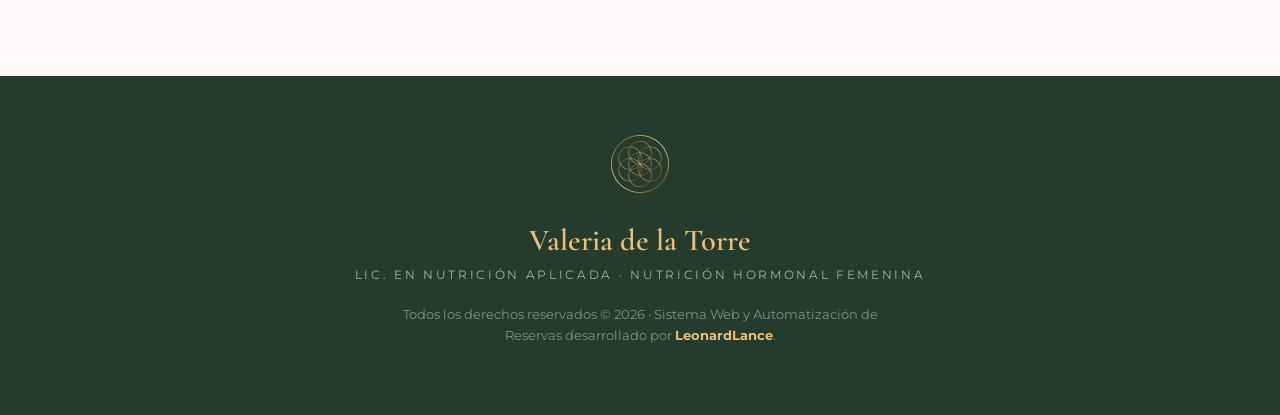
==== commit 63c55387: "feat: diseno 100% responsivo adaptado a formato celular en toda la plataforma" ====
--- a/index.html
+++ b/index.html
@@ -781,7 +781,7 @@
       </ul>
 
       <div class="nav-actions">
-        <a href="paciente.html" class="btn-outline"
+        <a href="paciente.html" class="btn-outline nav-btn-desktop"
           style="padding: 0.52rem 0.95rem; font-size: 0.74rem; display:inline-flex; align-items:center; gap:0.4rem;">
           <svg width="14" height="14" viewBox="0 0 24 24" fill="none" stroke="currentColor" stroke-width="2"
             stroke-linecap="round" stroke-linejoin="round">
@@ -790,7 +790,7 @@
           </svg>
           <span>Mi Portal</span>
         </a>
-        <a href="nutriologa-panel.html" class="btn-outline"
+        <a href="nutriologa-panel.html" class="btn-outline nav-btn-desktop"
           style="padding: 0.52rem 0.95rem; font-size: 0.74rem; display:inline-flex; align-items:center; gap:0.4rem;">
           <svg width="14" height="14" viewBox="0 0 24 24" fill="none" stroke="currentColor" stroke-width="2"
             stroke-linecap="round" stroke-linejoin="round">
@@ -802,6 +802,35 @@
         </a>
         <a href="#reservar" class="btn-primary" style="padding: 0.58rem 1.2rem; font-size: 0.76rem;">
           Agendar Cita
+        </a>
+        <button type="button" id="mobile-menu-btn" class="mobile-menu-btn" aria-label="Abrir menú de navegación"
+          onclick="document.getElementById('mobile-nav-drawer').classList.toggle('open')">
+          <svg width="20" height="20" viewBox="0 0 24 24" fill="none" stroke="currentColor" stroke-width="2.2"
+            stroke-linecap="round" stroke-linejoin="round">
+            <line x1="3" y1="6" x2="21" y2="6" />
+            <line x1="3" y1="12" x2="21" y2="12" />
+            <line x1="3" y1="18" x2="21" y2="18" />
+          </svg>
+        </button>
+      </div>
+    </div>
+
+    <!-- Menú Desplegable para Celular -->
+    <div id="mobile-nav-drawer" class="mobile-nav-drawer">
+      <ul class="mobile-nav-list" onclick="document.getElementById('mobile-nav-drawer').classList.remove('open')">
+        <li><a href="#inicio">Inicio</a></li>
+        <li><a href="#sobre-mi">Sobre Mí</a></li>
+        <li id="nav-item-especialidades-mobile"><a href="#especialidades">Especialidades</a></li>
+        <li><a href="#tarifas">Tarifas</a></li>
+        <li><a href="#testimonios">Testimonios</a></li>
+        <li><a href="#faq">Preguntas Frecuentes</a></li>
+      </ul>
+      <div class="mobile-nav-actions">
+        <a href="paciente.html" class="btn-outline" style="padding: 0.6rem 0.9rem; font-size: 0.75rem; justify-content: center;">
+          Mi Portal Paciente
+        </a>
+        <a href="nutriologa-panel.html" class="btn-outline" style="padding: 0.6rem 0.9rem; font-size: 0.75rem; justify-content: center;">
+          Panel Nutrióloga
         </a>
       </div>
     </div>
@@ -971,10 +1000,10 @@
 
   <!-- ================= 2.5 SECCIÓN SOBRE LA LIC. VALERIA DE LA TORRE ================= -->
   <section id="sobre-mi" class="section-wrap" style="padding-bottom: 1rem;">
-    <div class="reveal-up"
+    <div class="reveal-up sobre-mi-card"
       style="background: linear-gradient(135deg, #FFFFFF 0%, #FAF6F0 100%); border: 1.5px solid rgba(167, 114, 55, 0.28); border-radius: 26px; padding: 3rem 2.5rem; box-shadow: var(--shadow-soft);">
       <div
-        style="display: grid; grid-template-columns: repeat(auto-fit, minmax(300px, 1fr)); gap: 2.8rem; align-items: center;">
+        style="display: grid; grid-template-columns: repeat(auto-fit, minmax(260px, 1fr)); gap: 2.2rem; align-items: center;">
         <div>
           <span class="pill-tag" style="display:inline-flex; align-items:center; gap:0.45rem;">
             <svg width="15" height="15" viewBox="0 0 24 24" fill="none" stroke="currentColor" stroke-width="2"
@@ -999,8 +1028,8 @@
             de Ovario Poliquístico (SOP) o condiciones tiroideas, hasta la búsqueda de embarazo y plenitud metabólica.
           </p>
 
-          <div
-            style="display: grid; grid-template-columns: repeat(3, 1fr); gap: 0.8rem; background: #FEFAFA; padding: 1rem; border-radius: 14px; border: 1px solid rgba(167,114,55,0.2);">
+          <div class="sobre-mi-pillars"
+            style="display: grid; grid-template-columns: repeat(auto-fit, minmax(150px, 1fr)); gap: 0.8rem; background: #FEFAFA; padding: 1rem; border-radius: 14px; border: 1px solid rgba(167,114,55,0.2);">
             <div>
               <strong
                 style="font-family: var(--font-heading); font-size: 1.35rem; color: var(--color-pine); display: block;">1.
@@ -1309,7 +1338,7 @@
               </p>
 
               <form id="payment-form" onsubmit="processPaymentAndBook(event)">
-                <div style="display: grid; grid-template-columns: 1fr 1fr; gap: 1rem; margin-bottom: 1rem;">
+                <div style="display: grid; grid-template-columns: repeat(auto-fit, minmax(220px, 1fr)); gap: 1rem; margin-bottom: 1rem;">
                   <div>
                     <label style="font-size: 0.78rem; font-weight: 600;">Nombre Completo del Paciente *</label>
                     <input type="text" id="patient-name" class="form-input" placeholder="Ej. María Fernanda Gómez"
--- a/css/theme.css
+++ b/css/theme.css
@@ -172,3 +172,344 @@
   padding: 2rem;
   box-shadow: var(--shadow-soft);
 }
+
+/* ==========================================================================
+   SISTEMA RESPONSIVO INTEGRAL PARA FORMATO CELULAR Y TABLET (TODAS LAS VISTAS)
+   ========================================================================== */
+
+/* Menú Hamburguesa Móvil (Página Principal) */
+.mobile-menu-btn {
+  display: none;
+  width: 40px;
+  height: 40px;
+  border-radius: 10px;
+  border: 1.5px solid var(--color-gold);
+  background: #FAF6F0;
+  color: var(--color-forest);
+  align-items: center;
+  justify-content: center;
+  cursor: pointer;
+  padding: 0;
+  flex-shrink: 0;
+}
+
+.mobile-nav-drawer {
+  display: none;
+  background: rgba(254, 250, 250, 0.98);
+  border-top: 1px solid rgba(167, 114, 55, 0.22);
+  border-bottom: 2px solid var(--color-gold);
+  padding: 1rem 1.25rem 1.35rem;
+  box-shadow: 0 18px 36px rgba(37, 59, 46, 0.14);
+}
+
+.mobile-nav-drawer.open {
+  display: block;
+}
+
+.mobile-nav-list {
+  list-style: none;
+  margin: 0 0 0.9rem 0;
+  padding: 0;
+  display: grid;
+  grid-template-columns: 1fr 1fr;
+  gap: 0.5rem;
+}
+
+.mobile-nav-list a {
+  display: block;
+  padding: 0.62rem 0.85rem;
+  border-radius: 10px;
+  background: #FAF6F0;
+  border: 1px solid rgba(167, 114, 55, 0.22);
+  color: var(--color-forest);
+  text-decoration: none;
+  font-size: 0.82rem;
+  font-weight: 600;
+}
+
+.mobile-nav-actions {
+  display: grid;
+  grid-template-columns: 1fr 1fr;
+  gap: 0.55rem;
+}
+
+/* Grids Responsivos del Panel de Nutrióloga */
+.spec-editor-grid {
+  display: grid;
+  grid-template-columns: 1fr 0.9fr 1.35fr 0.75fr 0.75fr auto;
+  gap: 0.65rem;
+  align-items: center;
+}
+
+.modal-cal-split {
+  display: grid;
+  grid-template-columns: 1.15fr 0.85fr;
+  gap: 1rem;
+  align-items: start;
+}
+
+.donut-card-grid {
+  display: grid;
+  grid-template-columns: 120px 1fr;
+  gap: 1rem;
+  align-items: center;
+  background: #FAF6F0;
+  padding: 0.9rem 1rem;
+  border-radius: 14px;
+  border: 1px solid rgba(167, 114, 55, 0.22);
+}
+
+.q-kpi-3col {
+  display: grid;
+  grid-template-columns: repeat(3, 1fr);
+  gap: 0.75rem;
+  margin-bottom: 1.2rem;
+}
+
+@media (max-width: 1024px) {
+  .spec-editor-grid {
+    grid-template-columns: 1fr 1fr;
+  }
+}
+
+@media (max-width: 960px) {
+  .nav-links {
+    display: none !important;
+  }
+  .nav-actions .nav-btn-desktop {
+    display: none !important;
+  }
+  .mobile-menu-btn {
+    display: inline-flex;
+  }
+}
+
+@media (max-width: 768px) {
+  html, body {
+    overflow-x: hidden;
+  }
+
+  /* Botones base en móvil */
+  .btn-primary, .btn-gold, .btn-outline {
+    padding: 0.78rem 1.25rem;
+    font-size: 0.82rem;
+  }
+
+  .card-brand {
+    padding: 1.35rem !important;
+  }
+
+  /* Navbar y Hero (index.html) */
+  .nav-container {
+    padding: 0.65rem 1rem !important;
+  }
+  .nav-brand img {
+    height: 40px !important;
+    width: 40px !important;
+  }
+  .nav-brand-title {
+    font-size: 1.16rem !important;
+  }
+  .nav-brand-sub {
+    font-size: 0.56rem !important;
+    letter-spacing: 0.12em !important;
+  }
+  .hero {
+    padding: 2.3rem 1rem 3rem !important;
+  }
+  .hero-grid {
+    gap: 1.8rem !important;
+  }
+  .hero h1 {
+    font-size: 2.05rem !important;
+  }
+  .hero-lead {
+    font-size: 0.93rem !important;
+  }
+  .hero-actions {
+    flex-direction: column;
+    width: 100%;
+  }
+  .hero-actions a {
+    width: 100%;
+    justify-content: center;
+  }
+  .hero-card-visual {
+    padding: 1.5rem 1.1rem 1.3rem !important;
+    border-radius: 22px !important;
+  }
+  .trust-badges {
+    grid-template-columns: 1fr !important;
+    margin-top: 1.7rem !important;
+    gap: 0.85rem !important;
+  }
+  .section-wrap {
+    padding: 2.8rem 1rem !important;
+  }
+  .section-header h2 {
+    font-size: 1.95rem !important;
+  }
+  .spec-grid {
+    grid-template-columns: 1fr !important;
+  }
+
+  /* Motor de Reserva y Calendario (index.html) */
+  .booking-section {
+    padding: 2.2rem 0.75rem 3.5rem !important;
+  }
+  .booking-shell {
+    border-radius: 20px !important;
+  }
+  .booking-topbar {
+    padding: 1rem 1.1rem !important;
+    flex-direction: column;
+    align-items: flex-start !important;
+  }
+  .step-pills {
+    width: 100%;
+    overflow-x: auto;
+    flex-wrap: nowrap !important;
+    padding-bottom: 0.25rem;
+    -webkit-overflow-scrolling: touch;
+  }
+  .step-pill {
+    white-space: nowrap;
+    flex-shrink: 0;
+  }
+  .booking-body {
+    padding: 1.2rem 1rem !important;
+  }
+  .cal-grid {
+    gap: 0.28rem !important;
+  }
+  .cal-day {
+    font-size: 0.78rem !important;
+    border-radius: 8px !important;
+  }
+  .time-slots-grid {
+    grid-template-columns: repeat(2, 1fr) !important;
+  }
+  .summary-panel {
+    padding: 1.25rem !important;
+  }
+
+  /* Botón flotante de WhatsApp compacto en celular */
+  #whatsapp-floating-btn {
+    bottom: 14px !important;
+    right: 14px !important;
+    padding: 0.5rem 0.95rem 0.5rem 0.65rem !important;
+    font-size: 0.75rem !important;
+  }
+
+  /* Panel de la Nutrióloga (nutriologa-panel.html) */
+  .admin-header {
+    padding: 0.85rem 1rem !important;
+  }
+  .admin-container {
+    padding: 1.2rem 0.9rem 3rem !important;
+  }
+  .kpi-grid {
+    grid-template-columns: 1fr 1fr !important;
+    gap: 0.75rem !important;
+  }
+  .kpi-card {
+    padding: 1rem !important;
+  }
+  .kpi-value {
+    font-size: 1.65rem !important;
+  }
+  .tabs-bar {
+    flex-wrap: nowrap !important;
+    overflow-x: auto;
+    -webkit-overflow-scrolling: touch;
+    justify-content: flex-start;
+    padding: 0.45rem !important;
+  }
+  .tab-btn {
+    flex: 0 0 auto !important;
+    min-width: max-content !important;
+    padding: 0.7rem 0.95rem !important;
+    font-size: 0.78rem !important;
+  }
+  .panel-card {
+    padding: 1.15rem 1rem !important;
+    border-radius: 16px !important;
+  }
+  .panel-title {
+    font-size: 1.3rem !important;
+  }
+  .clients-grid {
+    grid-template-columns: 1fr !important;
+  }
+  .spec-editor-grid,
+  .modal-cal-split {
+    grid-template-columns: 1fr !important;
+  }
+  .slot-toggle-grid {
+    grid-template-columns: 1fr 1fr !important;
+    gap: 0.45rem !important;
+  }
+  .slot-toggle {
+    padding: 0.55rem 0.65rem !important;
+    font-size: 0.76rem !important;
+  }
+  .modal-backdrop {
+    padding: 0.65rem !important;
+  }
+  .modal-box {
+    padding: 1.15rem 1rem !important;
+    max-height: 92vh !important;
+    border-radius: 16px !important;
+  }
+  .admin-login-card {
+    padding: 1.5rem 1.2rem !important;
+  }
+  .q-kpi-3col {
+    grid-template-columns: 1fr !important;
+  }
+
+  /* Portal del Paciente (paciente.html) */
+  .topbar {
+    padding: 0.75rem 1rem !important;
+  }
+  .wrap {
+    padding: 1.5rem 0.9rem 3rem !important;
+  }
+  .card {
+    padding: 1.3rem 1.1rem !important;
+    border-radius: 18px !important;
+  }
+  .scale {
+    grid-template-columns: repeat(5, 1fr) !important;
+  }
+  .appt {
+    flex-direction: column;
+    align-items: flex-start !important;
+  }
+  .appt > div {
+    text-align: left !important;
+    width: 100%;
+  }
+}
+
+@media (max-width: 480px) {
+  .kpi-grid {
+    grid-template-columns: 1fr !important;
+  }
+  .slot-toggle-grid {
+    grid-template-columns: 1fr !important;
+  }
+  .donut-card-grid {
+    grid-template-columns: 1fr !important;
+    justify-items: center;
+    text-align: center;
+  }
+  .mobile-nav-list,
+  .mobile-nav-actions {
+    grid-template-columns: 1fr !important;
+  }
+  .nav-actions .btn-primary {
+    padding: 0.48rem 0.82rem !important;
+    font-size: 0.7rem !important;
+  }
+}
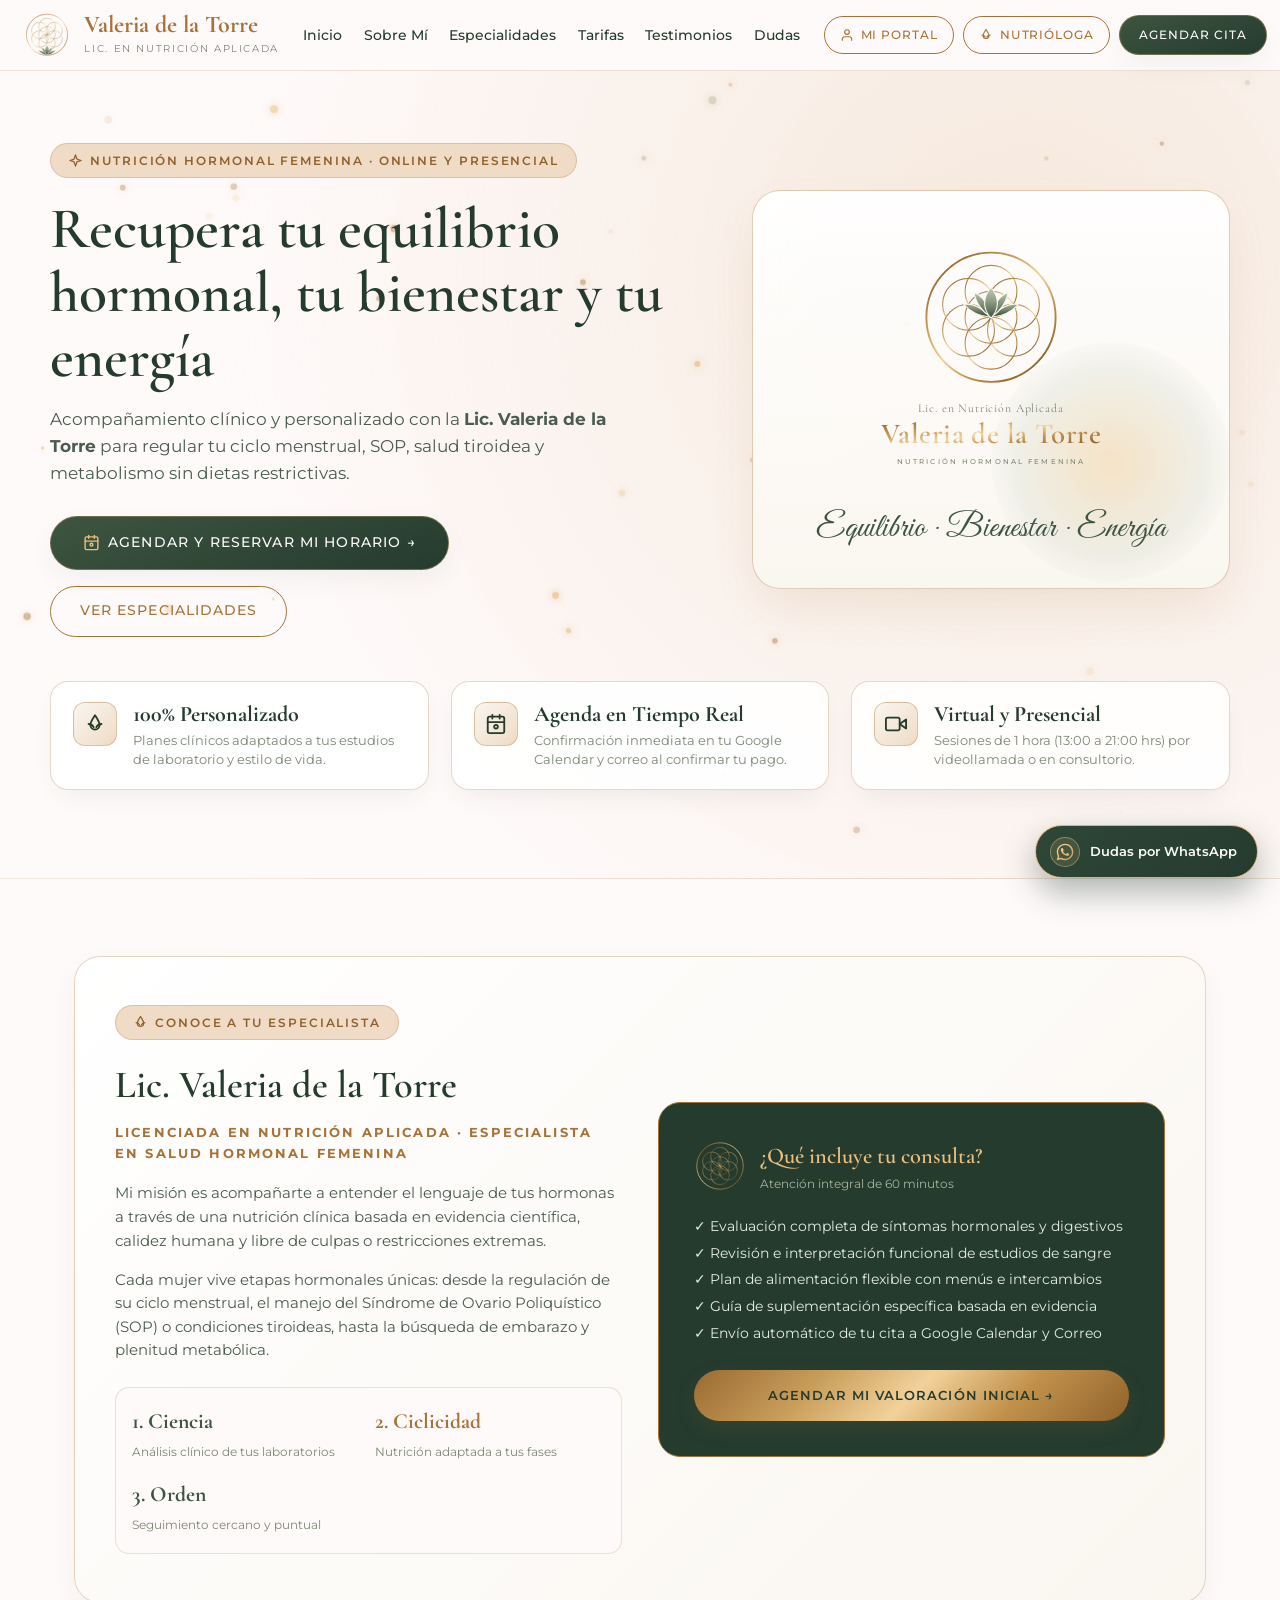
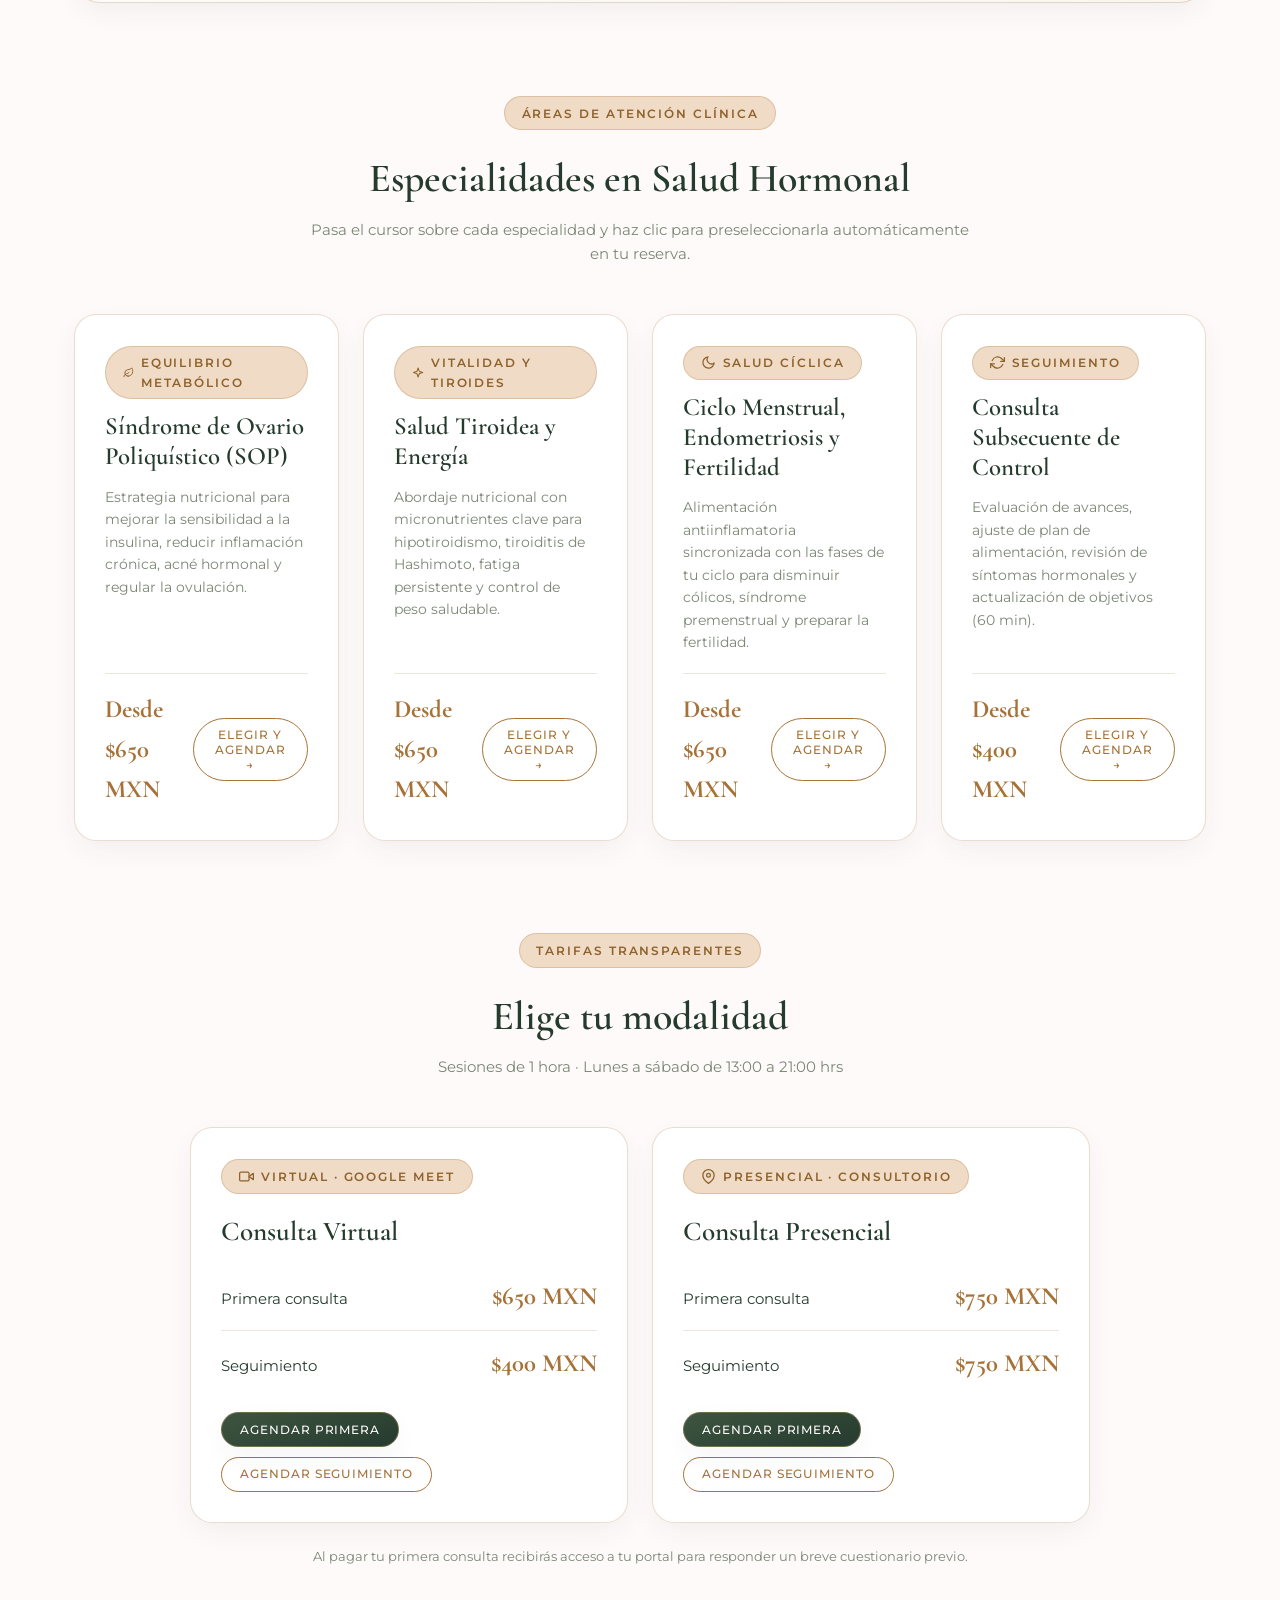
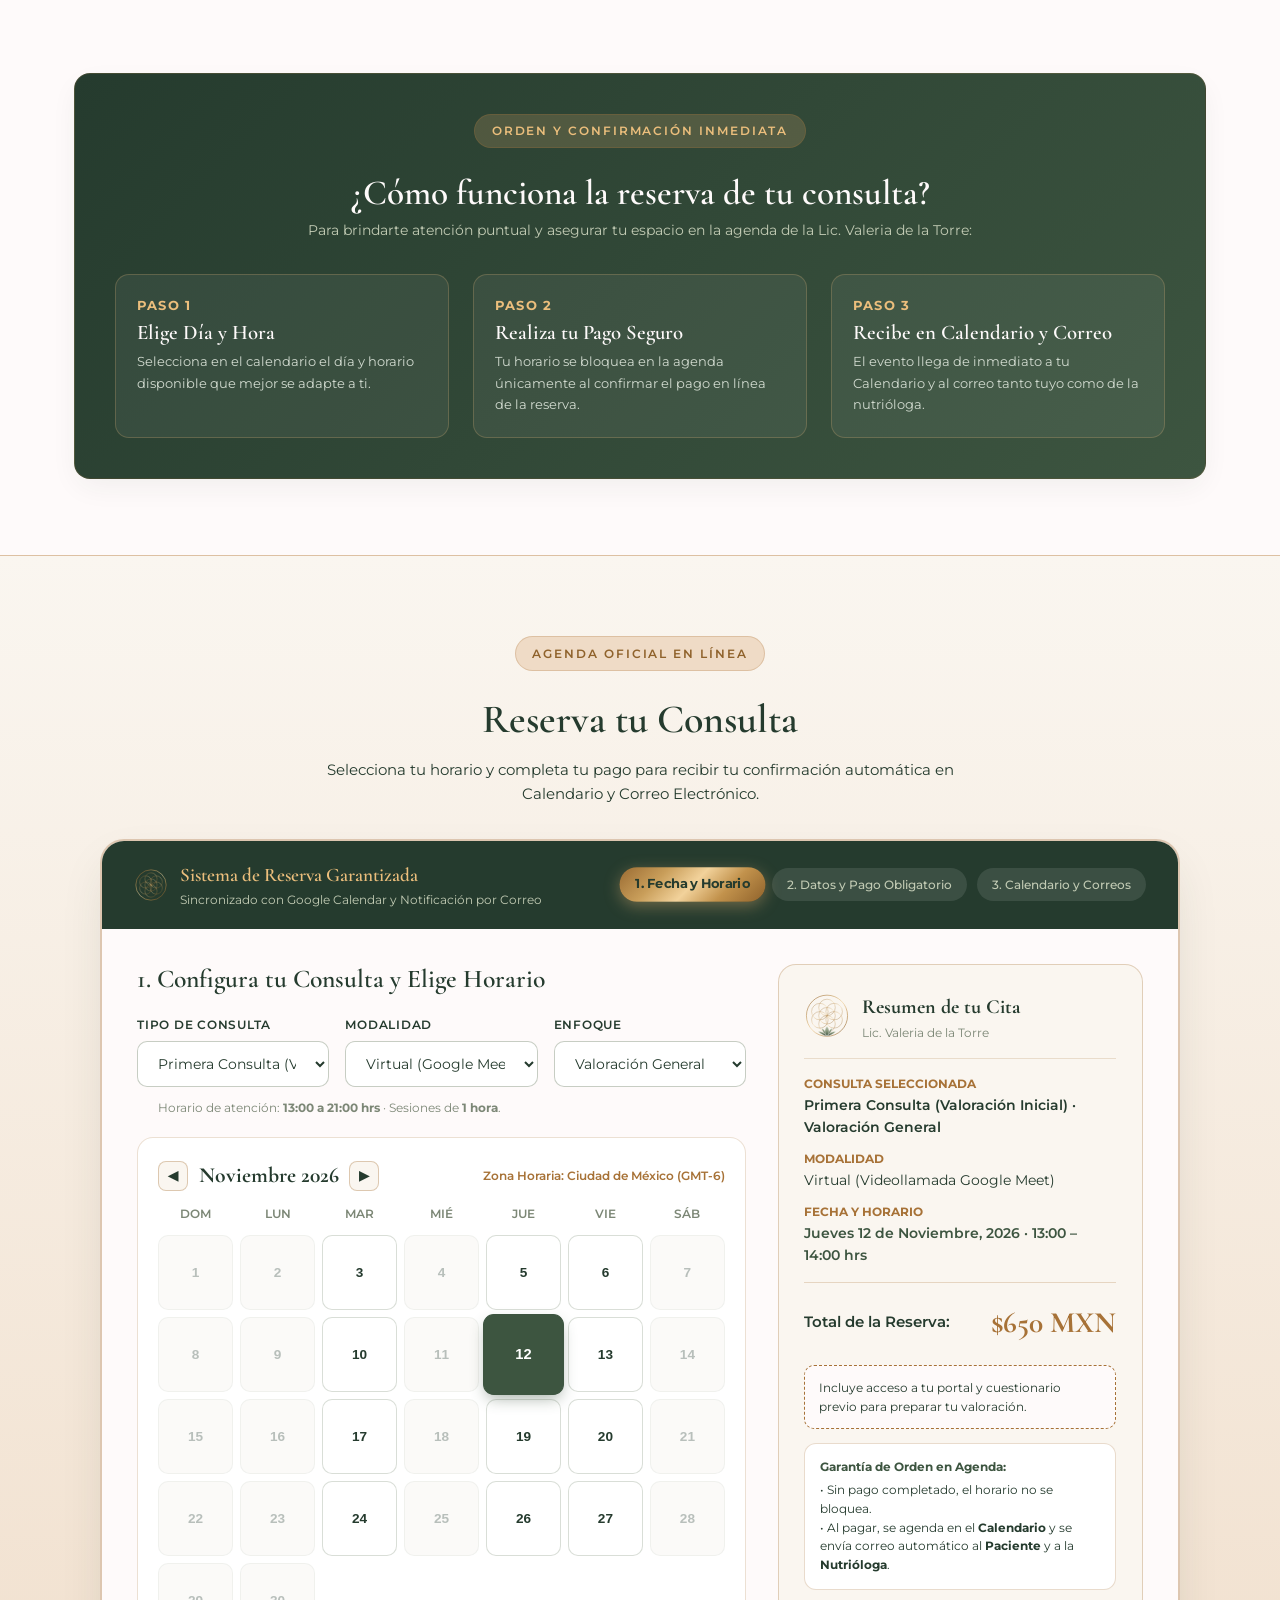
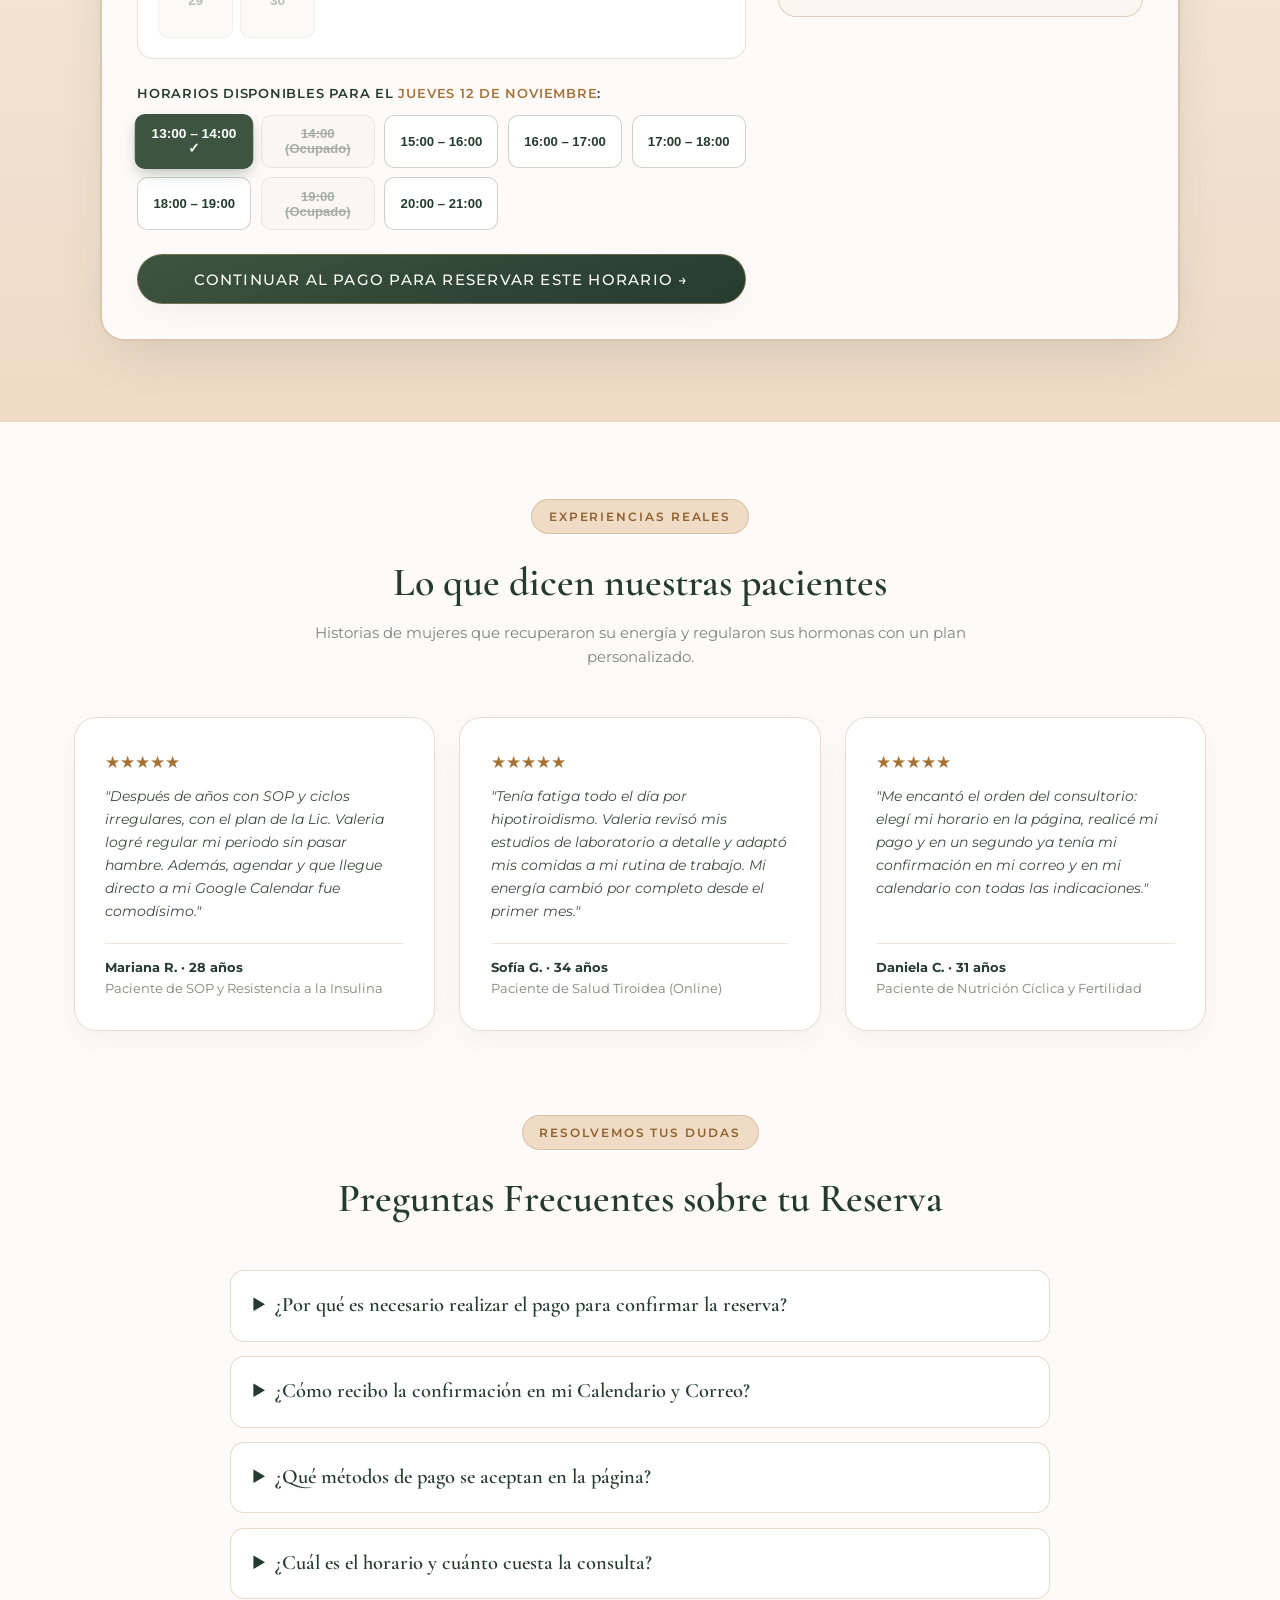
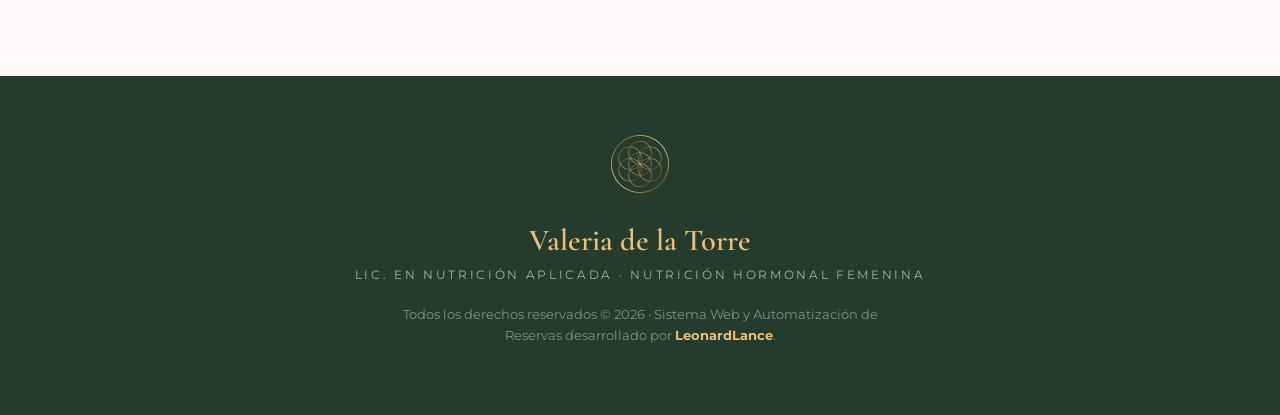
==== commit 043ffb86: "fix: escalado proporcional completo en celular mostrando todas las opciones superiores sin cortar co" ====
--- a/index.html
+++ b/index.html
@@ -3,10 +3,10 @@
 
 <head>
   <meta charset="UTF-8" />
-  <meta name="viewport" content="width=device-width, initial-scale=1.0" />
+  <meta name="viewport" content="width=1220" />
   <title>Lic. Valeria de la Torre | Nutrición Hormonal Femenina · Reservas en Línea</title>
   <link rel="icon" type="image/svg+xml" href="assets/logo/isotipo-simbolo-dorado.svg" />
-  <link rel="stylesheet" href="css/theme.css" />
+  <link rel="stylesheet" href="css/theme.css?v=20261108-7" />
   <style>
     * {
       box-sizing: border-box;
@@ -287,12 +287,6 @@
       width: 100%;
     }
 
-    @media (max-width: 860px) {
-      .nav-links {
-        display: none;
-      }
-    }
-
     /* ---------------- HERO SECTION CON CANVAS DE POLVO DORADO ---------------- */
     .hero {
       position: relative;
@@ -320,13 +314,6 @@
       grid-template-columns: 1.15fr 0.85fr;
       gap: 3.5rem;
       align-items: center;
-    }
-
-    @media (max-width: 900px) {
-      .hero-grid {
-        grid-template-columns: 1fr;
-        text-align: center;
-      }
     }
 
     .pill-tag {
@@ -358,24 +345,11 @@
       max-width: 580px;
     }
 
-    @media (max-width: 900px) {
-      .hero-lead {
-        margin-left: auto;
-        margin-right: auto;
-      }
-    }
-
     .hero-actions {
       display: flex;
       flex-wrap: wrap;
       gap: 1rem;
       align-items: center;
-    }
-
-    @media (max-width: 900px) {
-      .hero-actions {
-        justify-content: center;
-      }
     }
 
     .hero-card-visual {
@@ -409,12 +383,6 @@
       display: grid;
       grid-template-columns: repeat(3, 1fr);
       gap: 1.35rem;
-    }
-
-    @media (max-width: 860px) {
-      .trust-badges {
-        grid-template-columns: 1fr;
-      }
     }
 
     .trust-item {
@@ -596,12 +564,6 @@
       gap: 2rem;
     }
 
-    @media (max-width: 860px) {
-      .booking-grid {
-        grid-template-columns: 1fr;
-      }
-    }
-
     /* Animación de entrada de paneles de reserva */
     .panel-animate {
       animation: panelFadeSlide 0.45s cubic-bezier(0.22, 1, 0.36, 1) forwards;
@@ -781,7 +743,7 @@
       </ul>
 
       <div class="nav-actions">
-        <a href="paciente.html" class="btn-outline nav-btn-desktop"
+        <a href="paciente.html" class="btn-outline"
           style="padding: 0.52rem 0.95rem; font-size: 0.74rem; display:inline-flex; align-items:center; gap:0.4rem;">
           <svg width="14" height="14" viewBox="0 0 24 24" fill="none" stroke="currentColor" stroke-width="2"
             stroke-linecap="round" stroke-linejoin="round">
@@ -790,7 +752,7 @@
           </svg>
           <span>Mi Portal</span>
         </a>
-        <a href="nutriologa-panel.html" class="btn-outline nav-btn-desktop"
+        <a href="nutriologa-panel.html" class="btn-outline"
           style="padding: 0.52rem 0.95rem; font-size: 0.74rem; display:inline-flex; align-items:center; gap:0.4rem;">
           <svg width="14" height="14" viewBox="0 0 24 24" fill="none" stroke="currentColor" stroke-width="2"
             stroke-linecap="round" stroke-linejoin="round">
@@ -802,35 +764,6 @@
         </a>
         <a href="#reservar" class="btn-primary" style="padding: 0.58rem 1.2rem; font-size: 0.76rem;">
           Agendar Cita
-        </a>
-        <button type="button" id="mobile-menu-btn" class="mobile-menu-btn" aria-label="Abrir menú de navegación"
-          onclick="document.getElementById('mobile-nav-drawer').classList.toggle('open')">
-          <svg width="20" height="20" viewBox="0 0 24 24" fill="none" stroke="currentColor" stroke-width="2.2"
-            stroke-linecap="round" stroke-linejoin="round">
-            <line x1="3" y1="6" x2="21" y2="6" />
-            <line x1="3" y1="12" x2="21" y2="12" />
-            <line x1="3" y1="18" x2="21" y2="18" />
-          </svg>
-        </button>
-      </div>
-    </div>
-
-    <!-- Menú Desplegable para Celular -->
-    <div id="mobile-nav-drawer" class="mobile-nav-drawer">
-      <ul class="mobile-nav-list" onclick="document.getElementById('mobile-nav-drawer').classList.remove('open')">
-        <li><a href="#inicio">Inicio</a></li>
-        <li><a href="#sobre-mi">Sobre Mí</a></li>
-        <li id="nav-item-especialidades-mobile"><a href="#especialidades">Especialidades</a></li>
-        <li><a href="#tarifas">Tarifas</a></li>
-        <li><a href="#testimonios">Testimonios</a></li>
-        <li><a href="#faq">Preguntas Frecuentes</a></li>
-      </ul>
-      <div class="mobile-nav-actions">
-        <a href="paciente.html" class="btn-outline" style="padding: 0.6rem 0.9rem; font-size: 0.75rem; justify-content: center;">
-          Mi Portal Paciente
-        </a>
-        <a href="nutriologa-panel.html" class="btn-outline" style="padding: 0.6rem 0.9rem; font-size: 0.75rem; justify-content: center;">
-          Panel Nutrióloga
         </a>
       </div>
     </div>
@@ -1732,8 +1665,8 @@
     </p>
   </footer>
 
-  <script src="js/store.js?v=20261108-6"></script>
-  <script src="js/app.js?v=20261108-6"></script>
+  <script src="js/store.js?v=20261108-7"></script>
+  <script src="js/app.js?v=20261108-7"></script>
 </body>
 
 </html>
--- a/css/theme.css
+++ b/css/theme.css
@@ -174,66 +174,11 @@
 }
 
 /* ==========================================================================
-   SISTEMA RESPONSIVO INTEGRAL PARA FORMATO CELULAR Y TABLET (TODAS LAS VISTAS)
+   ESCALADO PROPORCIONAL COMPLETO PARA CELULAR Y ESCRITORIO
+   Mantiene todas las opciones superiores visibles y la composición completa
+   en pantalla sin ocultar menús ni partir las secciones en bloques sueltos.
    ========================================================================== */
 
-/* Menú Hamburguesa Móvil (Página Principal) */
-.mobile-menu-btn {
-  display: none;
-  width: 40px;
-  height: 40px;
-  border-radius: 10px;
-  border: 1.5px solid var(--color-gold);
-  background: #FAF6F0;
-  color: var(--color-forest);
-  align-items: center;
-  justify-content: center;
-  cursor: pointer;
-  padding: 0;
-  flex-shrink: 0;
-}
-
-.mobile-nav-drawer {
-  display: none;
-  background: rgba(254, 250, 250, 0.98);
-  border-top: 1px solid rgba(167, 114, 55, 0.22);
-  border-bottom: 2px solid var(--color-gold);
-  padding: 1rem 1.25rem 1.35rem;
-  box-shadow: 0 18px 36px rgba(37, 59, 46, 0.14);
-}
-
-.mobile-nav-drawer.open {
-  display: block;
-}
-
-.mobile-nav-list {
-  list-style: none;
-  margin: 0 0 0.9rem 0;
-  padding: 0;
-  display: grid;
-  grid-template-columns: 1fr 1fr;
-  gap: 0.5rem;
-}
-
-.mobile-nav-list a {
-  display: block;
-  padding: 0.62rem 0.85rem;
-  border-radius: 10px;
-  background: #FAF6F0;
-  border: 1px solid rgba(167, 114, 55, 0.22);
-  color: var(--color-forest);
-  text-decoration: none;
-  font-size: 0.82rem;
-  font-weight: 600;
-}
-
-.mobile-nav-actions {
-  display: grid;
-  grid-template-columns: 1fr 1fr;
-  gap: 0.55rem;
-}
-
-/* Grids Responsivos del Panel de Nutrióloga */
 .spec-editor-grid {
   display: grid;
   grid-template-columns: 1fr 0.9fr 1.35fr 0.75fr 0.75fr auto;
@@ -265,251 +210,3 @@
   gap: 0.75rem;
   margin-bottom: 1.2rem;
 }
-
-@media (max-width: 1024px) {
-  .spec-editor-grid {
-    grid-template-columns: 1fr 1fr;
-  }
-}
-
-@media (max-width: 960px) {
-  .nav-links {
-    display: none !important;
-  }
-  .nav-actions .nav-btn-desktop {
-    display: none !important;
-  }
-  .mobile-menu-btn {
-    display: inline-flex;
-  }
-}
-
-@media (max-width: 768px) {
-  html, body {
-    overflow-x: hidden;
-  }
-
-  /* Botones base en móvil */
-  .btn-primary, .btn-gold, .btn-outline {
-    padding: 0.78rem 1.25rem;
-    font-size: 0.82rem;
-  }
-
-  .card-brand {
-    padding: 1.35rem !important;
-  }
-
-  /* Navbar y Hero (index.html) */
-  .nav-container {
-    padding: 0.65rem 1rem !important;
-  }
-  .nav-brand img {
-    height: 40px !important;
-    width: 40px !important;
-  }
-  .nav-brand-title {
-    font-size: 1.16rem !important;
-  }
-  .nav-brand-sub {
-    font-size: 0.56rem !important;
-    letter-spacing: 0.12em !important;
-  }
-  .hero {
-    padding: 2.3rem 1rem 3rem !important;
-  }
-  .hero-grid {
-    gap: 1.8rem !important;
-  }
-  .hero h1 {
-    font-size: 2.05rem !important;
-  }
-  .hero-lead {
-    font-size: 0.93rem !important;
-  }
-  .hero-actions {
-    flex-direction: column;
-    width: 100%;
-  }
-  .hero-actions a {
-    width: 100%;
-    justify-content: center;
-  }
-  .hero-card-visual {
-    padding: 1.5rem 1.1rem 1.3rem !important;
-    border-radius: 22px !important;
-  }
-  .trust-badges {
-    grid-template-columns: 1fr !important;
-    margin-top: 1.7rem !important;
-    gap: 0.85rem !important;
-  }
-  .section-wrap {
-    padding: 2.8rem 1rem !important;
-  }
-  .section-header h2 {
-    font-size: 1.95rem !important;
-  }
-  .spec-grid {
-    grid-template-columns: 1fr !important;
-  }
-
-  /* Motor de Reserva y Calendario (index.html) */
-  .booking-section {
-    padding: 2.2rem 0.75rem 3.5rem !important;
-  }
-  .booking-shell {
-    border-radius: 20px !important;
-  }
-  .booking-topbar {
-    padding: 1rem 1.1rem !important;
-    flex-direction: column;
-    align-items: flex-start !important;
-  }
-  .step-pills {
-    width: 100%;
-    overflow-x: auto;
-    flex-wrap: nowrap !important;
-    padding-bottom: 0.25rem;
-    -webkit-overflow-scrolling: touch;
-  }
-  .step-pill {
-    white-space: nowrap;
-    flex-shrink: 0;
-  }
-  .booking-body {
-    padding: 1.2rem 1rem !important;
-  }
-  .cal-grid {
-    gap: 0.28rem !important;
-  }
-  .cal-day {
-    font-size: 0.78rem !important;
-    border-radius: 8px !important;
-  }
-  .time-slots-grid {
-    grid-template-columns: repeat(2, 1fr) !important;
-  }
-  .summary-panel {
-    padding: 1.25rem !important;
-  }
-
-  /* Botón flotante de WhatsApp compacto en celular */
-  #whatsapp-floating-btn {
-    bottom: 14px !important;
-    right: 14px !important;
-    padding: 0.5rem 0.95rem 0.5rem 0.65rem !important;
-    font-size: 0.75rem !important;
-  }
-
-  /* Panel de la Nutrióloga (nutriologa-panel.html) */
-  .admin-header {
-    padding: 0.85rem 1rem !important;
-  }
-  .admin-container {
-    padding: 1.2rem 0.9rem 3rem !important;
-  }
-  .kpi-grid {
-    grid-template-columns: 1fr 1fr !important;
-    gap: 0.75rem !important;
-  }
-  .kpi-card {
-    padding: 1rem !important;
-  }
-  .kpi-value {
-    font-size: 1.65rem !important;
-  }
-  .tabs-bar {
-    flex-wrap: nowrap !important;
-    overflow-x: auto;
-    -webkit-overflow-scrolling: touch;
-    justify-content: flex-start;
-    padding: 0.45rem !important;
-  }
-  .tab-btn {
-    flex: 0 0 auto !important;
-    min-width: max-content !important;
-    padding: 0.7rem 0.95rem !important;
-    font-size: 0.78rem !important;
-  }
-  .panel-card {
-    padding: 1.15rem 1rem !important;
-    border-radius: 16px !important;
-  }
-  .panel-title {
-    font-size: 1.3rem !important;
-  }
-  .clients-grid {
-    grid-template-columns: 1fr !important;
-  }
-  .spec-editor-grid,
-  .modal-cal-split {
-    grid-template-columns: 1fr !important;
-  }
-  .slot-toggle-grid {
-    grid-template-columns: 1fr 1fr !important;
-    gap: 0.45rem !important;
-  }
-  .slot-toggle {
-    padding: 0.55rem 0.65rem !important;
-    font-size: 0.76rem !important;
-  }
-  .modal-backdrop {
-    padding: 0.65rem !important;
-  }
-  .modal-box {
-    padding: 1.15rem 1rem !important;
-    max-height: 92vh !important;
-    border-radius: 16px !important;
-  }
-  .admin-login-card {
-    padding: 1.5rem 1.2rem !important;
-  }
-  .q-kpi-3col {
-    grid-template-columns: 1fr !important;
-  }
-
-  /* Portal del Paciente (paciente.html) */
-  .topbar {
-    padding: 0.75rem 1rem !important;
-  }
-  .wrap {
-    padding: 1.5rem 0.9rem 3rem !important;
-  }
-  .card {
-    padding: 1.3rem 1.1rem !important;
-    border-radius: 18px !important;
-  }
-  .scale {
-    grid-template-columns: repeat(5, 1fr) !important;
-  }
-  .appt {
-    flex-direction: column;
-    align-items: flex-start !important;
-  }
-  .appt > div {
-    text-align: left !important;
-    width: 100%;
-  }
-}
-
-@media (max-width: 480px) {
-  .kpi-grid {
-    grid-template-columns: 1fr !important;
-  }
-  .slot-toggle-grid {
-    grid-template-columns: 1fr !important;
-  }
-  .donut-card-grid {
-    grid-template-columns: 1fr !important;
-    justify-items: center;
-    text-align: center;
-  }
-  .mobile-nav-list,
-  .mobile-nav-actions {
-    grid-template-columns: 1fr !important;
-  }
-  .nav-actions .btn-primary {
-    padding: 0.48rem 0.82rem !important;
-    font-size: 0.7rem !important;
-  }
-}
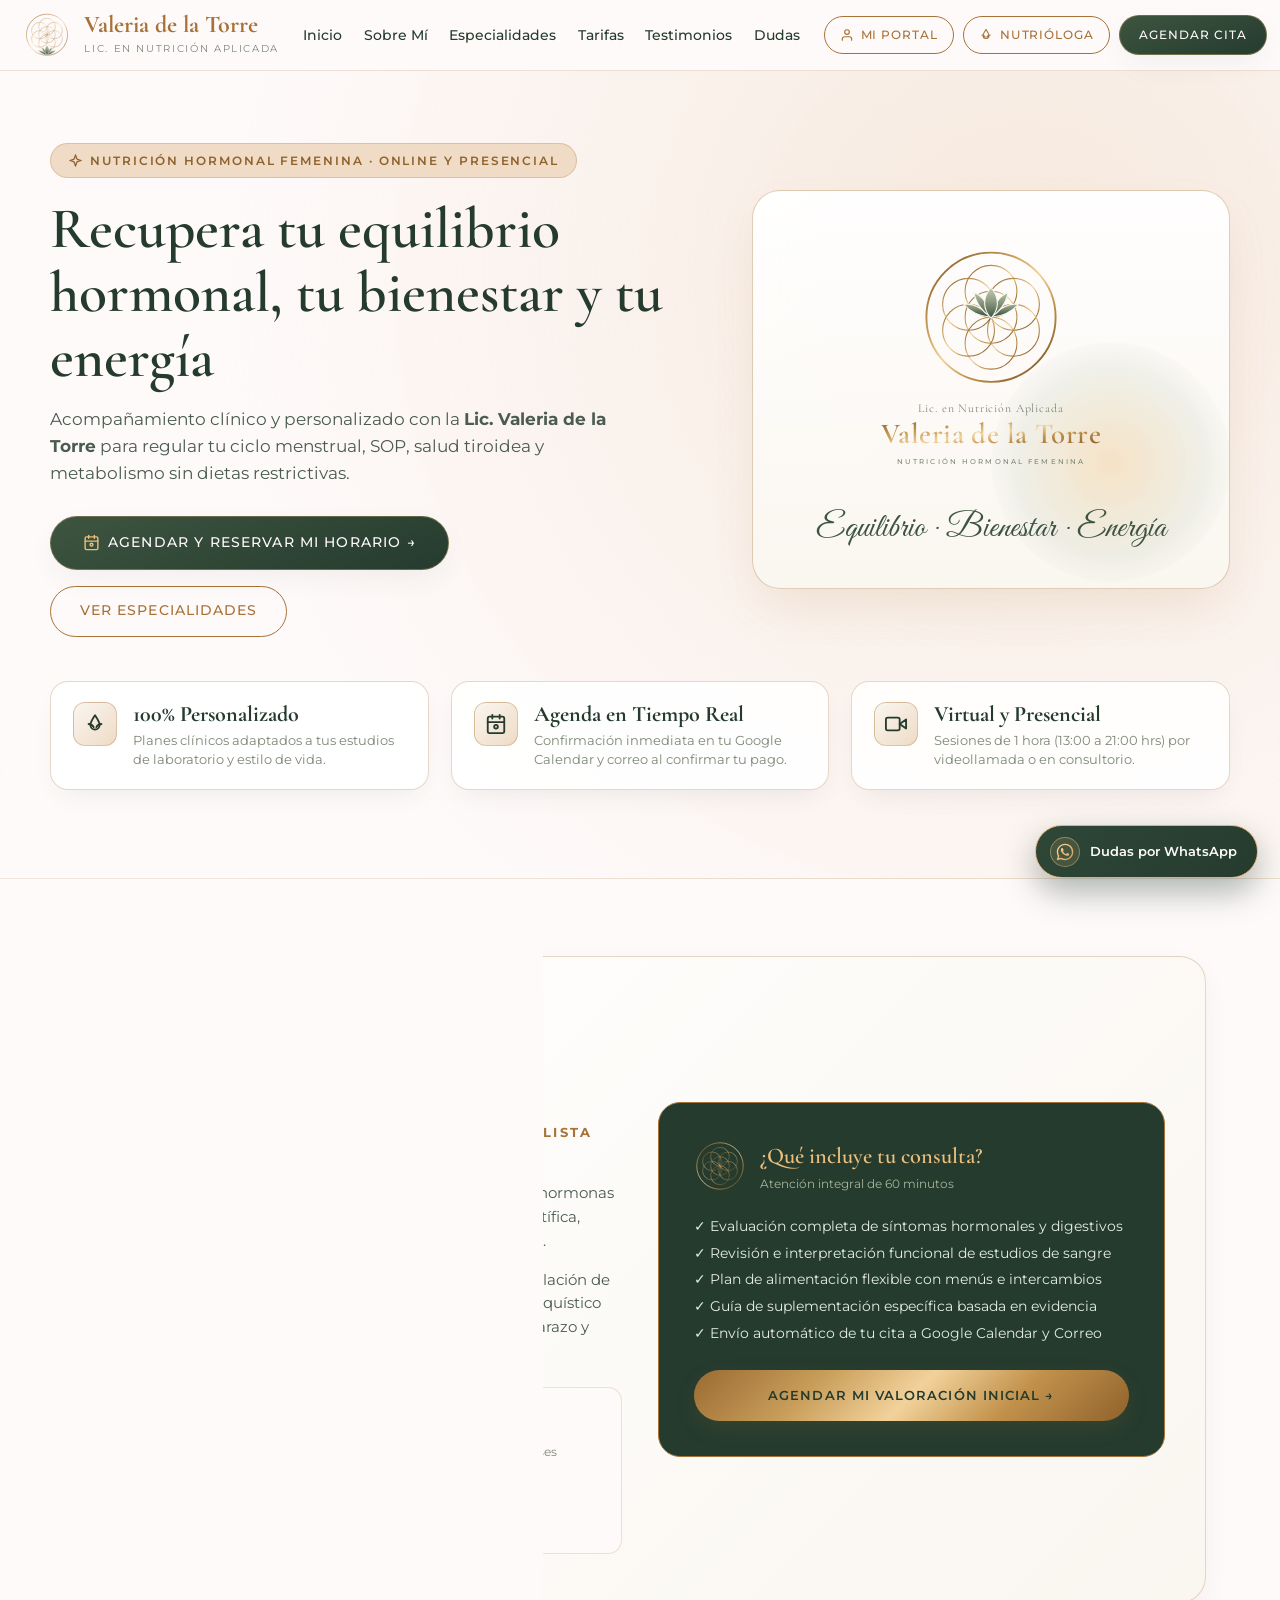
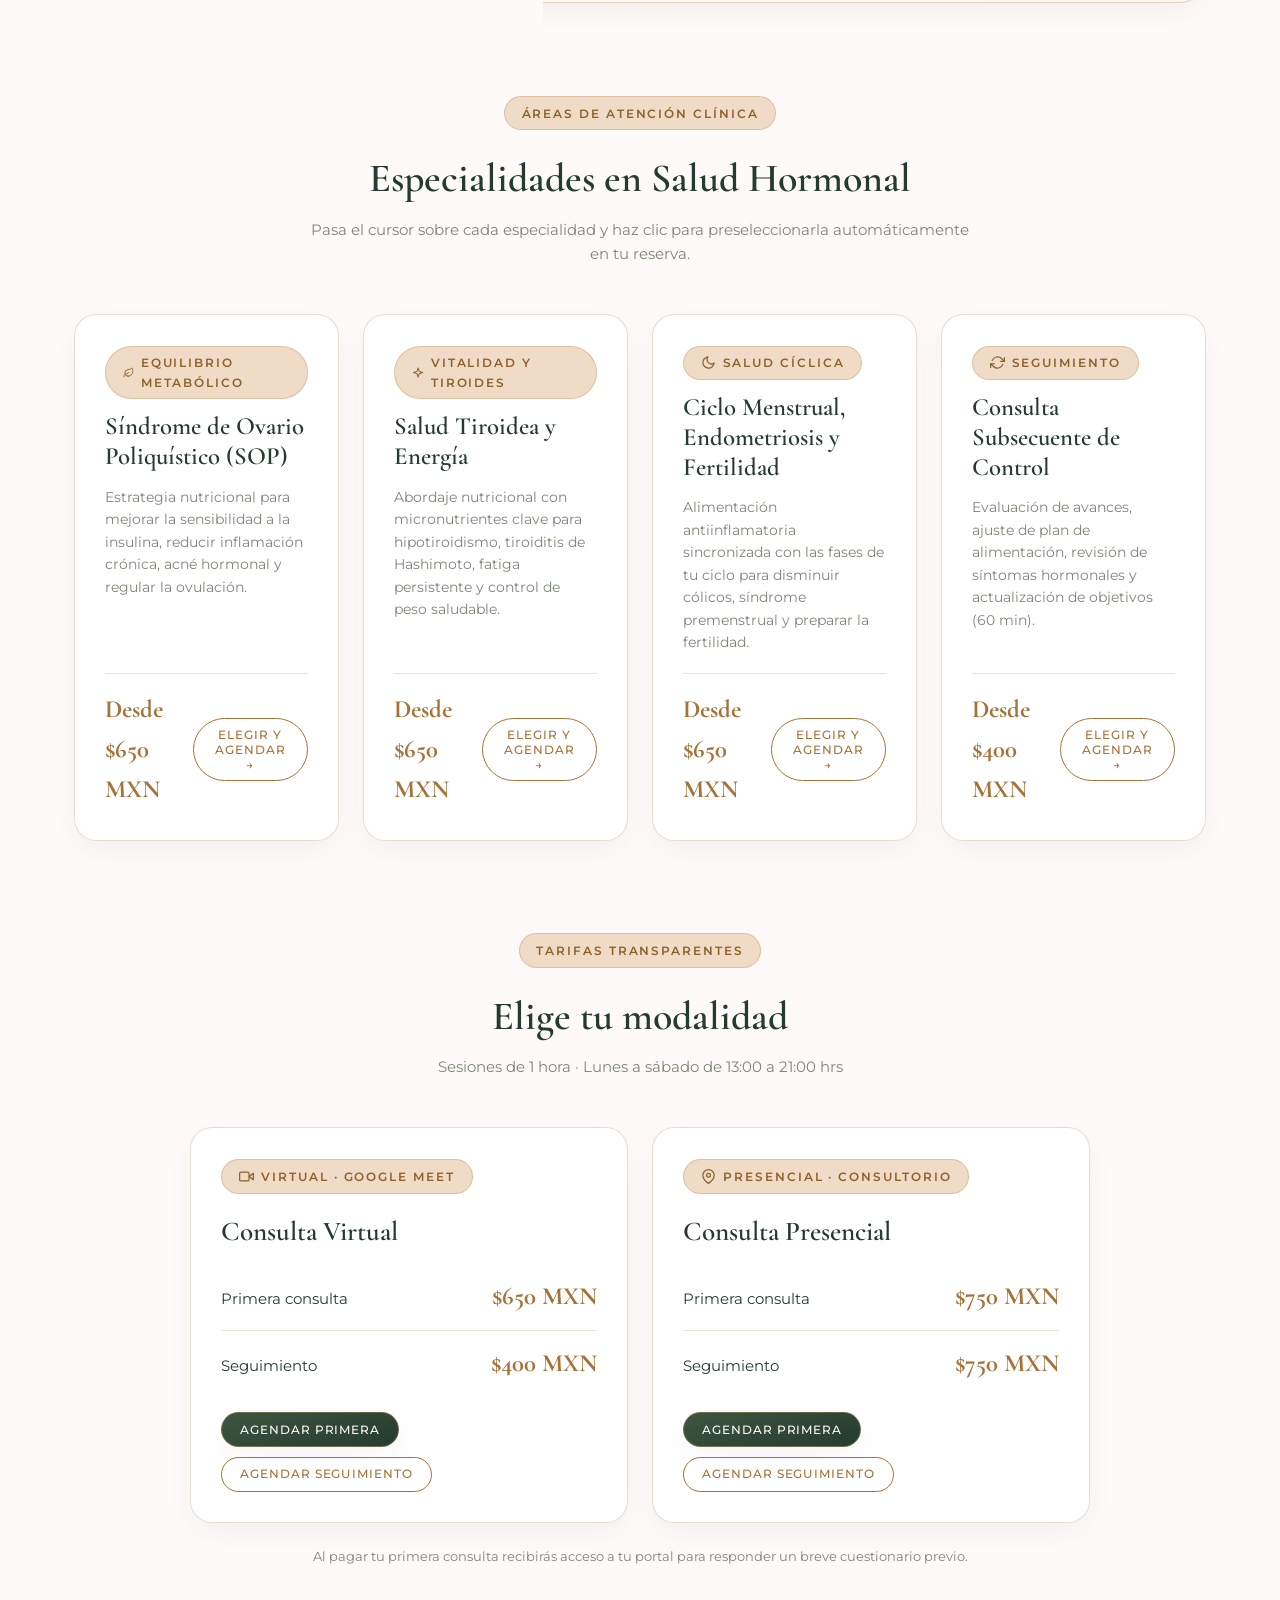
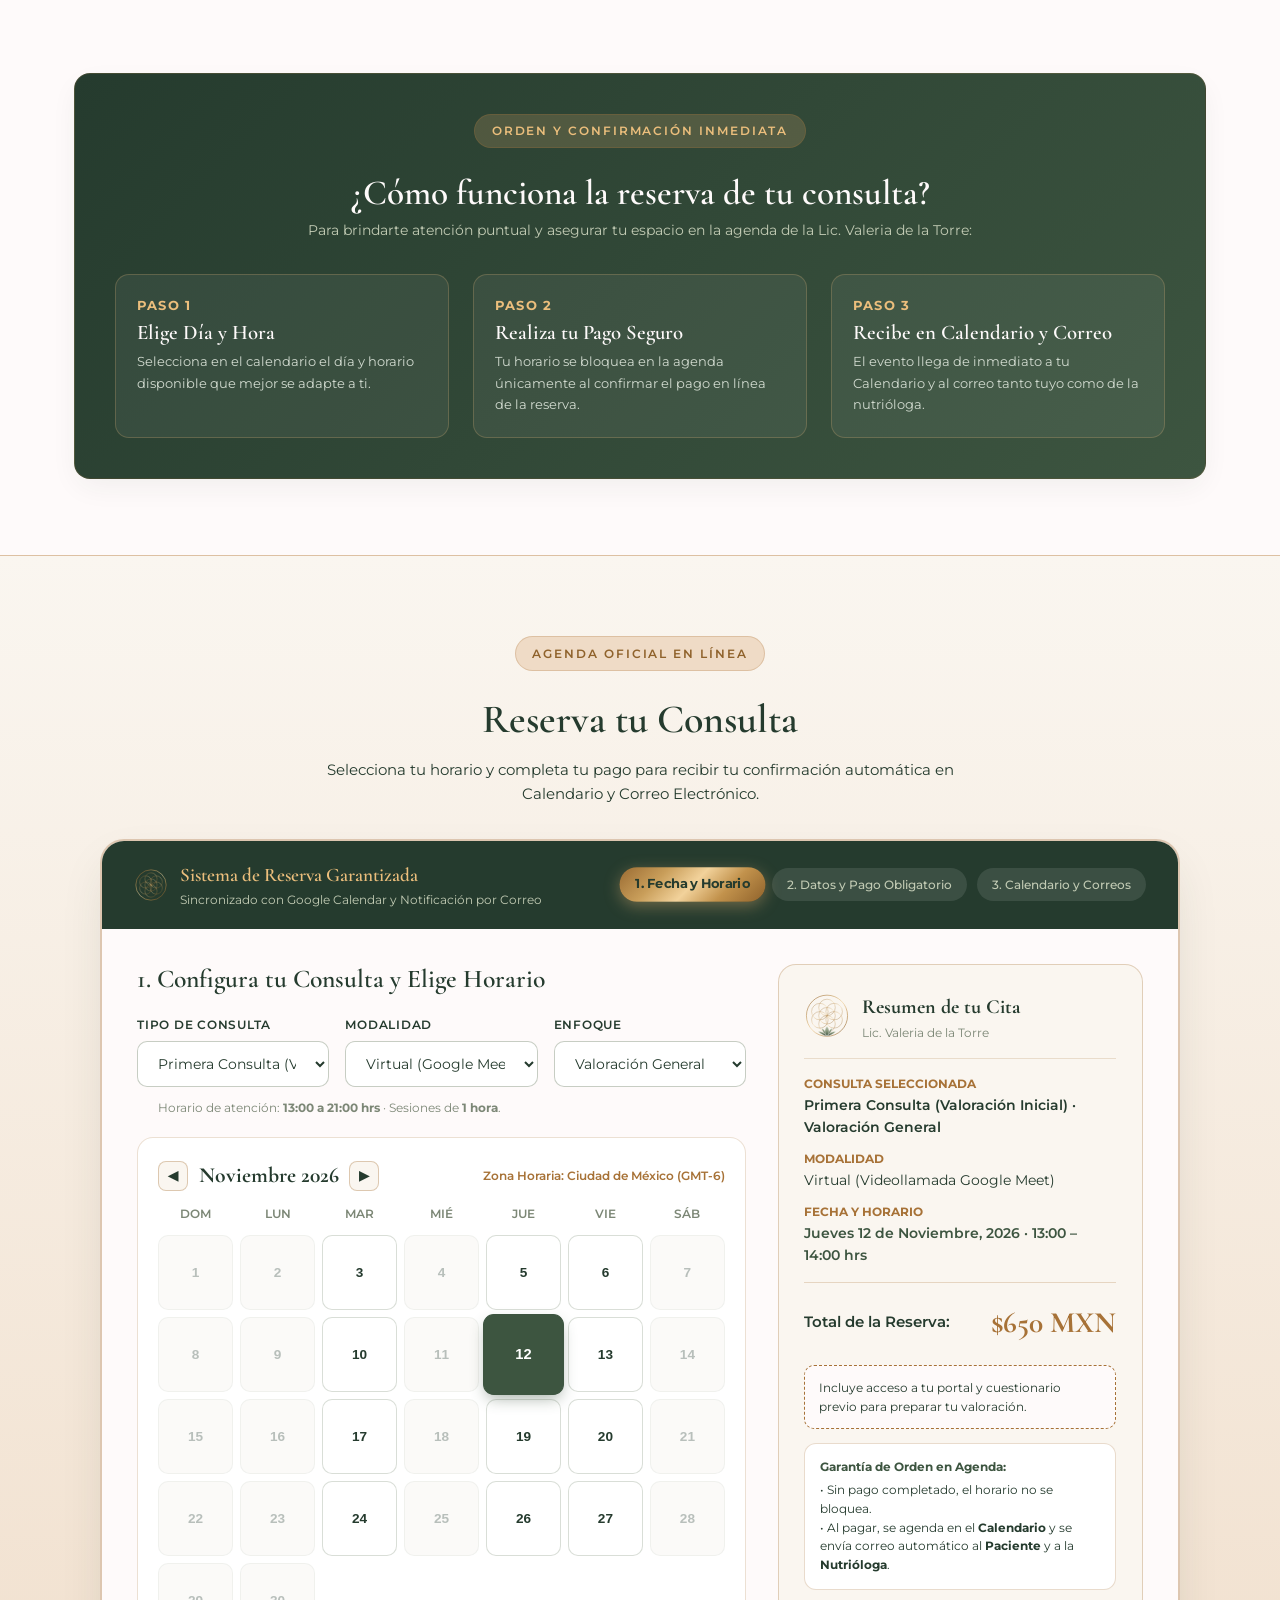
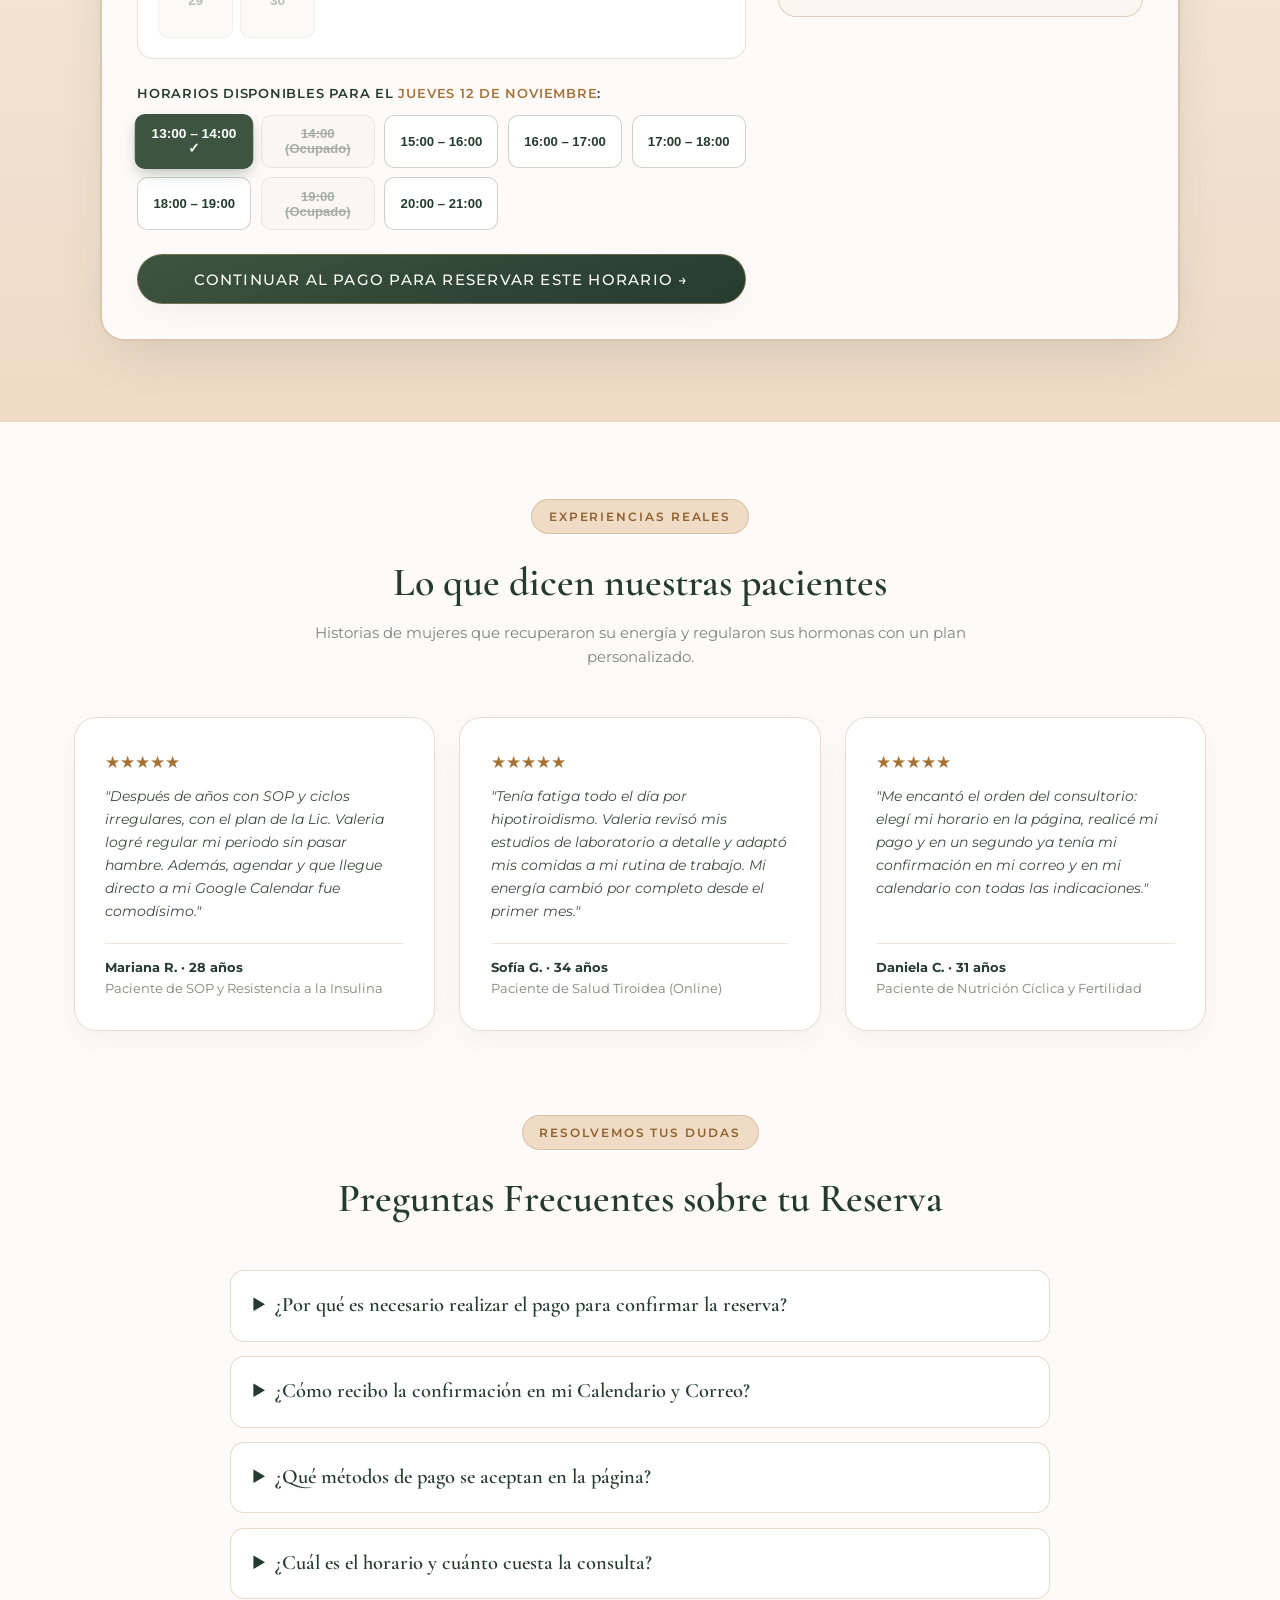
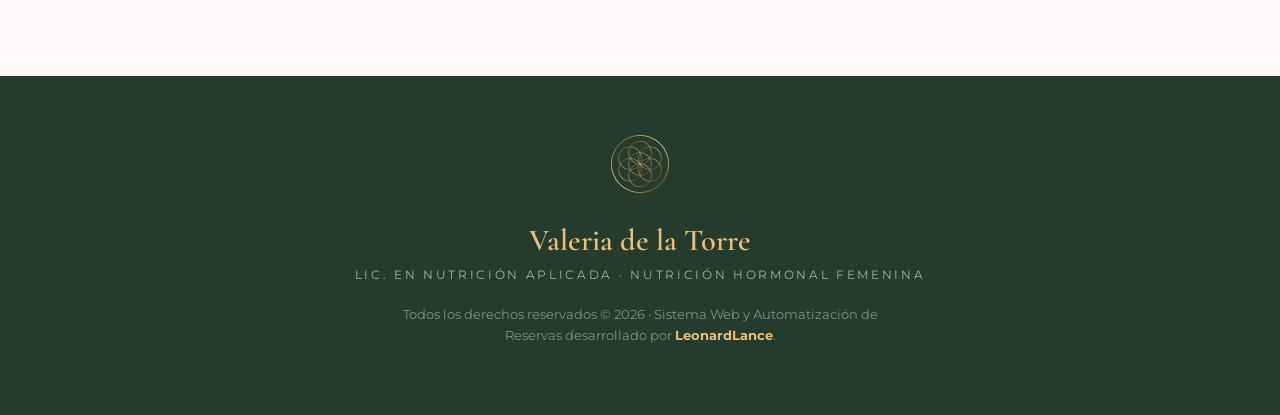
==== commit 418536a2: "fix: formato celular nativo con todas las opciones superiores visibles sin necesitar zoom" ====
--- a/index.html
+++ b/index.html
@@ -3,10 +3,10 @@
 
 <head>
   <meta charset="UTF-8" />
-  <meta name="viewport" content="width=1220" />
+  <meta name="viewport" content="width=device-width, initial-scale=1.0" />
   <title>Lic. Valeria de la Torre | Nutrición Hormonal Femenina · Reservas en Línea</title>
   <link rel="icon" type="image/svg+xml" href="assets/logo/isotipo-simbolo-dorado.svg" />
-  <link rel="stylesheet" href="css/theme.css?v=20261108-7" />
+  <link rel="stylesheet" href="css/theme.css?v=20261108-8" />
   <style>
     * {
       box-sizing: border-box;
@@ -1037,7 +1037,7 @@
     </div>
 
     <div
-      style="display: grid; grid-template-columns: repeat(auto-fit, minmax(300px, 1fr)); gap: 1.5rem; max-width: 900px; margin: 0 auto;">
+      style="display: grid; grid-template-columns: repeat(auto-fit, minmax(250px, 1fr)); gap: 1.5rem; max-width: 900px; margin: 0 auto;">
       <div class="spec-card tilt-card price-card reveal-up" data-track="Tarifa Virtual">
         <div>
           <span class="pill-tag" style="display:inline-flex; align-items:center; gap:0.45rem;">
@@ -1436,7 +1436,7 @@
           </div>
 
           <div
-            style="display: grid; grid-template-columns: repeat(auto-fit, minmax(300px, 1fr)); gap: 1.25rem; margin-bottom: 1.5rem;">
+            style="display: grid; grid-template-columns: repeat(auto-fit, minmax(250px, 1fr)); gap: 1.25rem; margin-bottom: 1.5rem;">
             <!-- Correo 1: Paciente -->
             <div class="email-preview-card">
               <div
@@ -1665,8 +1665,8 @@
     </p>
   </footer>
 
-  <script src="js/store.js?v=20261108-7"></script>
-  <script src="js/app.js?v=20261108-7"></script>
+  <script src="js/store.js?v=20261108-8"></script>
+  <script src="js/app.js?v=20261108-8"></script>
 </body>
 
 </html>
--- a/css/theme.css
+++ b/css/theme.css
@@ -174,9 +174,9 @@
 }
 
 /* ==========================================================================
-   ESCALADO PROPORCIONAL COMPLETO PARA CELULAR Y ESCRITORIO
-   Mantiene todas las opciones superiores visibles y la composición completa
-   en pantalla sin ocultar menús ni partir las secciones en bloques sueltos.
+   FORMATO CELULAR NATIVO (SIN NECESIDAD DE HACER ZOOM IN NI ZOOM OUT)
+   Mantiene todas las opciones de la barra superior visibles y legibles
+   a tamaño real de teléfono, ajustando todo al 100% del ancho de pantalla.
    ========================================================================== */
 
 .spec-editor-grid {
@@ -210,3 +210,351 @@
   gap: 0.75rem;
   margin-bottom: 1.2rem;
 }
+
+@media (max-width: 1024px) {
+  .spec-editor-grid {
+    grid-template-columns: 1fr 1fr;
+  }
+  .dashboard-grid,
+  .two-col-grid {
+    grid-template-columns: 1fr !important;
+  }
+}
+
+@media (max-width: 900px) {
+  html, body {
+    overflow-x: hidden;
+    width: 100%;
+    max-width: 100vw;
+  }
+
+  /* 1. BARRA SUPERIOR EN CELULAR: TODAS LAS OPCIONES VISIBLES Y LEGIBLES SIN ZOOM */
+  .navbar {
+    padding: 0.6rem 0.75rem !important;
+    position: sticky !important;
+    top: 0;
+  }
+
+  .nav-container {
+    flex-direction: column !important;
+    align-items: stretch !important;
+    gap: 0.55rem !important;
+    width: 100% !important;
+  }
+
+  .nav-brand {
+    justify-content: center !important;
+    gap: 0.65rem !important;
+  }
+
+  .nav-brand img {
+    width: 38px !important;
+    height: 38px !important;
+  }
+
+  .nav-brand-title {
+    font-size: 1.32rem !important;
+  }
+
+  .nav-brand-sub {
+    font-size: 0.6rem !important;
+    letter-spacing: 0.12em !important;
+  }
+
+  /* Opciones de menú: Inicio, Sobre Mí, Especialidades, Tarifas, Testimonios, Dudas */
+  .nav-links {
+    display: flex !important;
+    flex-wrap: wrap !important;
+    justify-content: center !important;
+    gap: 0.35rem 0.5rem !important;
+    width: 100% !important;
+    order: 2;
+    padding: 0.35rem 0 0.15rem !important;
+    border-top: 1px solid rgba(167, 114, 55, 0.16);
+  }
+
+  .nav-links li {
+    display: inline-flex;
+  }
+
+  .nav-links a {
+    font-size: 0.78rem !important;
+    font-weight: 600 !important;
+    padding: 0.3rem 0.6rem !important;
+    background: #FAF6F0;
+    border: 1px solid rgba(167, 114, 55, 0.22);
+    border-radius: 999px;
+  }
+
+  /* Los 3 botones superiores (Mi Portal, Nutrióloga, Agendar Cita) visibles a todo lo ancho */
+  .nav-actions {
+    display: grid !important;
+    grid-template-columns: repeat(3, 1fr) !important;
+    gap: 0.4rem !important;
+    width: 100% !important;
+    order: 3;
+  }
+
+  .nav-actions a {
+    width: 100% !important;
+    justify-content: center !important;
+    padding: 0.48rem 0.35rem !important;
+    font-size: 0.7rem !important;
+    letter-spacing: 0.03em !important;
+    text-align: center;
+  }
+
+  /* 2. SECCIONES Y TARJETAS EN CELULAR (LECTURA CÓMODA SIN ZOOM) */
+  .hero {
+    padding: 1.8rem 1rem 2.4rem !important;
+  }
+
+  .hero-grid {
+    grid-template-columns: 1fr !important;
+    gap: 1.5rem !important;
+    text-align: center !important;
+  }
+
+  .hero h1 {
+    font-size: 2rem !important;
+    line-height: 1.15 !important;
+  }
+
+  .hero-lead {
+    font-size: 0.94rem !important;
+    margin-left: auto !important;
+    margin-right: auto !important;
+  }
+
+  .hero-actions {
+    flex-direction: column !important;
+    width: 100% !important;
+    gap: 0.65rem !important;
+  }
+
+  .hero-actions a {
+    width: 100% !important;
+    justify-content: center !important;
+  }
+
+  .hero-card-visual {
+    padding: 1.4rem 1rem !important;
+    border-radius: 20px !important;
+    max-width: 100% !important;
+  }
+
+  .trust-badges {
+    grid-template-columns: 1fr !important;
+    gap: 0.75rem !important;
+    margin-top: 1.5rem !important;
+  }
+
+  .trust-item {
+    padding: 1rem !important;
+  }
+
+  .section-wrap {
+    padding: 2.4rem 1rem !important;
+  }
+
+  .section-header {
+    margin-bottom: 1.6rem !important;
+  }
+
+  .section-header h2 {
+    font-size: 1.85rem !important;
+  }
+
+  .sobre-mi-card {
+    padding: 1.35rem 1.1rem !important;
+    border-radius: 20px !important;
+  }
+
+  .sobre-mi-pillars {
+    grid-template-columns: 1fr !important;
+    gap: 0.55rem !important;
+  }
+
+  .spec-grid {
+    grid-template-columns: 1fr !important;
+    gap: 1rem !important;
+  }
+
+  .spec-card {
+    padding: 1.35rem !important;
+  }
+
+  /* 3. MOTOR DE RESERVAS Y CALENDARIO EN CELULAR */
+  .booking-section {
+    padding: 2rem 0.65rem 3.5rem !important;
+  }
+
+  .booking-shell {
+    border-radius: 18px !important;
+  }
+
+  .booking-topbar {
+    padding: 0.95rem 1rem !important;
+    flex-direction: column !important;
+    align-items: flex-start !important;
+  }
+
+  .step-pills {
+    display: grid !important;
+    grid-template-columns: 1fr !important;
+    width: 100% !important;
+    gap: 0.35rem !important;
+  }
+
+  .step-pill {
+    text-align: center;
+    width: 100%;
+  }
+
+  .booking-body {
+    padding: 1.1rem 0.9rem !important;
+  }
+
+  .booking-grid {
+    grid-template-columns: 1fr !important;
+    gap: 1.35rem !important;
+  }
+
+  .cal-grid {
+    gap: 0.25rem !important;
+  }
+
+  .cal-day {
+    font-size: 0.8rem !important;
+    border-radius: 8px !important;
+  }
+
+  .time-slots-grid {
+    grid-template-columns: repeat(2, 1fr) !important;
+  }
+
+  .summary-panel {
+    padding: 1.2rem !important;
+  }
+
+  /* Botón flotante de WhatsApp cómodo en celular */
+  #whatsapp-floating-btn {
+    bottom: 14px !important;
+    right: 14px !important;
+    padding: 0.5rem 0.95rem 0.5rem 0.65rem !important;
+    font-size: 0.76rem !important;
+  }
+
+  /* 4. PANEL DE LA NUTRIÓLOGA EN CELULAR: LAS 5 PESTAÑAS VISIBLES DE UN VISTAZO */
+  .admin-header {
+    padding: 0.8rem 0.9rem !important;
+  }
+
+  .admin-header-inner {
+    flex-direction: column !important;
+    align-items: stretch !important;
+    gap: 0.65rem !important;
+  }
+
+  .admin-container {
+    padding: 1rem 0.75rem 3rem !important;
+  }
+
+  .kpi-grid {
+    grid-template-columns: 1fr 1fr !important;
+    gap: 0.65rem !important;
+  }
+
+  .kpi-card {
+    padding: 0.95rem !important;
+  }
+
+  .kpi-value {
+    font-size: 1.55rem !important;
+  }
+
+  .tabs-bar {
+    display: grid !important;
+    grid-template-columns: 1fr 1fr !important;
+    gap: 0.4rem !important;
+    padding: 0.45rem !important;
+  }
+
+  .tab-btn {
+    min-width: 0 !important;
+    width: 100% !important;
+    padding: 0.65rem 0.5rem !important;
+    font-size: 0.75rem !important;
+  }
+
+  .tab-btn:last-child {
+    grid-column: 1 / -1;
+  }
+
+  .panel-card {
+    padding: 1.1rem 0.9rem !important;
+    border-radius: 16px !important;
+  }
+
+  .panel-title {
+    font-size: 1.3rem !important;
+  }
+
+  .clients-grid,
+  .spec-editor-grid,
+  .modal-cal-split,
+  .q-kpi-3col {
+    grid-template-columns: 1fr !important;
+  }
+
+  .donut-card-grid {
+    grid-template-columns: 1fr !important;
+    justify-items: center;
+  }
+
+  .modal-backdrop {
+    padding: 0.5rem !important;
+  }
+
+  .modal-box {
+    padding: 1.1rem 0.9rem !important;
+    max-height: 92vh !important;
+  }
+
+  /* 5. PORTAL DEL PACIENTE EN CELULAR */
+  .topbar {
+    padding: 0.7rem 0.9rem !important;
+  }
+
+  .wrap {
+    padding: 1.25rem 0.8rem 3rem !important;
+  }
+
+  .card {
+    padding: 1.25rem 1rem !important;
+    border-radius: 18px !important;
+  }
+
+  .scale {
+    grid-template-columns: repeat(5, 1fr) !important;
+  }
+
+  .appt {
+    flex-direction: column !important;
+    align-items: flex-start !important;
+  }
+
+  .appt > div {
+    text-align: left !important;
+    width: 100%;
+  }
+}
+
+@media (max-width: 420px) {
+  .kpi-grid {
+    grid-template-columns: 1fr !important;
+  }
+  .slot-toggle-grid {
+    grid-template-columns: 1fr !important;
+  }
+}
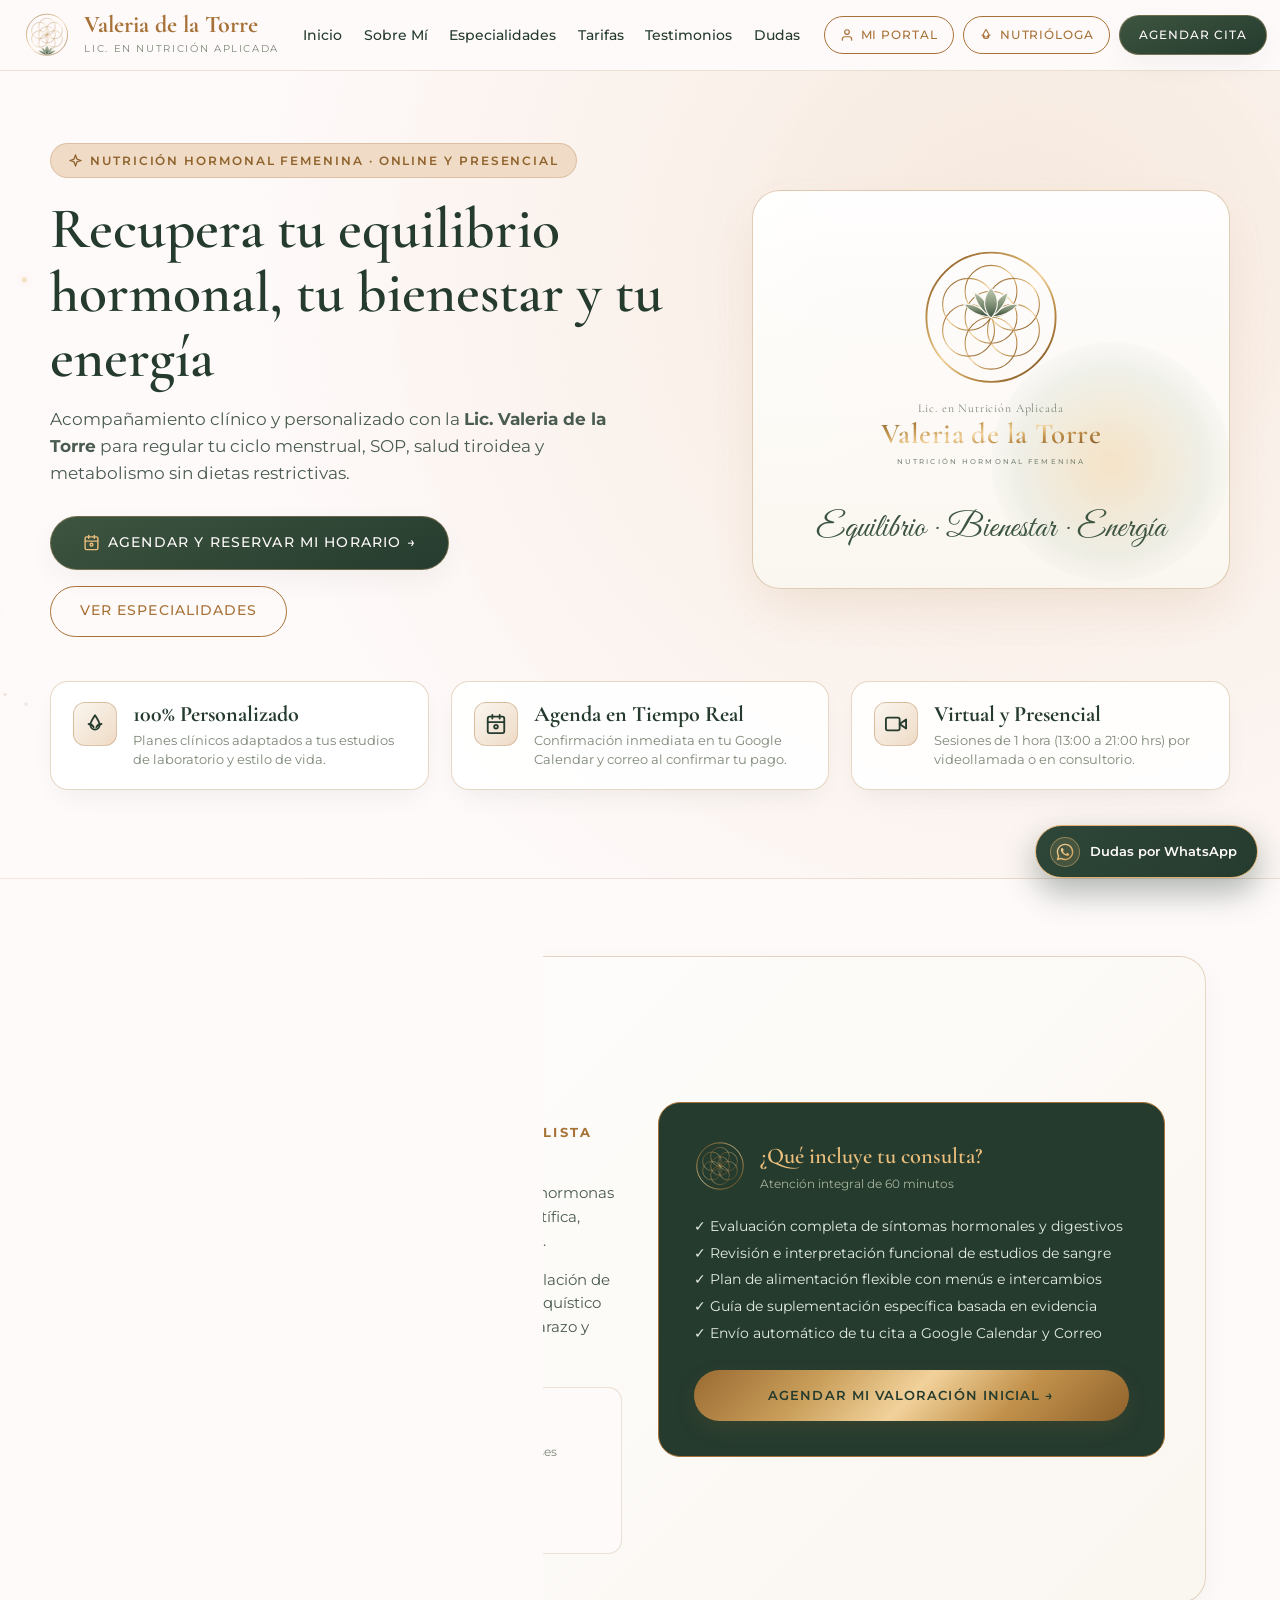
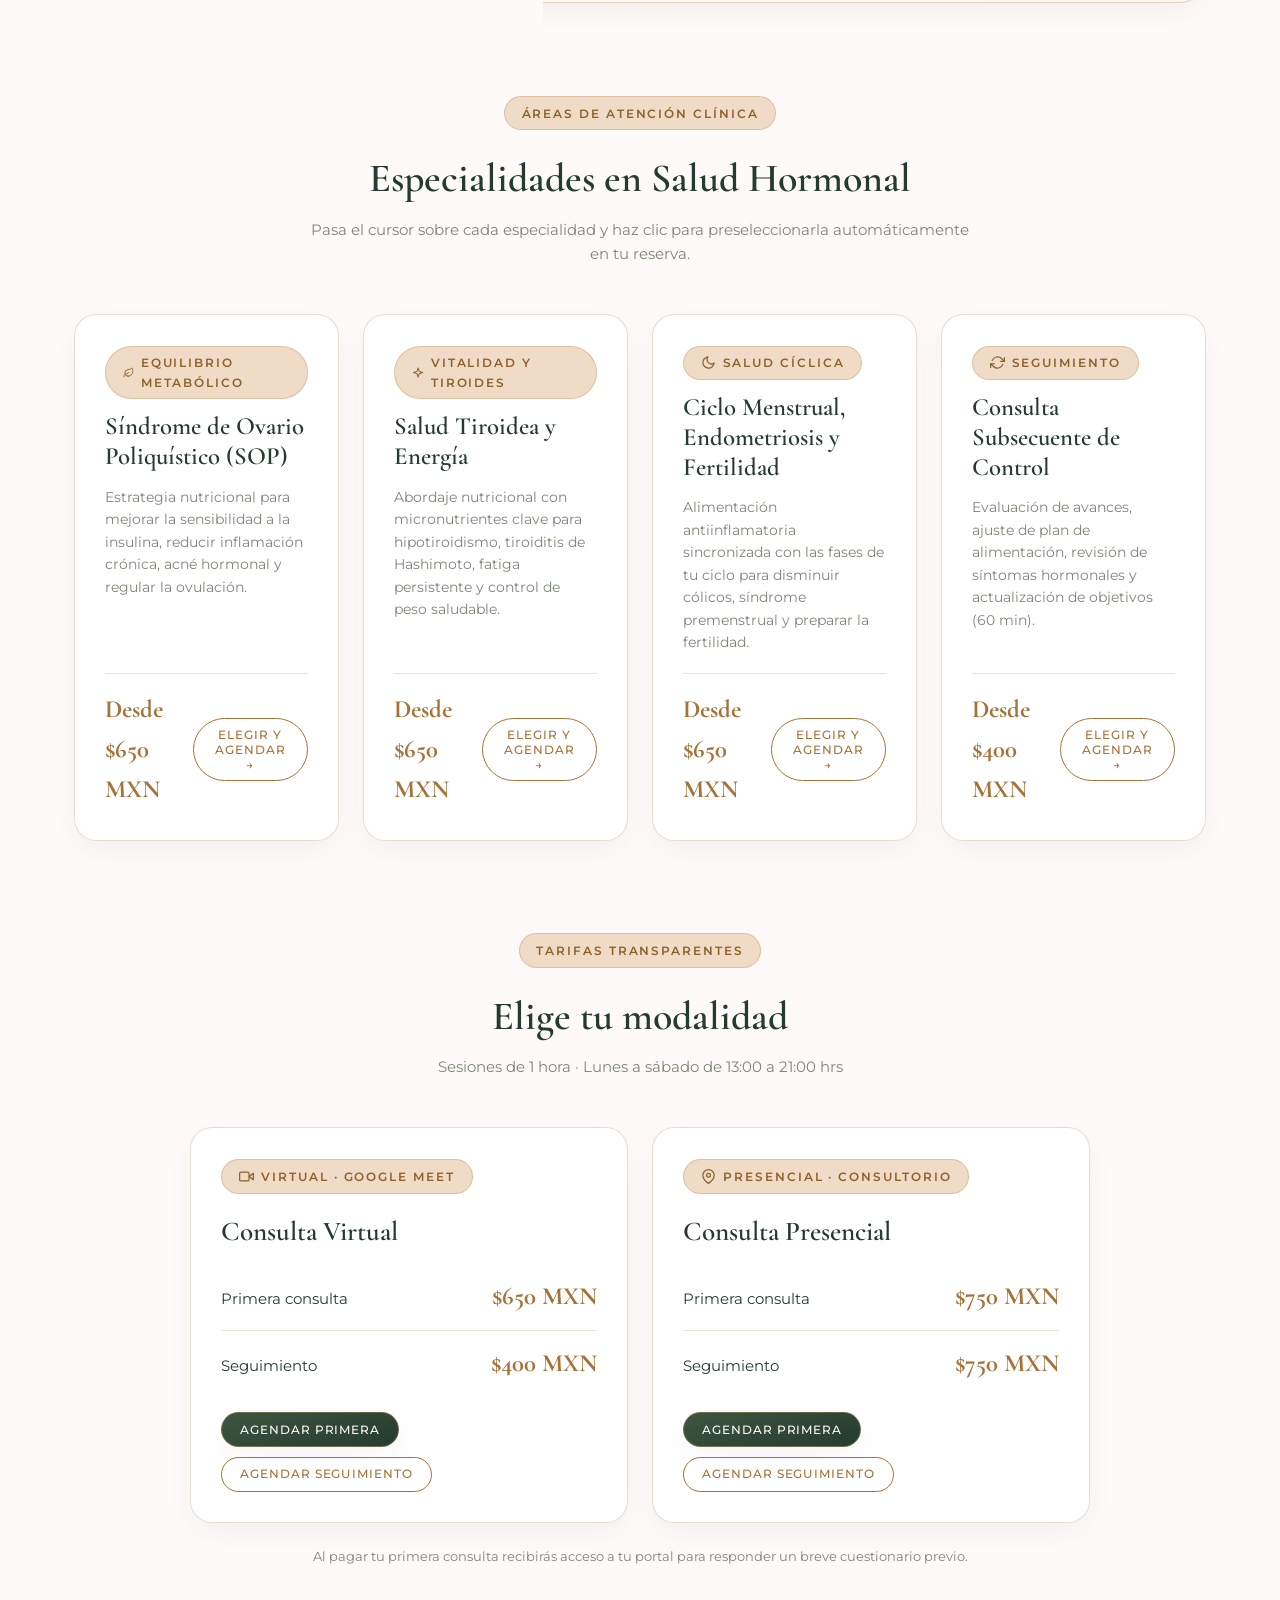
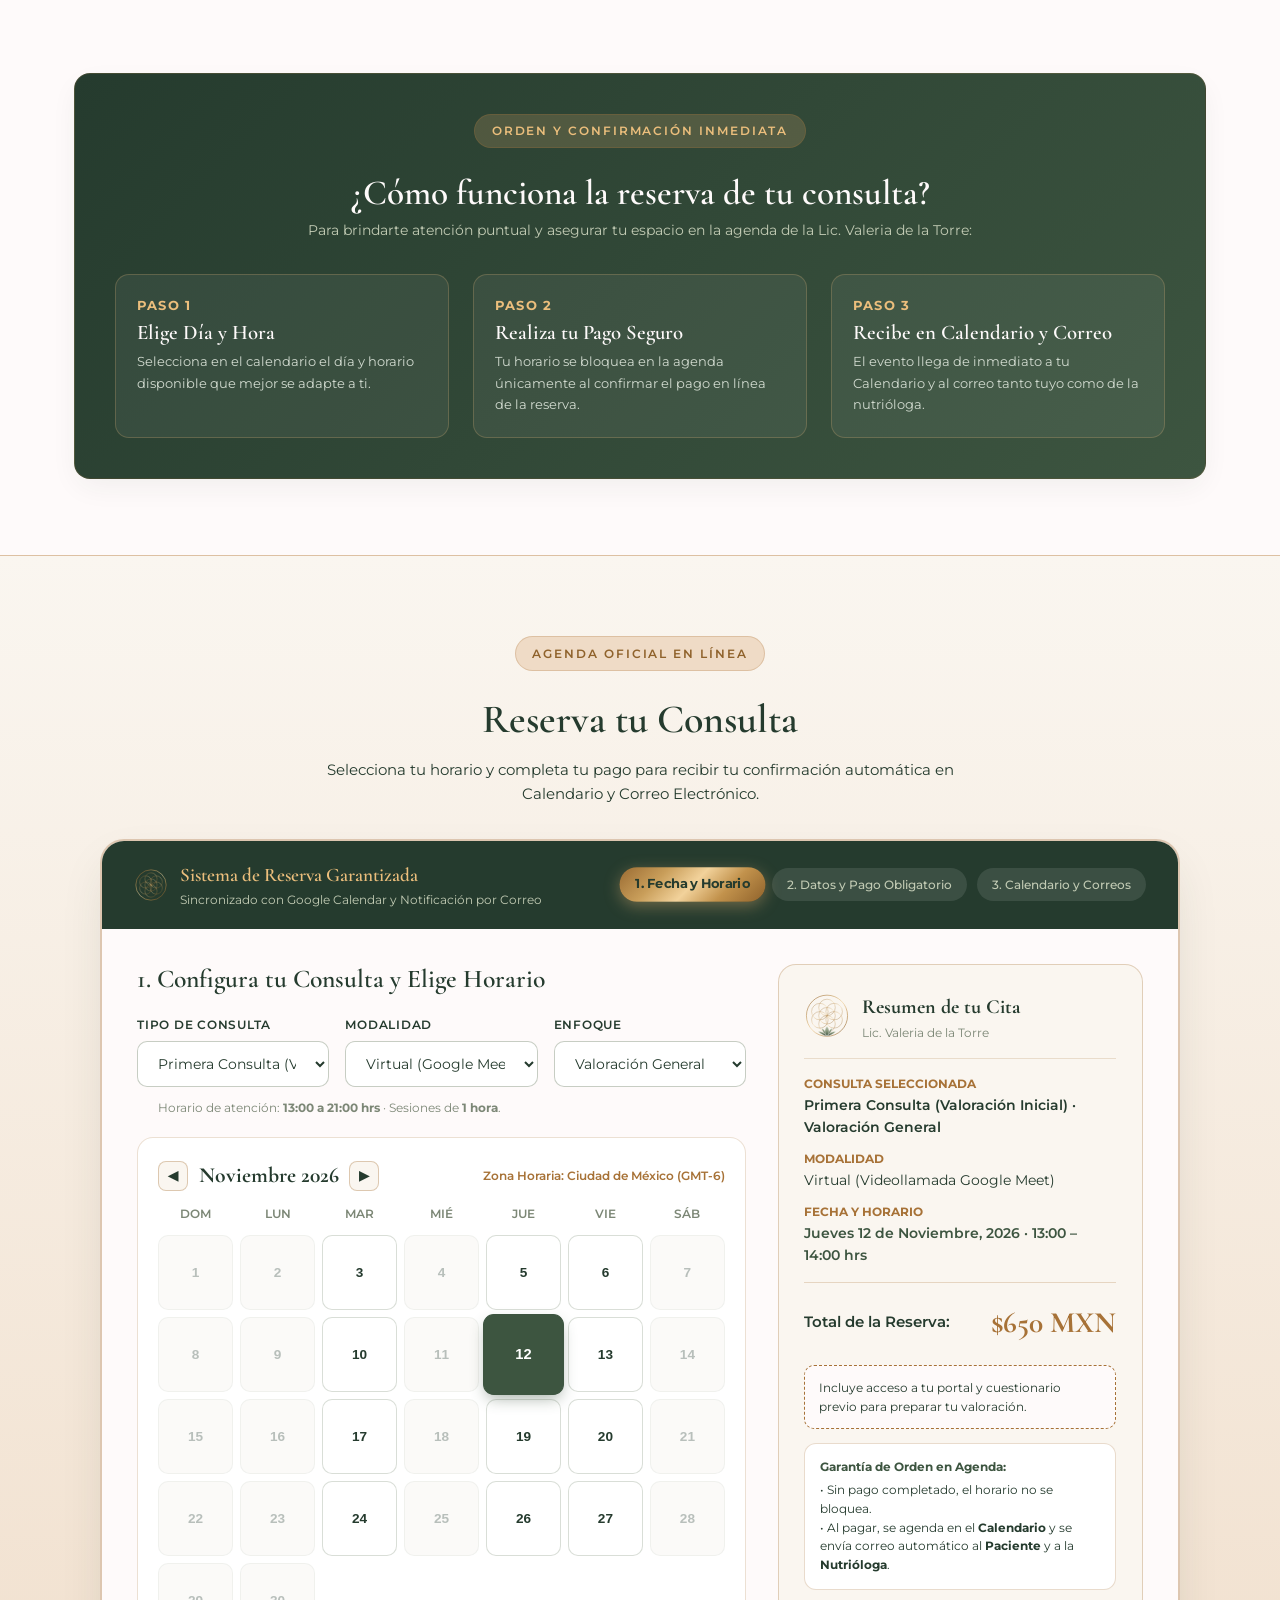
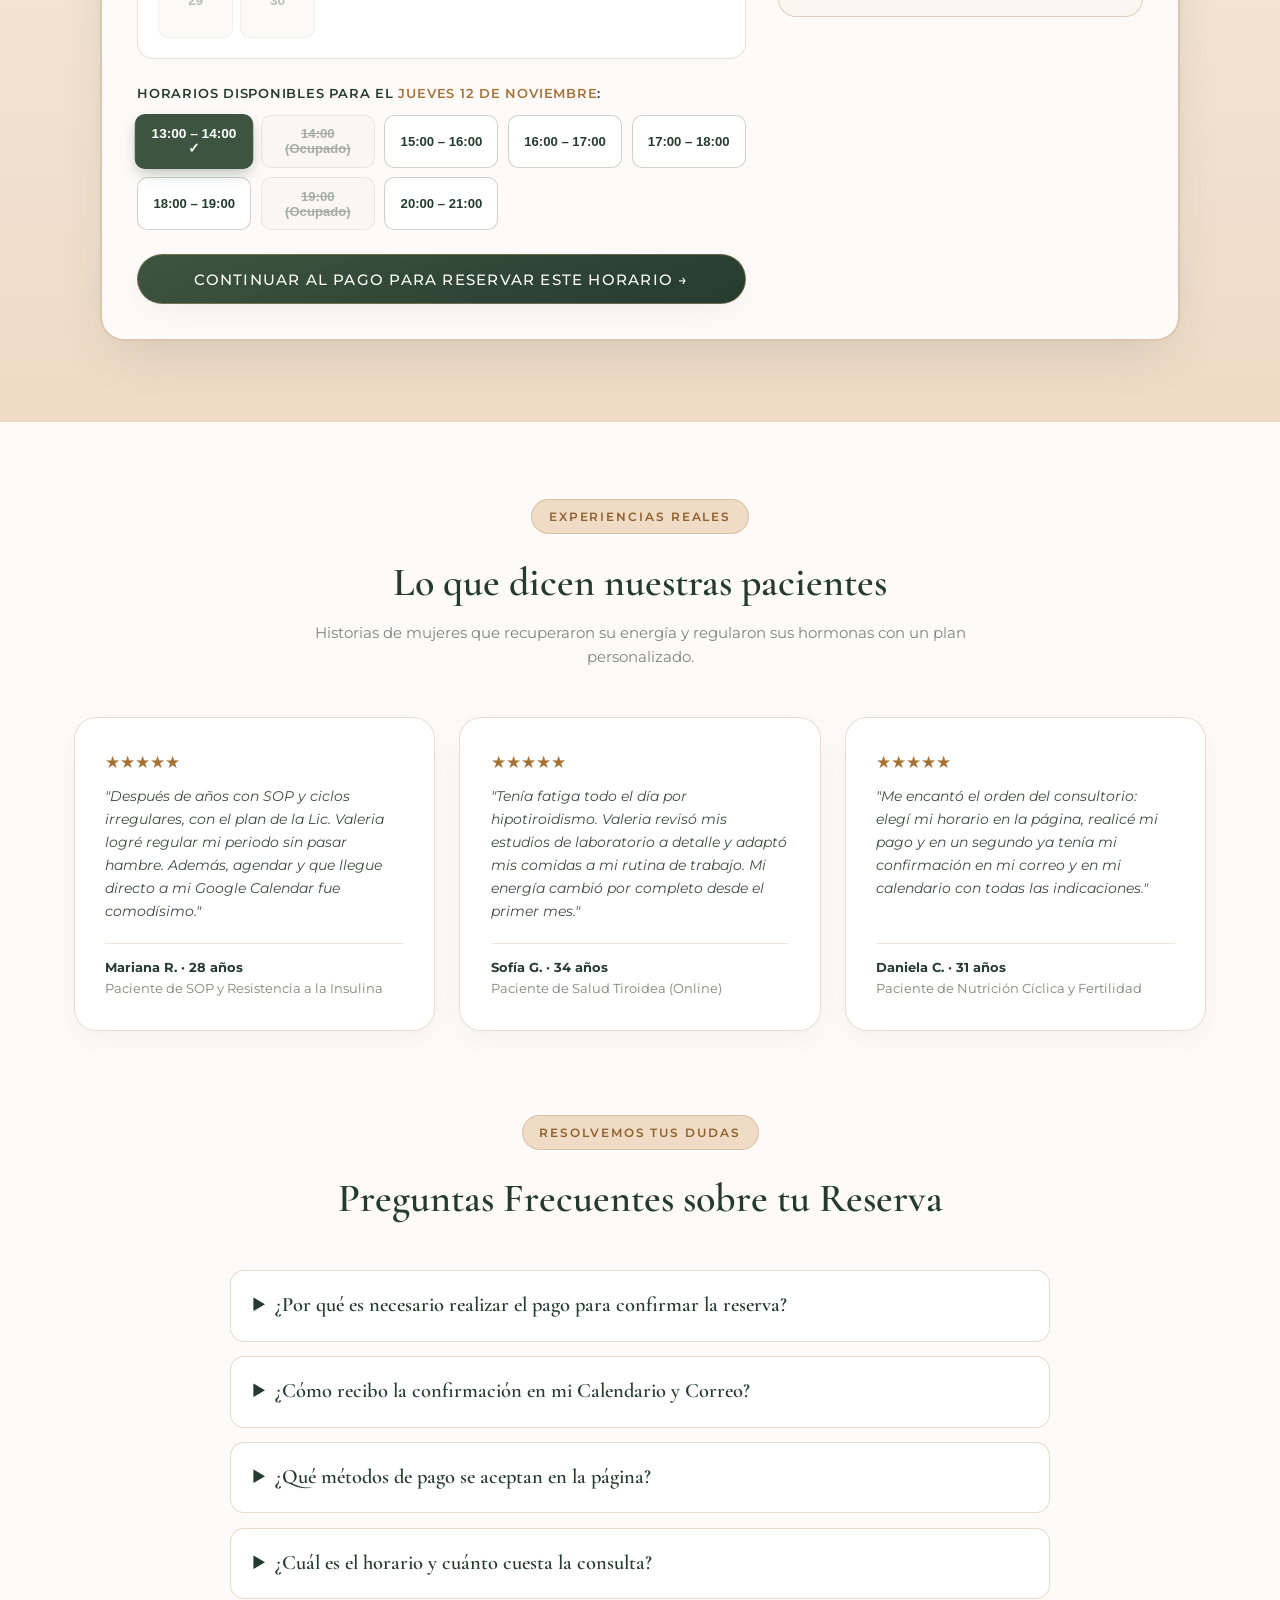
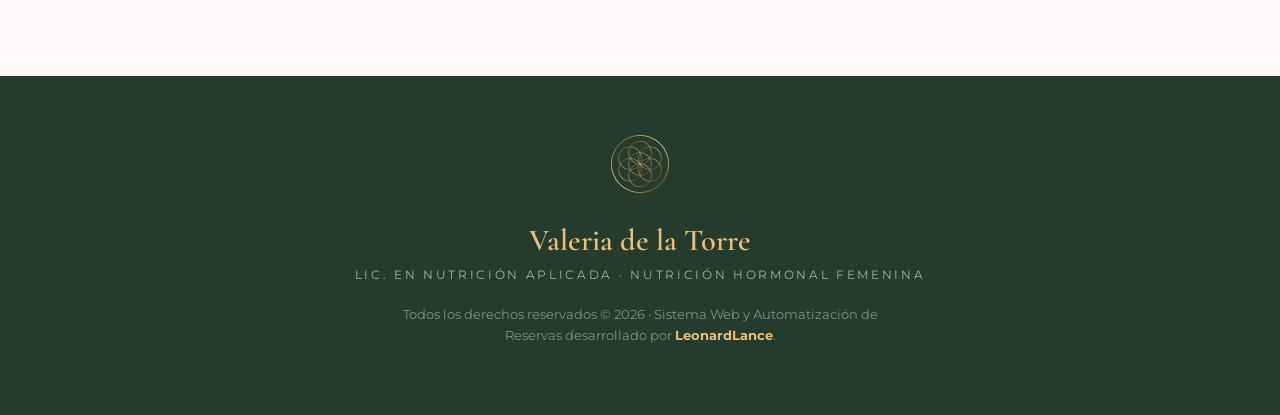
==== commit cb2324aa: "fix: adaptar citas agendadas a tarjetas moviles y alinear control de dias y horarios en celular" ====
--- a/index.html
+++ b/index.html
@@ -6,7 +6,7 @@
   <meta name="viewport" content="width=device-width, initial-scale=1.0" />
   <title>Lic. Valeria de la Torre | Nutrición Hormonal Femenina · Reservas en Línea</title>
   <link rel="icon" type="image/svg+xml" href="assets/logo/isotipo-simbolo-dorado.svg" />
-  <link rel="stylesheet" href="css/theme.css?v=20261108-8" />
+  <link rel="stylesheet" href="css/theme.css?v=20261108-9" />
   <style>
     * {
       box-sizing: border-box;
--- a/css/theme.css
+++ b/css/theme.css
@@ -494,10 +494,142 @@
   .panel-card {
     padding: 1.1rem 0.9rem !important;
     border-radius: 16px !important;
+    min-width: 0 !important;
+    max-width: 100% !important;
+    overflow: hidden;
+  }
+
+  .panel-header {
+    flex-direction: column !important;
+    align-items: flex-start !important;
+    gap: 0.65rem !important;
+  }
+
+  .panel-header > div:last-child {
+    width: 100%;
+    display: flex;
+    flex-wrap: wrap;
+    gap: 0.45rem;
   }
 
   .panel-title {
     font-size: 1.3rem !important;
+  }
+
+  /* Transformar Tabla de Citas Agendadas en Tarjetas Móviles Limpias */
+  #tab-agenda .table-wrap {
+    overflow-x: visible !important;
+  }
+
+  #tab-agenda table.res-table,
+  #tab-agenda table.res-table tbody {
+    display: block !important;
+    width: 100% !important;
+  }
+
+  #tab-agenda table.res-table thead {
+    display: none !important;
+  }
+
+  #tab-agenda table.res-table tr.res-row-card {
+    display: block !important;
+    background: #FAF6F0 !important;
+    border: 1.5px solid rgba(167, 114, 55, 0.28) !important;
+    border-radius: 14px !important;
+    padding: 0.85rem 0.95rem !important;
+    margin-bottom: 0.85rem !important;
+    box-shadow: 0 6px 16px -8px rgba(37, 59, 46, 0.08);
+  }
+
+  #tab-agenda table.res-table tr.res-row-card td {
+    display: flex !important;
+    justify-content: space-between !important;
+    align-items: flex-start !important;
+    gap: 0.65rem !important;
+    padding: 0.45rem 0 !important;
+    border-bottom: 1px dashed rgba(167, 114, 55, 0.2) !important;
+    text-align: right !important;
+  }
+
+  #tab-agenda table.res-table tr.res-row-card td:last-child {
+    border-bottom: none !important;
+    padding-bottom: 0.1rem !important;
+  }
+
+  #tab-agenda table.res-table tr.res-row-card td::before {
+    content: attr(data-label);
+    font-size: 0.68rem;
+    font-weight: 700;
+    text-transform: uppercase;
+    letter-spacing: 0.06em;
+    color: var(--color-sage-dark);
+    text-align: left;
+    flex-shrink: 0;
+    padding-top: 0.12rem;
+  }
+
+  #tab-agenda table.res-table tr.res-row-card td > div,
+  #tab-agenda table.res-table tr.res-row-card td > span {
+    text-align: right;
+  }
+
+  /* Control de Días y Horarios en Celular */
+  .admin-cal-toolbar {
+    flex-direction: column !important;
+    align-items: stretch !important;
+    gap: 0.5rem !important;
+  }
+
+  .admin-cal-month-nav {
+    width: 100% !important;
+    justify-content: space-between !important;
+    padding: 0.35rem 0.6rem !important;
+  }
+
+  .admin-cal-presets {
+    display: grid !important;
+    grid-template-columns: repeat(3, 1fr) !important;
+    gap: 0.35rem !important;
+    width: 100% !important;
+  }
+
+  .admin-cal-presets .btn-mini {
+    width: 100% !important;
+    text-align: center !important;
+    padding: 0.42rem 0.25rem !important;
+    font-size: 0.72rem !important;
+  }
+
+  .day-selector {
+    padding: 0.55rem !important;
+    gap: 0.28rem !important;
+  }
+
+  .day-btn {
+    height: 38px !important;
+    font-size: 0.78rem !important;
+    border-radius: 8px !important;
+  }
+
+  #admin-day-enable-bar {
+    flex-direction: column !important;
+    align-items: stretch !important;
+    gap: 0.55rem !important;
+  }
+
+  #admin-day-enable-bar label {
+    width: 100% !important;
+    justify-content: center !important;
+  }
+
+  .slot-toggle-grid {
+    grid-template-columns: repeat(2, 1fr) !important;
+    gap: 0.45rem !important;
+  }
+
+  .slot-toggle {
+    padding: 0.55rem 0.6rem !important;
+    font-size: 0.75rem !important;
   }
 
   .clients-grid,
@@ -549,12 +681,3 @@
     width: 100%;
   }
 }
-
-@media (max-width: 420px) {
-  .kpi-grid {
-    grid-template-columns: 1fr !important;
-  }
-  .slot-toggle-grid {
-    grid-template-columns: 1fr !important;
-  }
-}
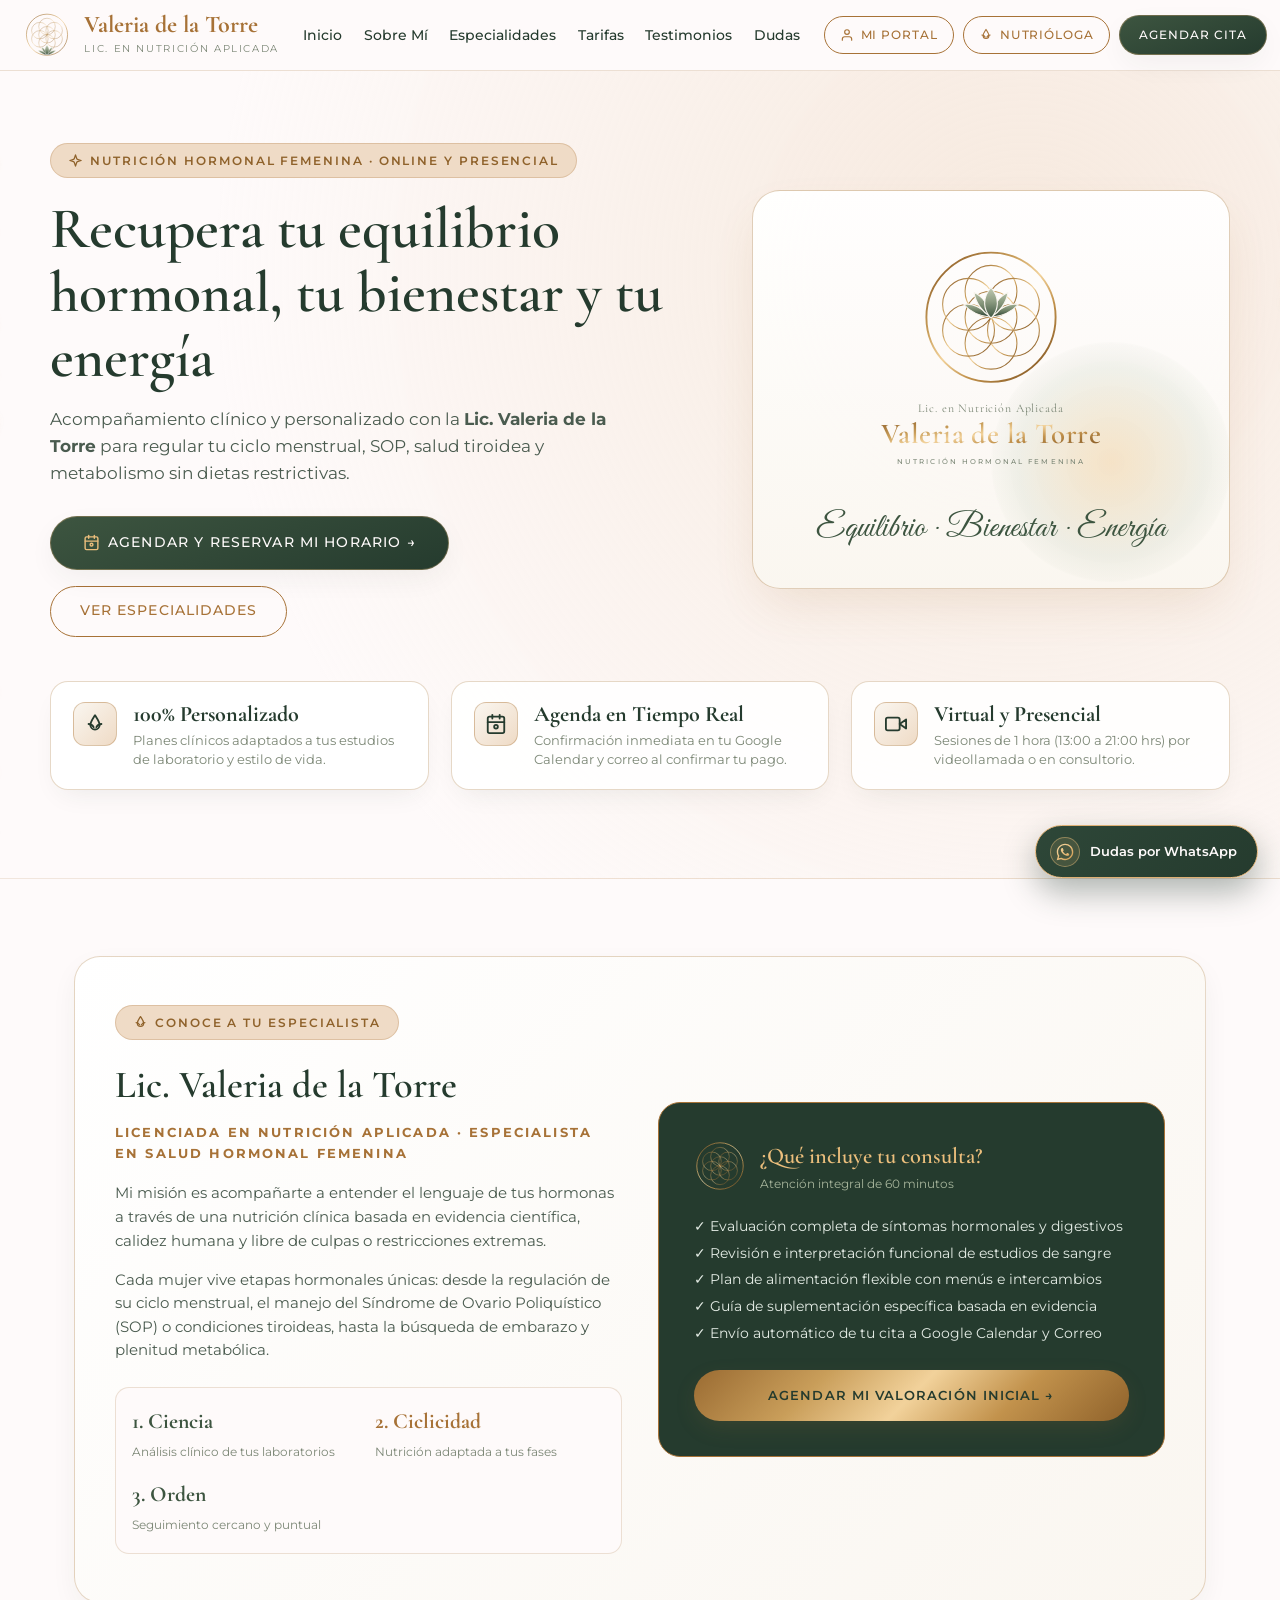
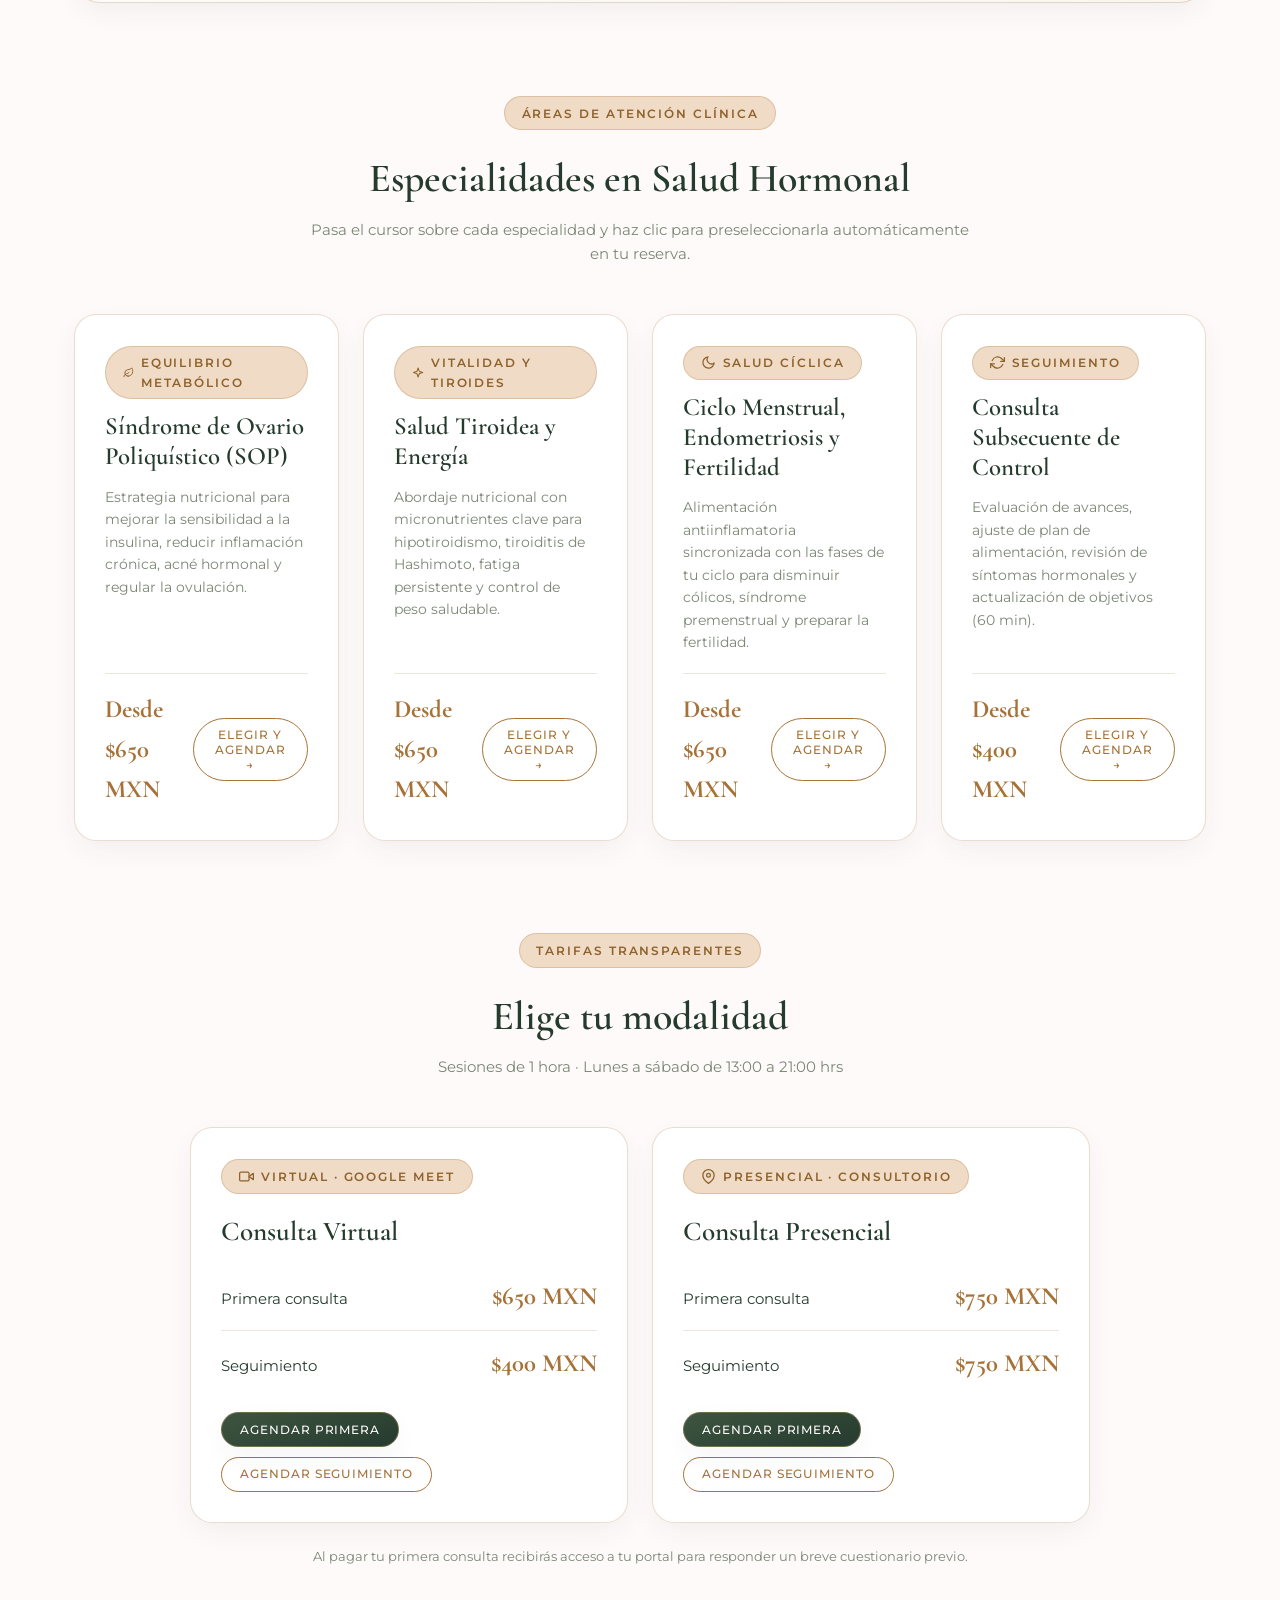
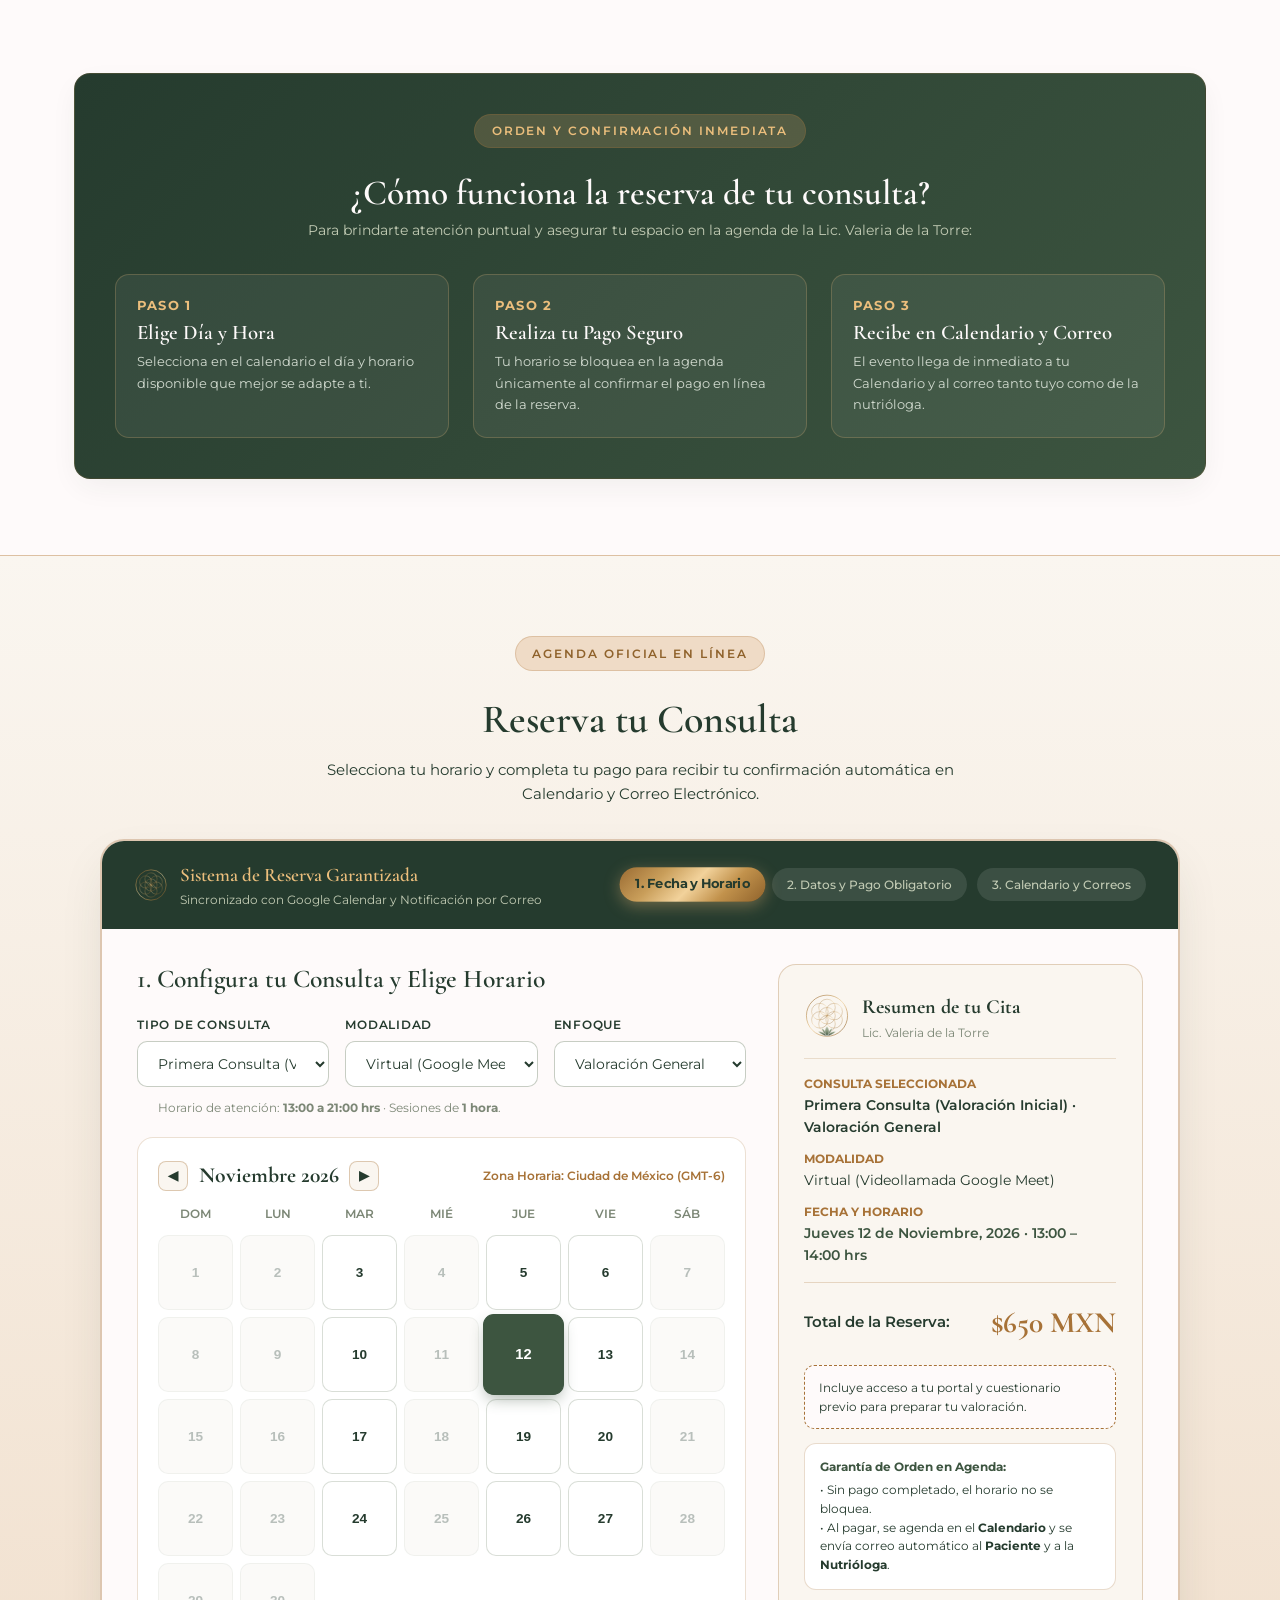
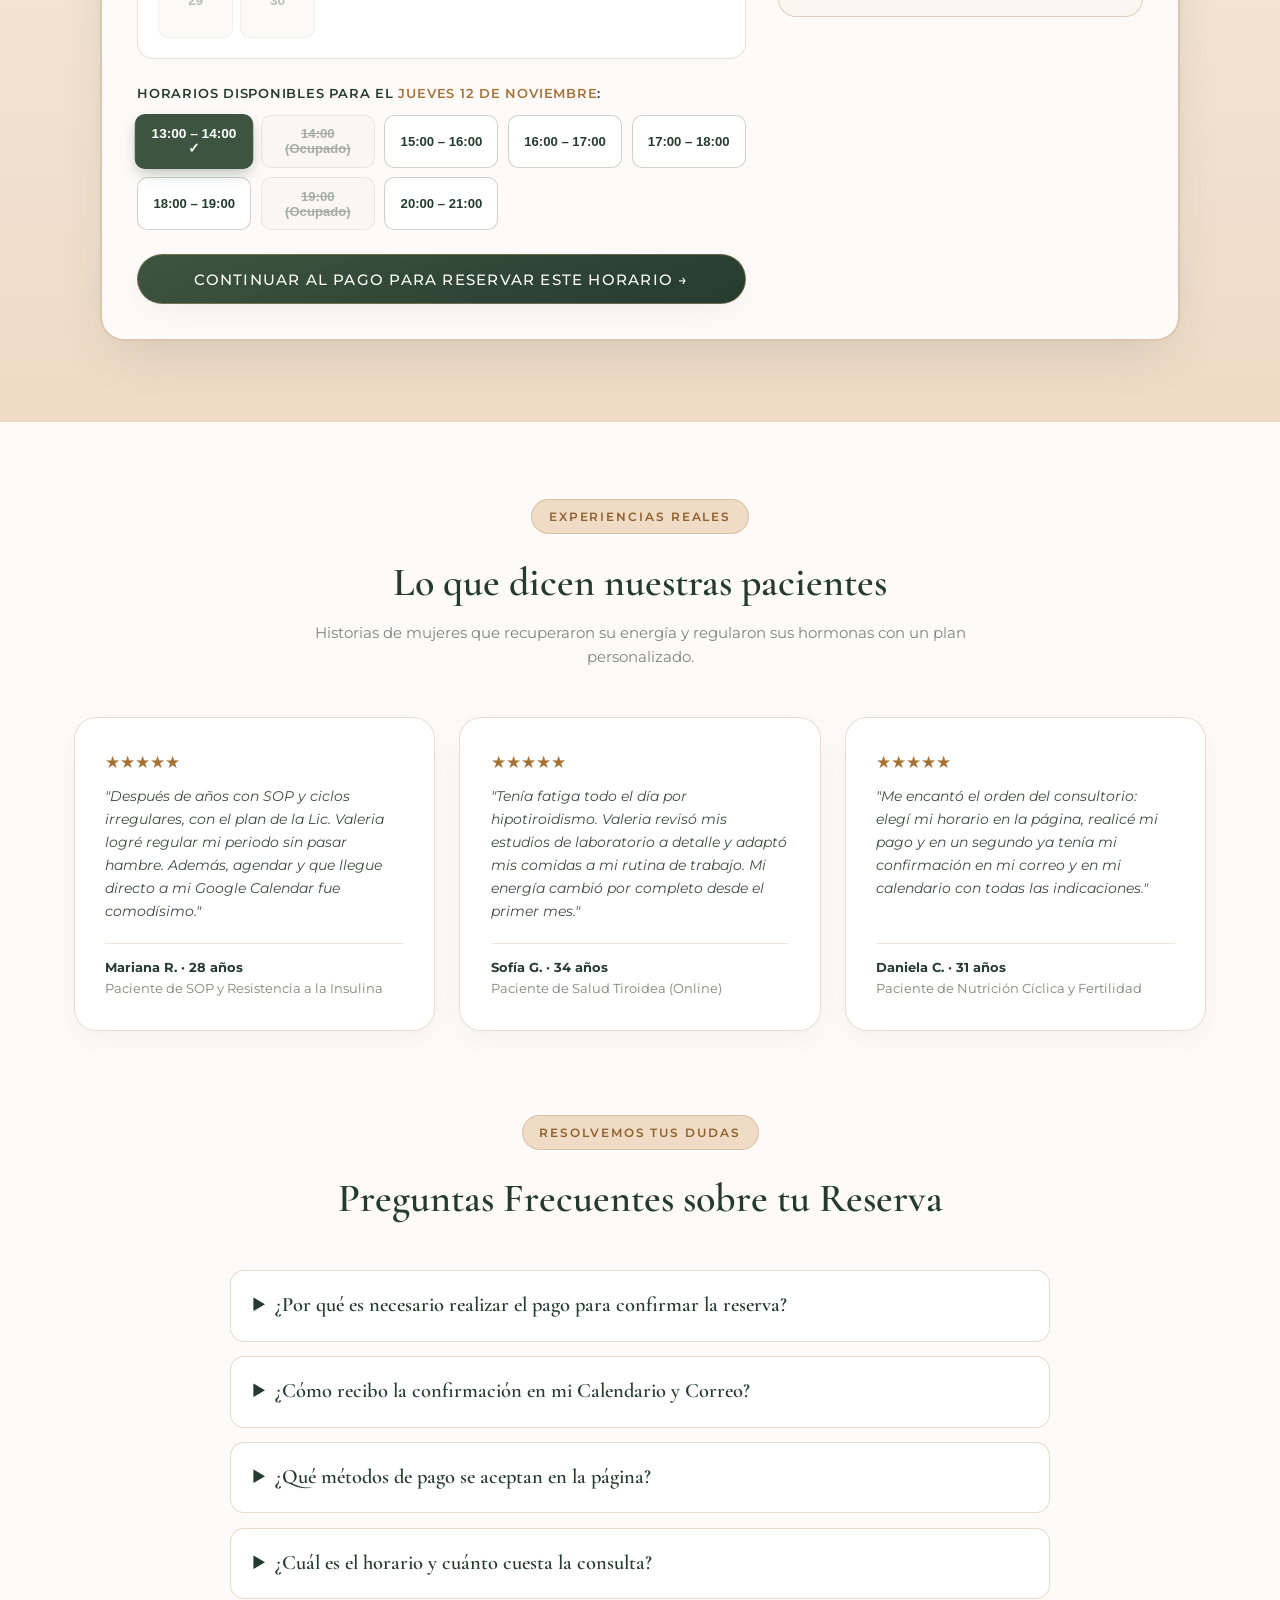
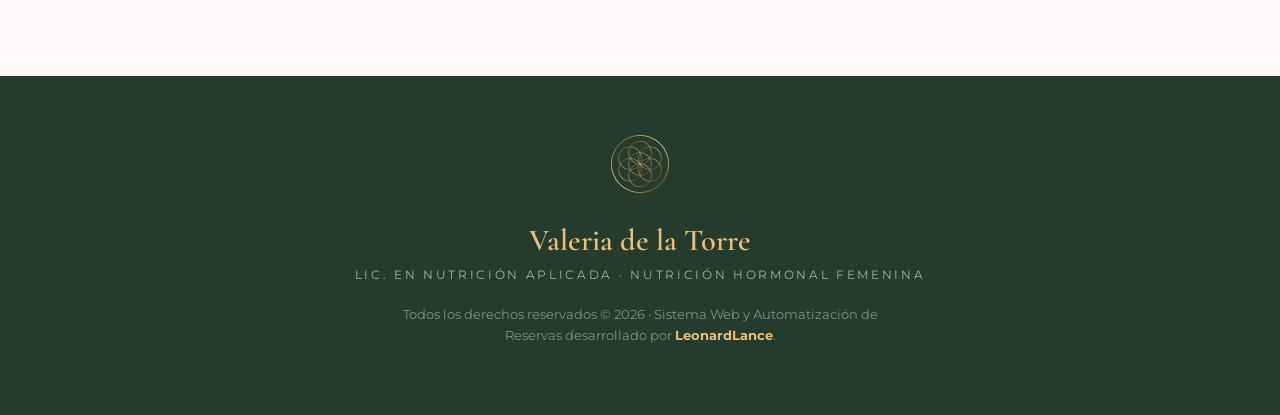
==== commit 4b72410a: "feat: integrar cuestionario clinico P6-P75 con campos condicionales dinamicos" ====
--- a/index.html
+++ b/index.html
@@ -6,7 +6,7 @@
   <meta name="viewport" content="width=device-width, initial-scale=1.0" />
   <title>Lic. Valeria de la Torre | Nutrición Hormonal Femenina · Reservas en Línea</title>
   <link rel="icon" type="image/svg+xml" href="assets/logo/isotipo-simbolo-dorado.svg" />
-  <link rel="stylesheet" href="css/theme.css?v=20261108-9" />
+  <link rel="stylesheet" href="css/theme.css?v=20261115-1" />
   <style>
     * {
       box-sizing: border-box;
@@ -1665,8 +1665,8 @@
     </p>
   </footer>
 
-  <script src="js/store.js?v=20261108-8"></script>
-  <script src="js/app.js?v=20261108-8"></script>
+  <script src="js/store.js?v=20261115-1"></script>
+  <script src="js/app.js?v=20261115-1"></script>
 </body>
 
 </html>
